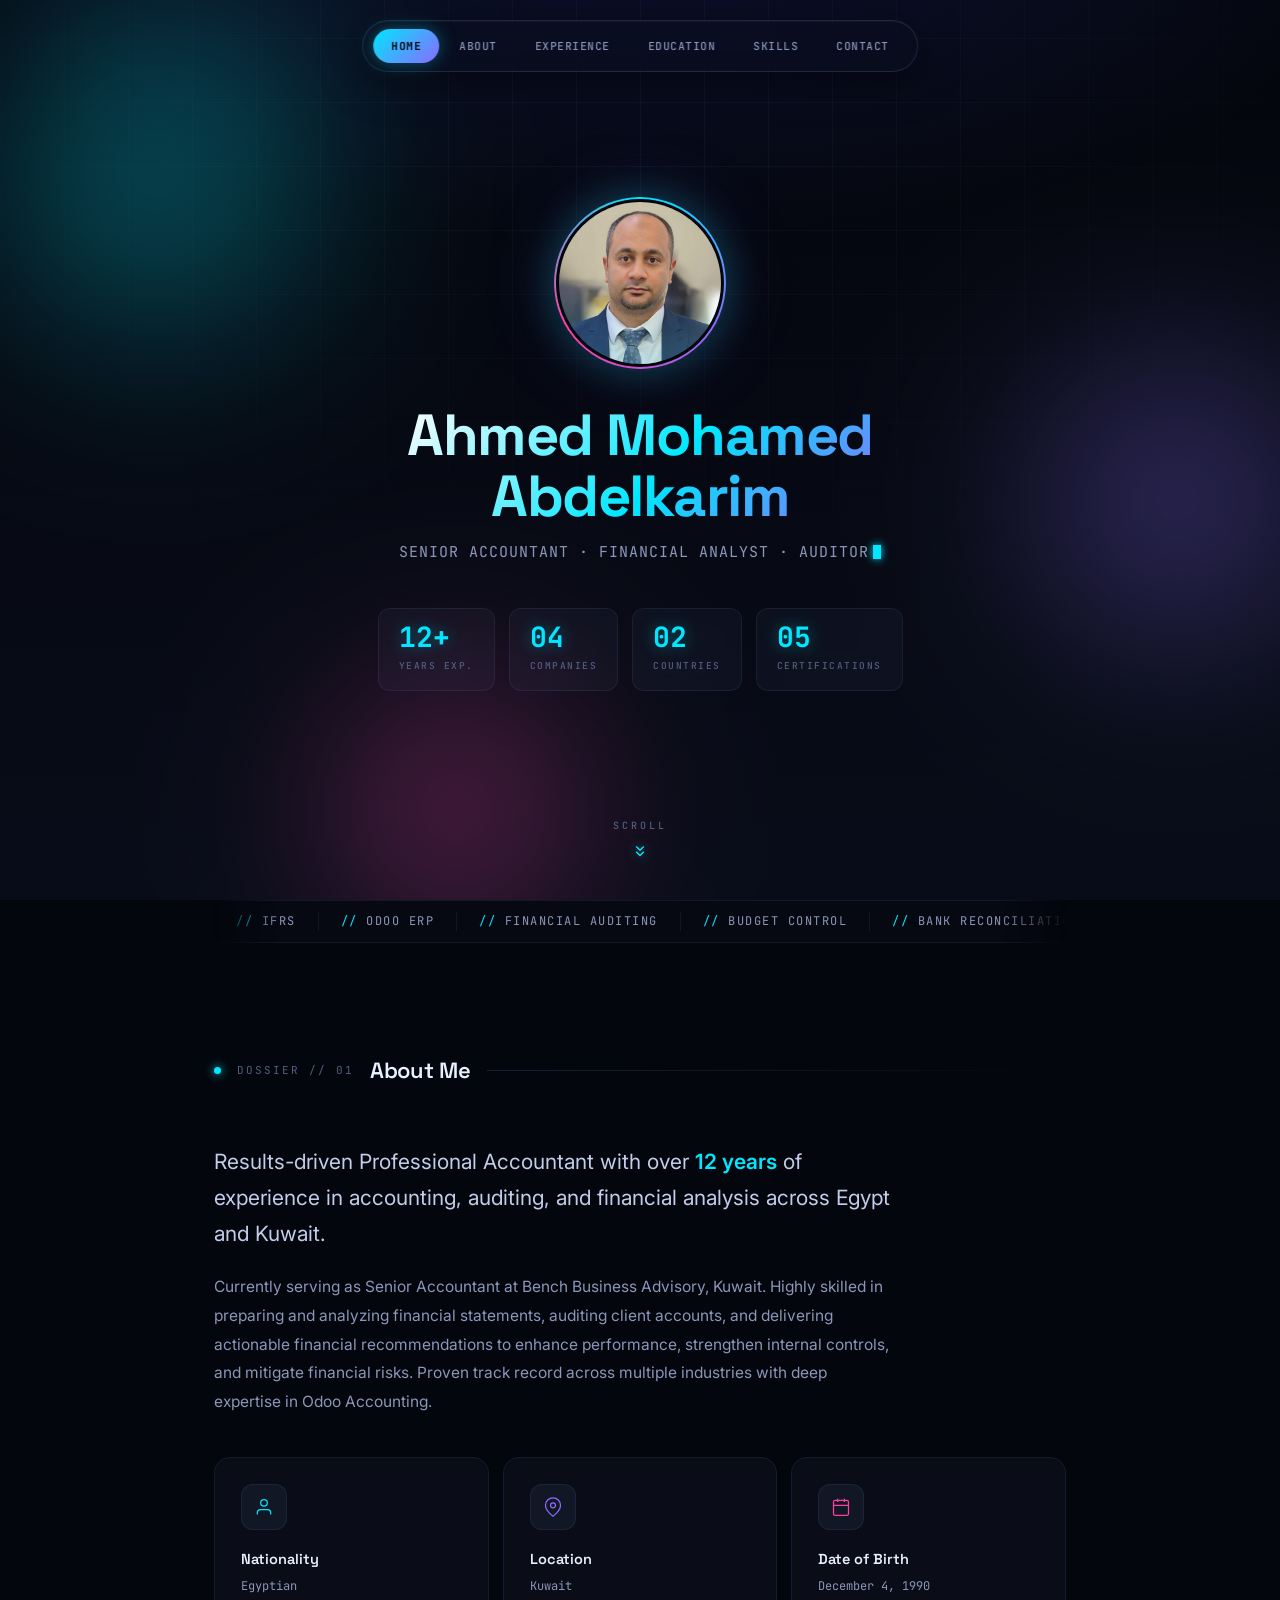
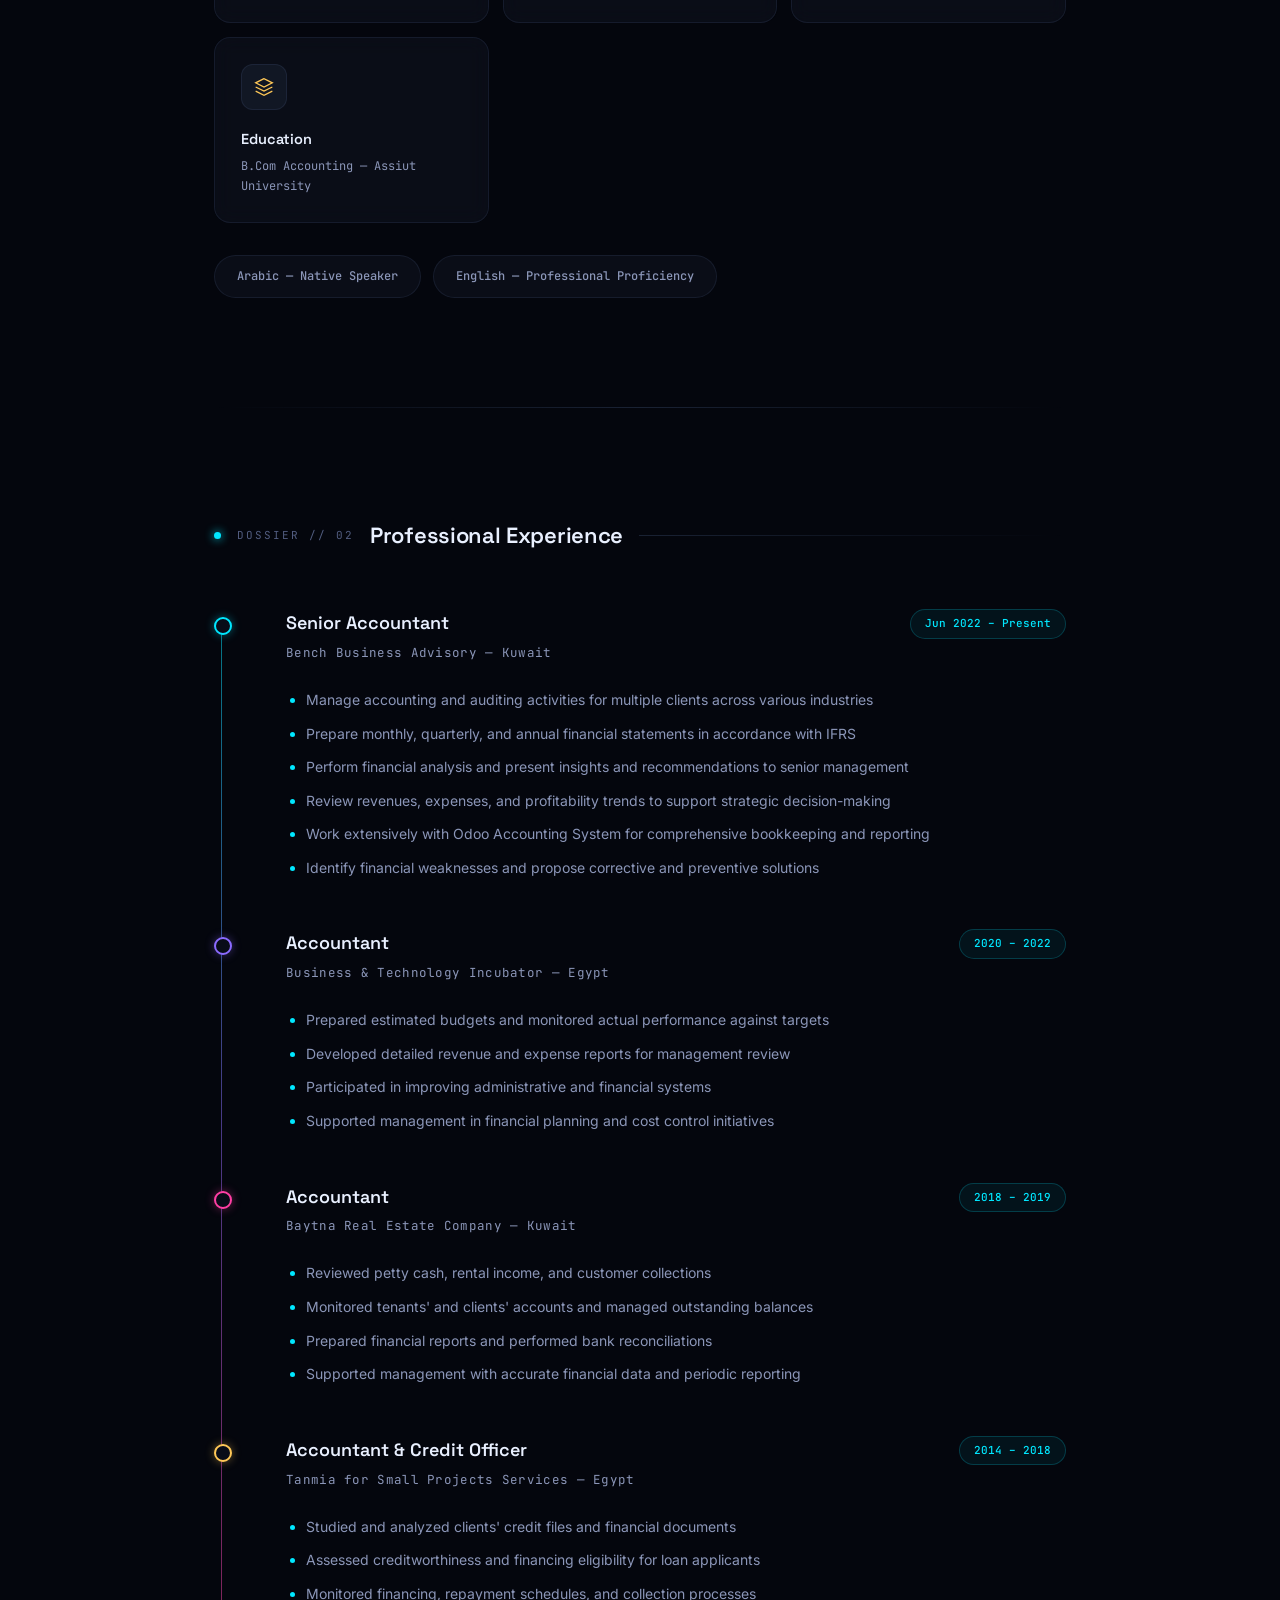
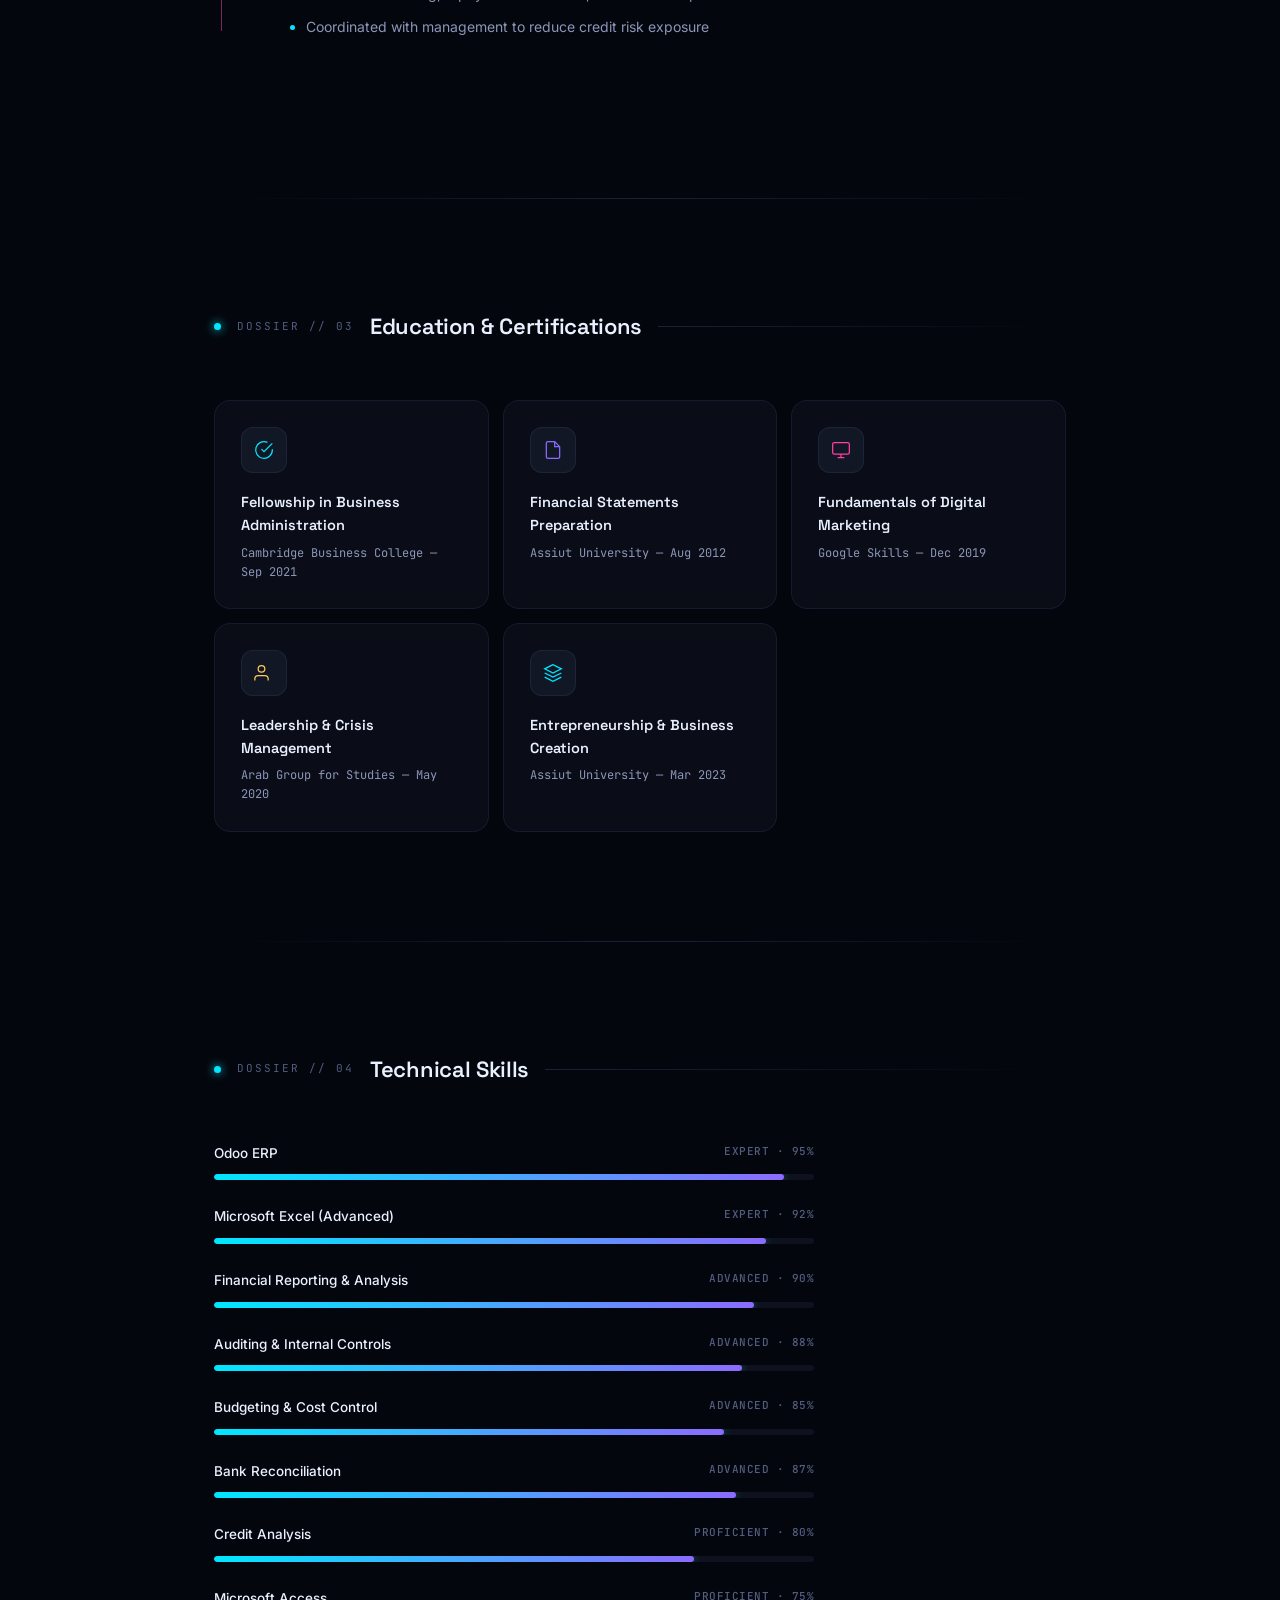
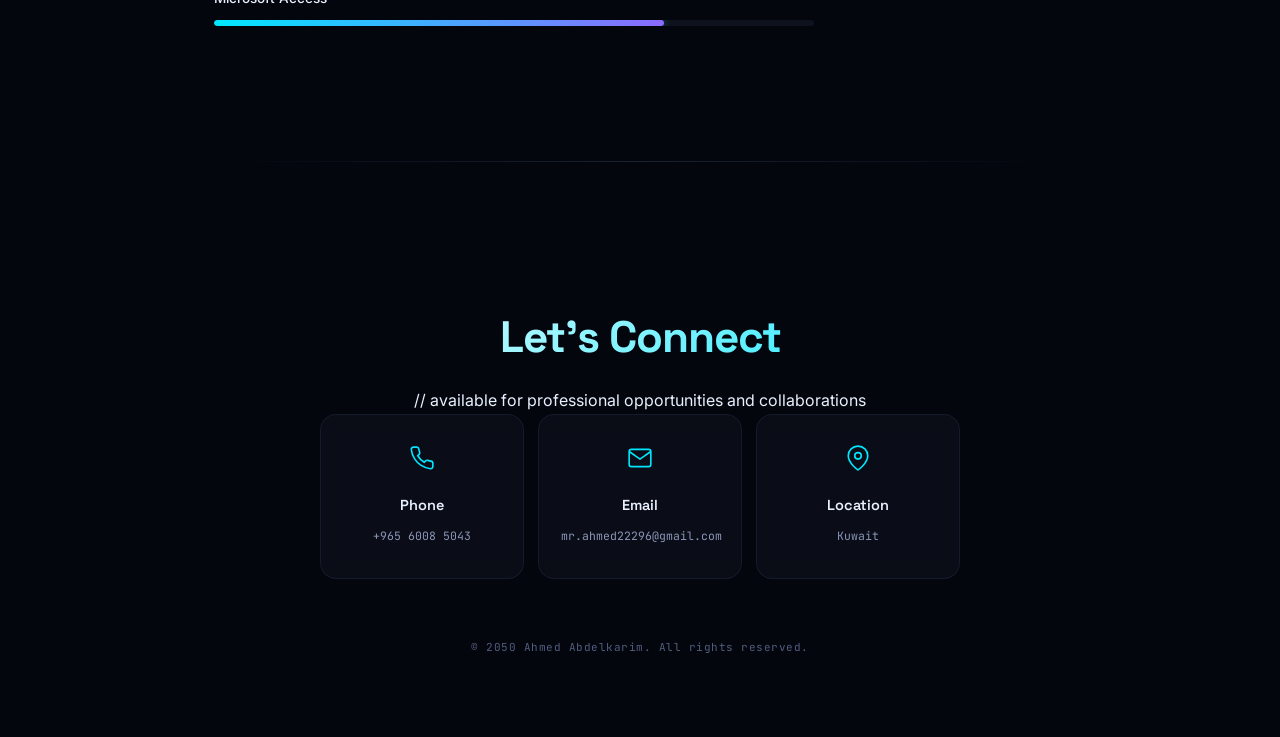
==== index.html @ 22a16c5e "Update index.html" ====
<!DOCTYPE html>
<html lang="en">
<head>
<meta charset="UTF-8">
<meta name="viewport" content="width=device-width, initial-scale=1.0">
<title>Ahmed Abdelkarim — Senior Accountant</title>
<link rel="preconnect" href="https://fonts.googleapis.com">
<link rel="preconnect" href="https://fonts.gstatic.com" crossorigin>
<link href="https://fonts.googleapis.com/css2?family=Space+Grotesk:wght@500;600;700&family=Inter:wght@300;400;500;600;700&family=JetBrains+Mono:wght@400;500;600;700&display=swap" rel="stylesheet">
<style>
  :root{
    --void:#04060d;
    --void2:#080c18;
    --panel:rgba(150,180,255,0.045);
    --panel-hover:rgba(150,180,255,0.08);
    --border:rgba(140,180,255,0.16);
    --border-soft:rgba(140,180,255,0.09);
    --cyan:#00e7ff;
    --violet:#8b6bff;
    --magenta:#ff3fa4;
    --gold:#ffc857;
    --text:#e9f0ff;
    --text-dim:#8b96b8;
    --text-dimmer:#525d80;
    --font-display:'Space Grotesk', sans-serif;
    --font-body:'Inter', -apple-system, BlinkMacSystemFont, sans-serif;
    --font-mono:'JetBrains Mono', monospace;
  }
  *{margin:0;padding:0;box-sizing:border-box;}
  html{scroll-behavior:smooth;}
  body{
    font-family:var(--font-body);
    background:var(--void);
    color:var(--text);
    line-height:1.6;
    -webkit-font-smoothing:antialiased;
    overflow-x:hidden;
  }
  ::selection{background:var(--violet);color:#fff;}

  /* ===== Reduced motion ===== */
  @media (prefers-reduced-motion: reduce){
    *, *::before, *::after{
      animation-duration:0.01ms !important;
      animation-iteration-count:1 !important;
      transition-duration:0.01ms !important;
      scroll-behavior:auto !important;
    }
  }

  /* ===== Animated backdrop ===== */
  .bg-fixed{position:fixed;inset:0;z-index:0;pointer-events:none;overflow:hidden;background:
      radial-gradient(ellipse 100% 60% at 50% -10%, #0d1230 0%, transparent 60%),
      linear-gradient(180deg,var(--void) 0%, var(--void2) 100%);}
  .bg-grid{position:absolute;inset:-10% -10%;
    background-image:linear-gradient(rgba(140,180,255,0.06) 1px, transparent 1px),
      linear-gradient(90deg, rgba(140,180,255,0.06) 1px, transparent 1px);
    background-size:64px 64px;
    mask-image:radial-gradient(ellipse 70% 60% at 50% 20%, #000 0%, transparent 75%);
    -webkit-mask-image:radial-gradient(ellipse 70% 60% at 50% 20%, #000 0%, transparent 75%);
    animation:grid-drift 60s linear infinite;}
  @keyframes grid-drift{from{background-position:0 0,0 0;}to{background-position:64px 128px,64px 128px;}}
  .blob{position:absolute;border-radius:50%;filter:blur(70px);opacity:0.35;mix-blend-mode:screen;}
  .blob-1{width:520px;height:520px;top:-10%;left:-8%;background:radial-gradient(circle,var(--cyan),transparent 70%);animation:drift1 22s ease-in-out infinite;}
  .blob-2{width:460px;height:460px;top:30%;right:-10%;background:radial-gradient(circle,var(--violet),transparent 70%);animation:drift2 26s ease-in-out infinite;}
  .blob-3{width:400px;height:400px;bottom:-12%;left:20%;background:radial-gradient(circle,var(--magenta),transparent 70%);animation:drift3 30s ease-in-out infinite;}
  @keyframes drift1{0%,100%{transform:translate(0,0) scale(1);}50%{transform:translate(80px,60px) scale(1.2);}}
  @keyframes drift2{0%,100%{transform:translate(0,0) scale(1);}50%{transform:translate(-70px,50px) scale(1.15);}}
  @keyframes drift3{0%,100%{transform:translate(0,0) scale(1);}50%{transform:translate(50px,-70px) scale(1.25);}}

  /* ===== Nav ===== */
  .cv-nav{
    position:fixed;top:20px;left:50%;transform:translateX(-50%);z-index:1000;
    background:rgba(10,14,28,0.6);backdrop-filter:blur(20px) saturate(1.4);
    border:1px solid var(--border);border-radius:50px;
    padding:8px 10px;display:flex;gap:2px;
    box-shadow:0 8px 40px rgba(0,0,0,0.5), inset 0 1px 0 rgba(255,255,255,0.04);
    transition:all 0.3s ease;
  }
  .cv-nav.scrolled{top:12px;padding:6px 8px;}
  .cv-nav button{
    padding:10px 18px;border-radius:40px;border:none;background:transparent;
    font-family:var(--font-mono);font-size:11px;font-weight:500;letter-spacing:0.5px;
    color:var(--text-dim);cursor:pointer;text-transform:uppercase;
    transition:all 0.25s ease;white-space:nowrap;
  }
  .cv-nav button:hover{color:var(--cyan);}
  .cv-nav button.active{background:linear-gradient(135deg,var(--cyan),var(--violet));color:#05070f;font-weight:700;box-shadow:0 0 18px rgba(0,231,255,0.35);}

  /* ===== Ticker ===== */
  .ticker{position:relative;z-index:1;width:100%;overflow:hidden;border-top:1px solid var(--border-soft);border-bottom:1px solid var(--border-soft);
    background:rgba(10,14,28,0.4);padding:11px 0;
    mask-image:linear-gradient(90deg, transparent, #000 8%, #000 92%, transparent);
    -webkit-mask-image:linear-gradient(90deg, transparent, #000 8%, #000 92%, transparent);}
  .ticker-track{display:flex;width:max-content;animation:ticker-scroll 34s linear infinite;}
  @keyframes ticker-scroll{from{transform:translateX(0);}to{transform:translateX(-50%);}}
  .ticker-item{font-family:var(--font-mono);font-size:12px;letter-spacing:1.5px;color:var(--text-dim);
    text-transform:uppercase;padding:0 22px;white-space:nowrap;border-right:1px solid var(--border-soft);}
  .ticker-item span{color:var(--cyan);}

  /* ===== Content Wrapper ===== */
  .cv-content{position:relative;z-index:1;max-width:900px;margin:0 auto;padding:0 24px;}

  /* ===== Hero ===== */
  .hero-pro{min-height:100vh;display:flex;flex-direction:column;justify-content:center;align-items:center;text-align:center;position:relative;padding:120px 24px 80px;}
  .holo-ring{width:172px;height:172px;position:relative;margin-bottom:36px;}
  .holo-ring .ring-spin{position:absolute;inset:0;border-radius:50%;
    background:conic-gradient(from 0deg, var(--cyan), var(--violet), var(--magenta), var(--cyan));
    padding:2px;animation:spin-slow 18s linear infinite;
    box-shadow:0 0 40px rgba(0,231,255,0.25), 0 0 80px rgba(139,107,255,0.15);}
  @keyframes spin-slow{from{transform:rotate(0deg);}to{transform:rotate(360deg);}}
  .holo-ring .ring-inner{width:100%;height:100%;border-radius:50%;background:var(--void2);
    display:flex;align-items:center;justify-content:center;overflow:hidden;
    border:3px solid var(--void);position:relative;}
  .holo-ring .ring-inner img{width:100%;height:100%;object-fit:cover;filter:saturate(1.05) contrast(1.03);}
  .holo-ring .ring-inner::after{content:'';position:absolute;inset:0;border-radius:50%;
    background:linear-gradient(180deg, transparent 55%, rgba(0,231,255,0.14) 100%);pointer-events:none;}
  .orbit{position:absolute;inset:-30px;animation:orbit-spin 40s linear infinite;}
  @keyframes orbit-spin{from{transform:rotate(0deg);}to{transform:rotate(360deg);}}
  .orbit-tag{position:absolute;top:50%;left:50%;transform-origin:0 0;font-family:var(--font-mono);
    font-size:9px;letter-spacing:1px;color:var(--cyan);background:rgba(6,10,20,0.85);
    border:1px solid var(--border);padding:4px 8px;border-radius:20px;white-space:nowrap;
    animation:counter-spin 40s linear infinite;box-shadow:0 0 12px rgba(0,231,255,0.2);}
  @keyframes counter-spin{from{transform:rotate(0deg) translate(0,0) rotate(0deg);}to{transform:rotate(-360deg) translate(0,0) rotate(0deg);}}
  .ot-1{transform:rotate(30deg) translate(112px) rotate(-30deg);}
  .ot-2{transform:rotate(150deg) translate(112px) rotate(-150deg);color:var(--violet);}
  .ot-3{transform:rotate(270deg) translate(112px) rotate(-270deg);color:var(--magenta);}

  .hero-pro h1{font-family:var(--font-display);font-size:58px;font-weight:700;margin:0 0 12px;
    letter-spacing:-1.5px;line-height:1.06;
    background:linear-gradient(135deg,#ffffff 0%, var(--cyan) 55%, var(--violet) 100%);
    -webkit-background-clip:text;-webkit-text-fill-color:transparent;background-clip:text;}
  .hero-pro .tagline{font-family:var(--font-mono);font-size:15px;color:var(--text-dim);
    margin-bottom:44px;letter-spacing:1px;text-transform:uppercase;}
  .hero-pro .tagline .cursor{display:inline-block;width:8px;height:14px;background:var(--cyan);
    margin-left:4px;vertical-align:-2px;animation:blink 1.1s steps(1) infinite;box-shadow:0 0 8px var(--cyan);}
  @keyframes blink{0%,49%{opacity:1;}50%,100%{opacity:0;}}

  .hero-stats{display:flex;gap:14px;margin-bottom:52px;flex-wrap:wrap;justify-content:center;}
  .hero-stat{text-align:left;background:var(--panel);border:1px solid var(--border-soft);
    border-radius:12px;padding:14px 20px;backdrop-filter:blur(10px);min-width:104px;}
  .hero-stat .num{font-family:var(--font-mono);font-size:28px;font-weight:700;display:block;line-height:1;color:var(--cyan);text-shadow:0 0 16px rgba(0,231,255,0.4);}
  .hero-stat .label{font-family:var(--font-mono);font-size:9.5px;color:var(--text-dimmer);margin-top:8px;
    text-transform:uppercase;letter-spacing:1.5px;font-weight:500;}

  .scroll-hint{position:absolute;bottom:40px;left:50%;transform:translateX(-50%);
    display:flex;flex-direction:column;align-items:center;gap:8px;color:var(--text-dimmer);
    font-family:var(--font-mono);font-size:10px;letter-spacing:3px;font-weight:500;
    animation:bounce 2.5s infinite ease-in-out;}
  @keyframes bounce{0%,20%,50%,80%,100%{transform:translateX(-50%) translateY(0);}40%{transform:translateX(-50%) translateY(-10px);}60%{transform:translateX(-50%) translateY(-5px);}}
  .scroll-hint svg{stroke:var(--cyan);filter:drop-shadow(0 0 6px rgba(0,231,255,0.5));}

  /* ===== Section Styling ===== */
  .section-pro{padding:110px 0;position:relative;}
  .section-pro:not(:last-child)::after{content:'';position:absolute;bottom:0;left:0;right:0;height:1px;
    background:linear-gradient(90deg, transparent, var(--border), transparent);}
  .section-header{display:flex;align-items:center;gap:16px;margin-bottom:56px;}
  .section-header .dot{width:7px;height:7px;border-radius:50%;background:var(--cyan);flex-shrink:0;
    box-shadow:0 0 10px var(--cyan);animation:pulse-dot 2.2s ease-in-out infinite;}
  @keyframes pulse-dot{0%,100%{opacity:1;transform:scale(1);}50%{opacity:0.4;transform:scale(0.7);}}
  .section-header .eyebrow{font-family:var(--font-mono);font-size:11px;color:var(--text-dimmer);letter-spacing:2px;text-transform:uppercase;white-space:nowrap;}
  .section-header h2{font-family:var(--font-display);font-size:22px;font-weight:600;color:var(--text);margin:0;white-space:nowrap;letter-spacing:-0.3px;}
  .section-header .line{flex:1;height:1px;background:linear-gradient(90deg, var(--border), transparent);}

  /* ===== About ===== */
  .about-text{max-width:680px;}
  .about-text .lead{font-size:21px;line-height:1.7;color:#c3cdea;margin-bottom:22px;font-weight:400;}
  .about-text .lead strong{color:var(--cyan);font-weight:600;}
  .about-text .sub{font-size:15.5px;line-height:1.85;color:var(--text-dim);margin-bottom:40px;}

  .cards-grid{display:grid;grid-template-columns:repeat(auto-fill, minmax(230px, 1fr));gap:14px;}
  .info-card{background:var(--panel);border:1px solid var(--border-soft);border-radius:16px;
    padding:26px;transition:all 0.35s cubic-bezier(0.25,0.46,0.45,0.94);position:relative;
    overflow:hidden;backdrop-filter:blur(10px);}
  .info-card::before{content:'';position:absolute;top:0;left:0;right:0;height:2px;
    background:linear-gradient(90deg,var(--cyan),var(--violet));transform:scaleX(0);transform-origin:left;
    transition:transform 0.35s cubic-bezier(0.25,0.46,0.45,0.94);}
  .info-card:hover{transform:translateY(-5px);background:var(--panel-hover);border-color:var(--border);
    box-shadow:0 16px 48px rgba(0,231,255,0.08);}
  .info-card:hover::before{transform:scaleX(1);}
  .info-card .icon-wrap{width:46px;height:46px;border-radius:12px;background:rgba(140,180,255,0.06);
    border:1px solid var(--border-soft);display:flex;align-items:center;justify-content:center;
    margin-bottom:18px;transition:all 0.3s;}
  .info-card .icon-wrap svg{width:20px;height:20px;stroke:var(--cyan);transition:stroke 0.3s;}
  .info-card:nth-child(4n+2) .icon-wrap svg{stroke:var(--violet);}
  .info-card:nth-child(4n+3) .icon-wrap svg{stroke:var(--magenta);}
  .info-card:nth-child(4n+4) .icon-wrap svg{stroke:var(--gold);}
  .info-card:hover .icon-wrap{box-shadow:0 0 16px currentColor;border-color:currentColor;}
  .info-card h4{font-family:var(--font-display);font-size:14.5px;font-weight:600;margin:0 0 6px;color:var(--text);}
  .info-card p{font-family:var(--font-mono);font-size:12px;color:var(--text-dim);margin:0;line-height:1.6;}

  .lang-pills{display:flex;gap:12px;flex-wrap:wrap;margin-top:32px;}
  .lang-pill{padding:11px 22px;border:1px solid var(--border-soft);border-radius:40px;
    font-family:var(--font-mono);font-size:12px;background:var(--panel);color:var(--text-dim);
    font-weight:500;transition:all 0.25s;}
  .lang-pill:hover{border-color:var(--cyan);color:var(--cyan);box-shadow:0 0 14px rgba(0,231,255,0.2);}

  /* ===== Timeline ===== */
  .timeline{position:relative;padding-left:36px;}
  .timeline::before{content:'';position:absolute;left:7px;top:10px;bottom:10px;width:1px;
    background:linear-gradient(180deg,var(--cyan),var(--violet),var(--magenta));opacity:0.5;}
  .timeline-item{position:relative;margin-bottom:48px;padding-left:36px;}
  .timeline-item::before{content:'';position:absolute;left:-36px;top:8px;width:14px;height:14px;
    border-radius:50%;background:var(--void2);border:2.5px solid var(--cyan);z-index:2;
    transition:all 0.3s ease;box-shadow:0 0 10px rgba(0,231,255,0.4);}
  .timeline-item:nth-child(2)::before{border-color:var(--violet);box-shadow:0 0 10px rgba(139,107,255,0.4);}
  .timeline-item:nth-child(3)::before{border-color:var(--magenta);box-shadow:0 0 10px rgba(255,63,164,0.4);}
  .timeline-item:nth-child(4)::before{border-color:var(--gold);box-shadow:0 0 10px rgba(255,200,87,0.4);}
  .timeline-item:hover::before{transform:scale(1.3);}
  .timeline-header{display:flex;justify-content:space-between;align-items:flex-start;margin-bottom:10px;flex-wrap:wrap;gap:10px;}
  .timeline-title{font-family:var(--font-display);font-size:18px;font-weight:600;margin:0;color:var(--text);}
  .timeline-company{font-family:var(--font-mono);font-size:12.5px;color:var(--text-dim);margin:5px 0 14px;letter-spacing:0.3px;}
  .timeline-date{font-family:var(--font-mono);font-size:11px;color:var(--cyan);background:rgba(0,231,255,0.06);
    border:1px solid rgba(0,231,255,0.2);padding:5px 14px;border-radius:20px;font-weight:500;white-space:nowrap;}
  .timeline-desc{color:var(--text-dim);font-size:14px;line-height:1.9;}
  .timeline-desc ul{margin:0;padding-left:20px;}
  .timeline-desc li{margin-bottom:7px;}
  .timeline-desc li::marker{color:var(--cyan);}

  /* ===== Skills ===== */
  .skill-bar{margin-bottom:26px;}
  .skill-bar-header{display:flex;justify-content:space-between;margin-bottom:10px;font-size:13.5px;}
  .skill-bar-header span:first-child{font-weight:500;color:var(--text);}
  .skill-bar-header span:last-child{font-family:var(--font-mono);color:var(--text-dimmer);font-weight:500;font-size:11px;letter-spacing:0.5px;}
  .skill-bar-track{height:6px;background:rgba(140,180,255,0.07);border-radius:3px;overflow:hidden;}
  .skill-bar-fill{height:100%;background:linear-gradient(90deg,var(--cyan),var(--violet));border-radius:3px;
    width:0;transition:width 1.3s cubic-bezier(0.25,0.46,0.45,0.94);box-shadow:0 0 10px rgba(0,231,255,0.4);}

  /* ===== Contact ===== */
  .contact-section{text-align:center;padding:140px 24px 80px;}
  .contact-section h2{font-family:var(--font-display);font-size:44px;font-weight:700;margin:0 0 16px;
    letter-spacing:-1px;background:linear-gradient(135deg,#ffffff, var(--cyan));-webkit-background-clip:text;-webkit-text-fill-color:transparent;}
  .contact-section>p{font-family:var(--font-mono);font-size:14px;color:var(--text-dim);margin-bottom:48px;letter-spacing:0.3px;}
  .contact-grid{display:grid;grid-template-columns:repeat(auto-fill, minmax(200px, 1fr));gap:14px;max-width:640px;margin:0 auto 48px;}
  .contact-card{padding:30px 22px;border:1px solid var(--border-soft);border-radius:16px;background:var(--panel);
    cursor:pointer;transition:all 0.35s ease;text-decoration:none;color:inherit;display:block;backdrop-filter:blur(10px);}
  .contact-card:hover{background:var(--panel-hover);border-color:var(--cyan);transform:translateY(-4px);
    box-shadow:0 16px 40px rgba(0,231,255,0.15);}
  .contact-card svg{width:26px;height:26px;margin-bottom:16px;stroke:var(--cyan);transition:all 0.35s;
    filter:drop-shadow(0 0 0 transparent);}
  .contact-card:hover svg{filter:drop-shadow(0 0 8px rgba(0,231,255,0.6));}
  .contact-card h4{font-family:var(--font-display);font-size:14.5px;font-weight:600;margin:0 0 5px;color:var(--text);}
  .contact-card span{font-family:var(--font-mono);font-size:11.5px;color:var(--text-dim);}
  .footer-note{font-family:var(--font-mono);font-size:11px;color:var(--text-dimmer);margin-top:60px;letter-spacing:0.5px;}

  /* ===== Scroll Reveal ===== */
  .reveal{opacity:0;transform:translateY(40px);transition:all 0.7s cubic-bezier(0.25,0.46,0.45,0.94);}
  .reveal.visible{opacity:1;transform:translateY(0);}

  :focus-visible{outline:2px solid var(--cyan);outline-offset:3px;border-radius:4px;}

  /* ===== Responsive ===== */
  @media (max-width:768px){
    .hero-pro h1{font-size:36px;letter-spacing:-0.8px;}
    .hero-stats{gap:10px;}
    .hero-stat{padding:11px 14px;min-width:80px;}
    .hero-stat .num{font-size:22px;}
    .section-pro{padding:64px 0;}
    .contact-section h2{font-size:32px;}
    .cv-nav{padding:6px 8px;gap:1px;max-width:92vw;overflow-x:auto;}
    .cv-nav button{padding:8px 12px;font-size:10px;}
    .timeline-header{flex-direction:column;}
    .cards-grid{grid-template-columns:1fr;}
    .holo-ring{width:140px;height:140px;}
    .orbit-tag{font-size:8px;}
  }
  @media (max-width:480px){
    .hero-pro h1{font-size:28px;}
    .hero-pro .tagline{font-size:12px;}
  }
</style>
</head>
<body>

<div class="bg-fixed">
  <div class="bg-grid"></div>
  <div class="blob blob-1"></div>
  <div class="blob blob-2"></div>
  <div class="blob blob-3"></div>
</div>

<!-- Sticky Navigation -->
<nav class="cv-nav" id="mainNav">
  <button onclick="scrollToSec('hero')" class="active" id="nav-hero">Home</button>
  <button onclick="scrollToSec('about')" id="nav-about">About</button>
  <button onclick="scrollToSec('exp')" id="nav-exp">Experience</button>
  <button onclick="scrollToSec('certs')" id="nav-certs">Education</button>
  <button onclick="scrollToSec('skills')" id="nav-skills">Skills</button>
  <button onclick="scrollToSec('contact')" id="nav-contact">Contact</button>
</nav>

<div class="cv-content">

  <!-- ========== HERO ========== -->
  <section class="hero-pro" id="hero">
    <div class="holo-ring">
      <div class="ring-spin"><div class="ring-inner"><img src="[data-uri]" alt="Ahmed Mohamed Abdelkarim"></div></div>
      <div class="orbit">
      </div>
    </div>
    <h1>Ahmed Mohamed<br>Abdelkarim</h1>
    <p class="tagline">Senior Accountant · Financial Analyst · Auditor<span class="cursor"></span></p>
    <div class="hero-stats">
      <div class="hero-stat"><span class="num">12+</span><span class="label">Years Exp.</span></div>
      <div class="hero-stat"><span class="num">04</span><span class="label">Companies</span></div>
      <div class="hero-stat"><span class="num">02</span><span class="label">Countries</span></div>
      <div class="hero-stat"><span class="num">05</span><span class="label">Certifications</span></div>
    </div>
    <div class="scroll-hint">
      <span>SCROLL</span>
      <svg width="18" height="18" viewBox="0 0 24 24" fill="none" stroke="currentColor" stroke-width="2">
        <path d="M7 13l5 5 5-5M7 6l5 5 5-5"/>
      </svg>
    </div>
  </section>

  <!-- ========== TICKER ========== -->
  <div class="ticker">
    <div class="ticker-track" id="tickerTrack"></div>
  </div>

  <!-- ========== ABOUT ========== -->
  <section class="section-pro" id="about">
    <div class="section-header reveal"><span class="dot"></span><span class="eyebrow">DOSSIER // 01</span><h2>About Me</h2><div class="line"></div></div>

    <div class="about-text reveal">
      <p class="lead">
        Results-driven Professional Accountant with over <strong>12 years</strong> of experience in accounting, auditing, and financial analysis across Egypt and Kuwait.
      </p>
      <p class="sub">
        Currently serving as Senior Accountant at Bench Business Advisory, Kuwait. Highly skilled in preparing and analyzing financial statements, auditing client accounts, and delivering actionable financial recommendations to enhance performance, strengthen internal controls, and mitigate financial risks. Proven track record across multiple industries with deep expertise in Odoo Accounting.
      </p>
    </div>

    <div class="cards-grid reveal">
      <div class="info-card">
        <div class="icon-wrap"><svg viewBox="0 0 24 24" fill="none" stroke="currentColor" stroke-width="1.5"><path d="M20 21v-2a4 4 0 0 0-4-4H8a4 4 0 0 0-4 4v2"/><circle cx="12" cy="7" r="4"/></svg></div>
        <h4>Nationality</h4><p>Egyptian</p>
      </div>
      <div class="info-card">
        <div class="icon-wrap"><svg viewBox="0 0 24 24" fill="none" stroke="currentColor" stroke-width="1.5"><path d="M21 10c0 7-9 13-9 13s-9-6-9-13a9 9 0 0 1 18 0z"/><circle cx="12" cy="10" r="3"/></svg></div>
        <h4>Location</h4><p>Kuwait</p>
      </div>
      <div class="info-card">
        <div class="icon-wrap"><svg viewBox="0 0 24 24" fill="none" stroke="currentColor" stroke-width="1.5"><rect x="3" y="4" width="18" height="18" rx="2"/><line x1="16" y1="2" x2="16" y2="6"/><line x1="8" y1="2" x2="8" y2="6"/><line x1="3" y1="10" x2="21" y2="10"/></svg></div>
        <h4>Date of Birth</h4><p>December 4, 1990</p>
      </div>
      <div class="info-card">
        <div class="icon-wrap"><svg viewBox="0 0 24 24" fill="none" stroke="currentColor" stroke-width="1.5"><path d="M12 2L2 7l10 5 10-5-10-5z"/><path d="M2 17l10 5 10-5"/><path d="M2 12l10 5 10-5"/></svg></div>
        <h4>Education</h4><p>B.Com Accounting — Assiut University</p>
      </div>
    </div>

    <div class="lang-pills reveal">
      <span class="lang-pill">Arabic — Native Speaker</span>
      <span class="lang-pill">English — Professional Proficiency</span>
    </div>
  </section>

  <!-- ========== EXPERIENCE ========== -->
  <section class="section-pro" id="exp">
    <div class="section-header reveal"><span class="dot"></span><span class="eyebrow">DOSSIER // 02</span><h2>Professional Experience</h2><div class="line"></div></div>

    <div class="timeline">
      <div class="timeline-item reveal">
        <div class="timeline-header">
          <div><h3 class="timeline-title">Senior Accountant</h3><div class="timeline-company">Bench Business Advisory — Kuwait</div></div>
          <span class="timeline-date">Jun 2022 – Present</span>
        </div>
        <div class="timeline-desc"><ul>
          <li>Manage accounting and auditing activities for multiple clients across various industries</li>
          <li>Prepare monthly, quarterly, and annual financial statements in accordance with IFRS</li>
          <li>Perform financial analysis and present insights and recommendations to senior management</li>
          <li>Review revenues, expenses, and profitability trends to support strategic decision-making</li>
          <li>Work extensively with Odoo Accounting System for comprehensive bookkeeping and reporting</li>
          <li>Identify financial weaknesses and propose corrective and preventive solutions</li>
        </ul></div>
      </div>

      <div class="timeline-item reveal">
        <div class="timeline-header">
          <div><h3 class="timeline-title">Accountant</h3><div class="timeline-company">Business & Technology Incubator — Egypt</div></div>
          <span class="timeline-date">2020 – 2022</span>
        </div>
        <div class="timeline-desc"><ul>
          <li>Prepared estimated budgets and monitored actual performance against targets</li>
          <li>Developed detailed revenue and expense reports for management review</li>
          <li>Participated in improving administrative and financial systems</li>
          <li>Supported management in financial planning and cost control initiatives</li>
        </ul></div>
      </div>

      <div class="timeline-item reveal">
        <div class="timeline-header">
          <div><h3 class="timeline-title">Accountant</h3><div class="timeline-company">Baytna Real Estate Company — Kuwait</div></div>
          <span class="timeline-date">2018 – 2019</span>
        </div>
        <div class="timeline-desc"><ul>
          <li>Reviewed petty cash, rental income, and customer collections</li>
          <li>Monitored tenants' and clients' accounts and managed outstanding balances</li>
          <li>Prepared financial reports and performed bank reconciliations</li>
          <li>Supported management with accurate financial data and periodic reporting</li>
        </ul></div>
      </div>

      <div class="timeline-item reveal">
        <div class="timeline-header">
          <div><h3 class="timeline-title">Accountant & Credit Officer</h3><div class="timeline-company">Tanmia for Small Projects Services — Egypt</div></div>
          <span class="timeline-date">2014 – 2018</span>
        </div>
        <div class="timeline-desc"><ul>
          <li>Studied and analyzed clients' credit files and financial documents</li>
          <li>Assessed creditworthiness and financing eligibility for loan applicants</li>
          <li>Monitored financing, repayment schedules, and collection processes</li>
          <li>Coordinated with management to reduce credit risk exposure</li>
        </ul></div>
      </div>
    </div>
  </section>

  <!-- ========== EDUCATION & CERTS ========== -->
  <section class="section-pro" id="certs">
    <div class="section-header reveal"><span class="dot"></span><span class="eyebrow">DOSSIER // 03</span><h2>Education & Certifications</h2><div class="line"></div></div>

    <div class="cards-grid reveal">
      <div class="info-card">
        <div class="icon-wrap"><svg viewBox="0 0 24 24" fill="none" stroke="currentColor" stroke-width="1.5"><path d="M22 11.08V12a10 10 0 1 1-5.93-9.14"/><polyline points="22 4 12 14.01 9 11.01"/></svg></div>
        <h4>Fellowship in Business Administration</h4><p>Cambridge Business College — Sep 2021</p>
      </div>
      <div class="info-card">
        <div class="icon-wrap"><svg viewBox="0 0 24 24" fill="none" stroke="currentColor" stroke-width="1.5"><path d="M14 2H6a2 2 0 0 0-2 2v16a2 2 0 0 0 2 2h12a2 2 0 0 0 2-2V8z"/><polyline points="14 2 14 8 20 8"/></svg></div>
        <h4>Financial Statements Preparation</h4><p>Assiut University — Aug 2012</p>
      </div>
      <div class="info-card">
        <div class="icon-wrap"><svg viewBox="0 0 24 24" fill="none" stroke="currentColor" stroke-width="1.5"><rect x="2" y="3" width="20" height="14" rx="2"/><line x1="8" y1="21" x2="16" y2="21"/><line x1="12" y1="17" x2="12" y2="21"/></svg></div>
        <h4>Fundamentals of Digital Marketing</h4><p>Google Skills — Dec 2019</p>
      </div>
      <div class="info-card">
        <div class="icon-wrap"><svg viewBox="0 0 24 24" fill="none" stroke="currentColor" stroke-width="1.5"><path d="M17 21v-2a4 4 0 0 0-4-4H5a4 4 0 0 0-4 4v2"/><circle cx="9" cy="7" r="4"/></svg></div>
        <h4>Leadership & Crisis Management</h4><p>Arab Group for Studies — May 2020</p>
      </div>
      <div class="info-card">
        <div class="icon-wrap"><svg viewBox="0 0 24 24" fill="none" stroke="currentColor" stroke-width="1.5"><path d="M12 2L2 7l10 5 10-5-10-5z"/><path d="M2 17l10 5 10-5"/><path d="M2 12l10 5 10-5"/></svg></div>
        <h4>Entrepreneurship & Business Creation</h4><p>Assiut University — Mar 2023</p>
      </div>
    </div>
  </section>

  <!-- ========== SKILLS ========== -->
  <section class="section-pro" id="skills">
    <div class="section-header reveal"><span class="dot"></span><span class="eyebrow">DOSSIER // 04</span><h2>Technical Skills</h2><div class="line"></div></div>

    <div style="max-width:600px;" class="reveal">
      <div class="skill-bar"><div class="skill-bar-header"><span>Odoo ERP</span><span>EXPERT · 95%</span></div><div class="skill-bar-track"><div class="skill-bar-fill" data-width="95%"></div></div></div>
      <div class="skill-bar"><div class="skill-bar-header"><span>Microsoft Excel (Advanced)</span><span>EXPERT · 92%</span></div><div class="skill-bar-track"><div class="skill-bar-fill" data-width="92%"></div></div></div>
      <div class="skill-bar"><div class="skill-bar-header"><span>Financial Reporting & Analysis</span><span>ADVANCED · 90%</span></div><div class="skill-bar-track"><div class="skill-bar-fill" data-width="90%"></div></div></div>
      <div class="skill-bar"><div class="skill-bar-header"><span>Auditing & Internal Controls</span><span>ADVANCED · 88%</span></div><div class="skill-bar-track"><div class="skill-bar-fill" data-width="88%"></div></div></div>
      <div class="skill-bar"><div class="skill-bar-header"><span>Budgeting & Cost Control</span><span>ADVANCED · 85%</span></div><div class="skill-bar-track"><div class="skill-bar-fill" data-width="85%"></div></div></div>
      <div class="skill-bar"><div class="skill-bar-header"><span>Bank Reconciliation</span><span>ADVANCED · 87%</span></div><div class="skill-bar-track"><div class="skill-bar-fill" data-width="87%"></div></div></div>
      <div class="skill-bar"><div class="skill-bar-header"><span>Credit Analysis</span><span>PROFICIENT · 80%</span></div><div class="skill-bar-track"><div class="skill-bar-fill" data-width="80%"></div></div></div>
      <div class="skill-bar"><div class="skill-bar-header"><span>Microsoft Access</span><span>PROFICIENT · 75%</span></div><div class="skill-bar-track"><div class="skill-bar-fill" data-width="75%"></div></div></div>
    </div>
  </section>

  <!-- ========== CONTACT ========== -->
  <section class="contact-section" id="contact">
    <div class="reveal">
      <h2>Let's Connect</h2>
      <p>// available for professional opportunities and collaborations</p>

      <div class="contact-grid">
        <a href="tel:+96560085043" class="contact-card">
          <svg viewBox="0 0 24 24" fill="none" stroke="currentColor" stroke-width="1.5"><path d="M22 16.92v3a2 2 0 0 1-2.18 2 19.79 19.79 0 0 1-8.63-3.07 19.5 19.5 0 0 1-6-6 19.79 19.79 0 0 1-3.07-8.67A2 2 0 0 1 4.11 2h3a2 2 0 0 1 2 1.72c.127.96.361 1.903.7 2.81a2 2 0 0 1-.45 2.11L8.09 9.91a16 16 0 0 0 6 6l1.27-1.27a2 2 0 0 1 2.11-.45c.907.339 1.85.573 2.81.7A2 2 0 0 1 22 16.92z"/></svg>
          <h4>Phone</h4><span>+965 6008 5043</span>
        </a>
        <a href="mailto:mr.ahmed22296@gmail.com" class="contact-card">
          <svg viewBox="0 0 24 24" fill="none" stroke="currentColor" stroke-width="1.5"><path d="M4 4h16c1.1 0 2 .9 2 2v12c0 1.1-.9 2-2 2H4c-1.1 0-2-.9-2-2V6c0-1.1.9-2 2-2z"/><polyline points="22,6 12,13 2,6"/></svg>
          <h4>Email</h4><span>mr.ahmed22296@gmail.com</span>
        </a>
        <a href="#" class="contact-card" onclick="alert('Location: Kuwait'); return false;">
          <svg viewBox="0 0 24 24" fill="none" stroke="currentColor" stroke-width="1.5"><path d="M21 10c0 7-9 13-9 13s-9-6-9-13a9 9 0 0 1 18 0z"/><circle cx="12" cy="10" r="3"/></svg>
          <h4>Location</h4><span>Kuwait</span>
        </a>
      </div>

      <p class="footer-note">© 2050 Ahmed Abdelkarim. All rights reserved.</p>
    </div>
  </section>

</div>

<script>
  // ===== Ticker content =====
  const tickerTerms = ['IFRS','ODOO ERP','FINANCIAL AUDITING','BUDGET CONTROL','BANK RECONCILIATION','CREDIT ANALYSIS','COST CONTROL','MS EXCEL ADVANCED','INTERNAL CONTROLS','FINANCIAL REPORTING'];
  const tickerTrack = document.getElementById('tickerTrack');
  const buildTicker = () => tickerTerms.map(t => `<span class="ticker-item"><span>//</span> ${t}</span>`).join('');
  tickerTrack.innerHTML = buildTicker() + buildTicker();

  // ===== Scroll Reveal Animation =====
  const reveals = document.querySelectorAll('.reveal');
  const revealObserver = new IntersectionObserver((entries) => {
    entries.forEach(entry => {
      if (entry.isIntersecting) {
        entry.target.classList.add('visible');
        entry.target.querySelectorAll('.skill-bar-fill').forEach(bar => {
          bar.style.width = bar.dataset.width;
        });
      }
    });
  }, { threshold: 0.12, rootMargin: '0px 0px -40px 0px' });
  reveals.forEach(el => revealObserver.observe(el));

  // ===== Nav Active State on Scroll =====
  const sections = ['hero','about','exp','certs','skills','contact'];
  const navObserver = new IntersectionObserver((entries) => {
    entries.forEach(entry => {
      if (entry.isIntersecting) {
        document.querySelectorAll('.cv-nav button').forEach(b => b.classList.remove('active'));
        const btn = document.getElementById('nav-' + entry.target.id);
        if (btn) btn.classList.add('active');
      }
    });
  }, { threshold: 0.25 });
  sections.forEach(id => {
    const el = document.getElementById(id);
    if (el) navObserver.observe(el);
  });

  // ===== Smooth Scroll =====
  function scrollToSec(id) {
    document.getElementById(id).scrollIntoView({ behavior: 'smooth' });
  }

  // ===== Nav shrink on scroll =====
  const nav = document.getElementById('mainNav');
  window.addEventListener('scroll', () => {
    if (window.scrollY > 100) nav.classList.add('scrolled');
    else nav.classList.remove('scrolled');
  });
</script>

</body>
</html>
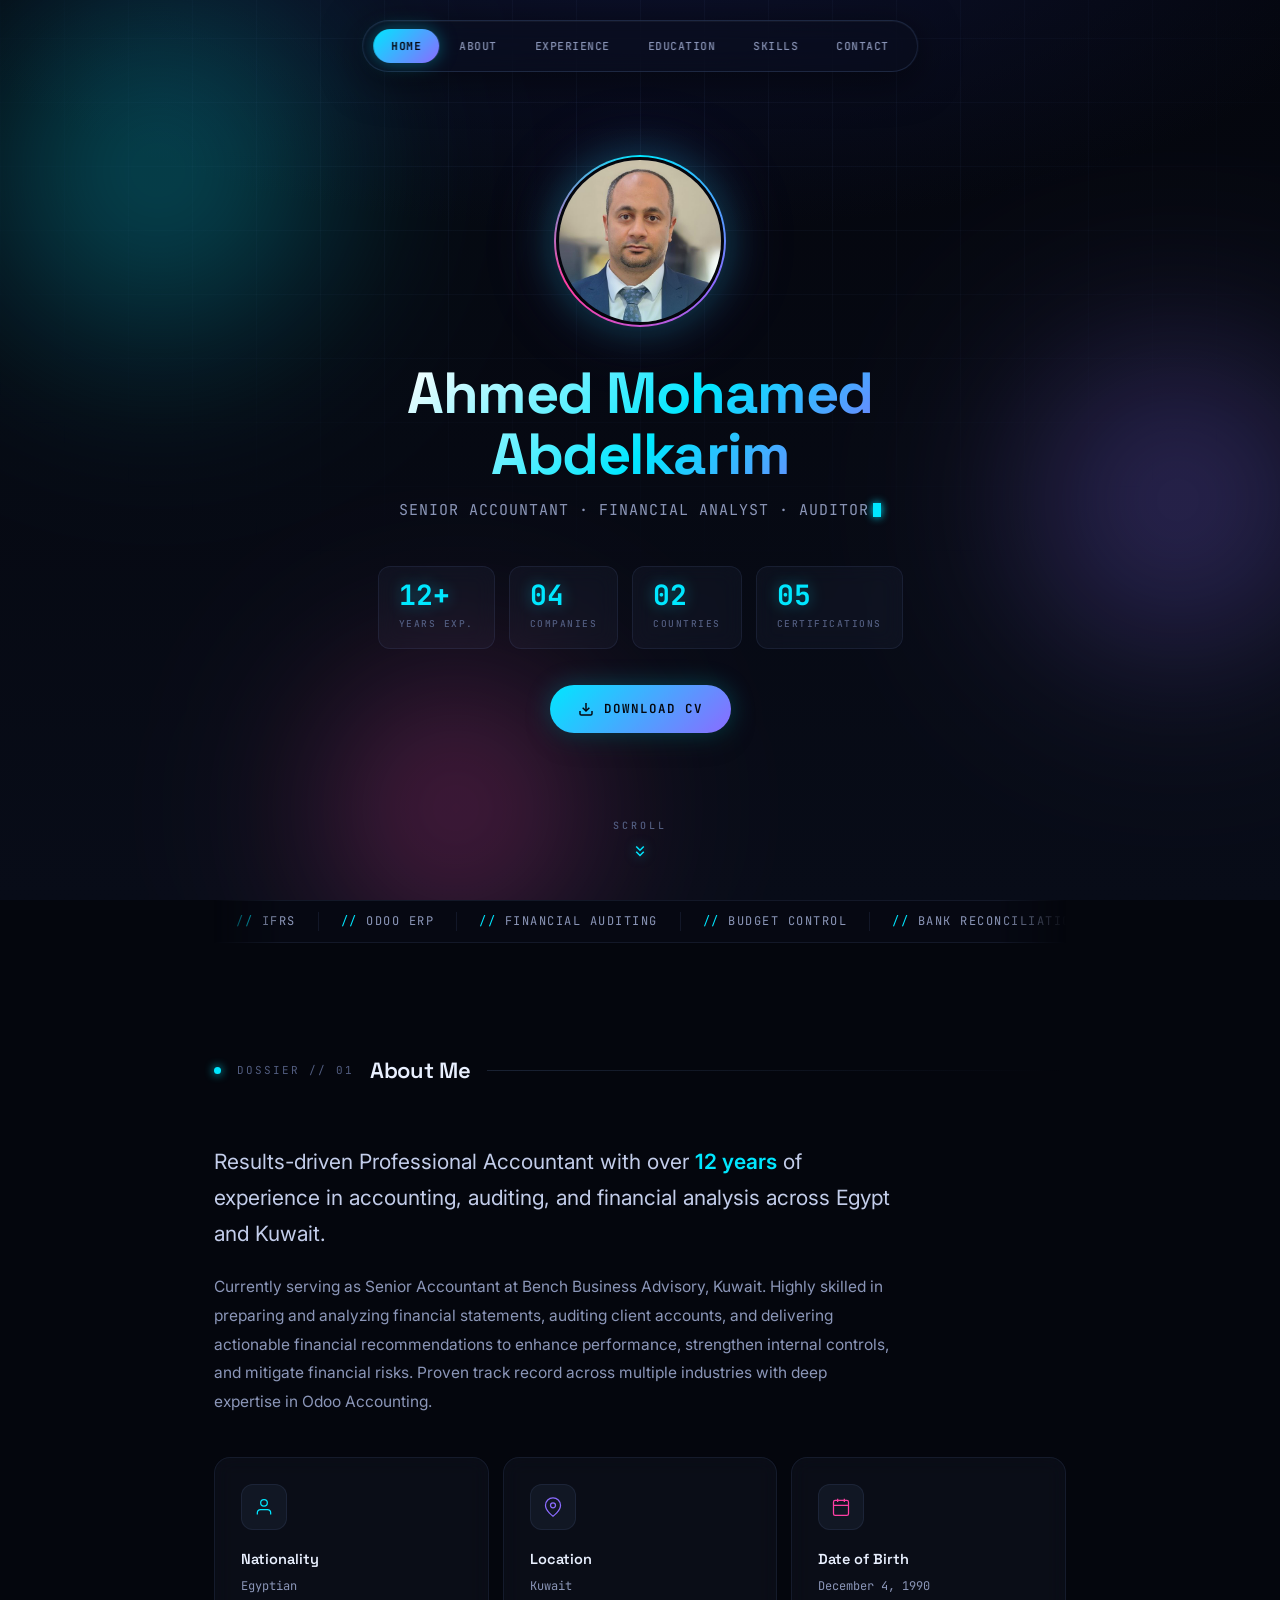
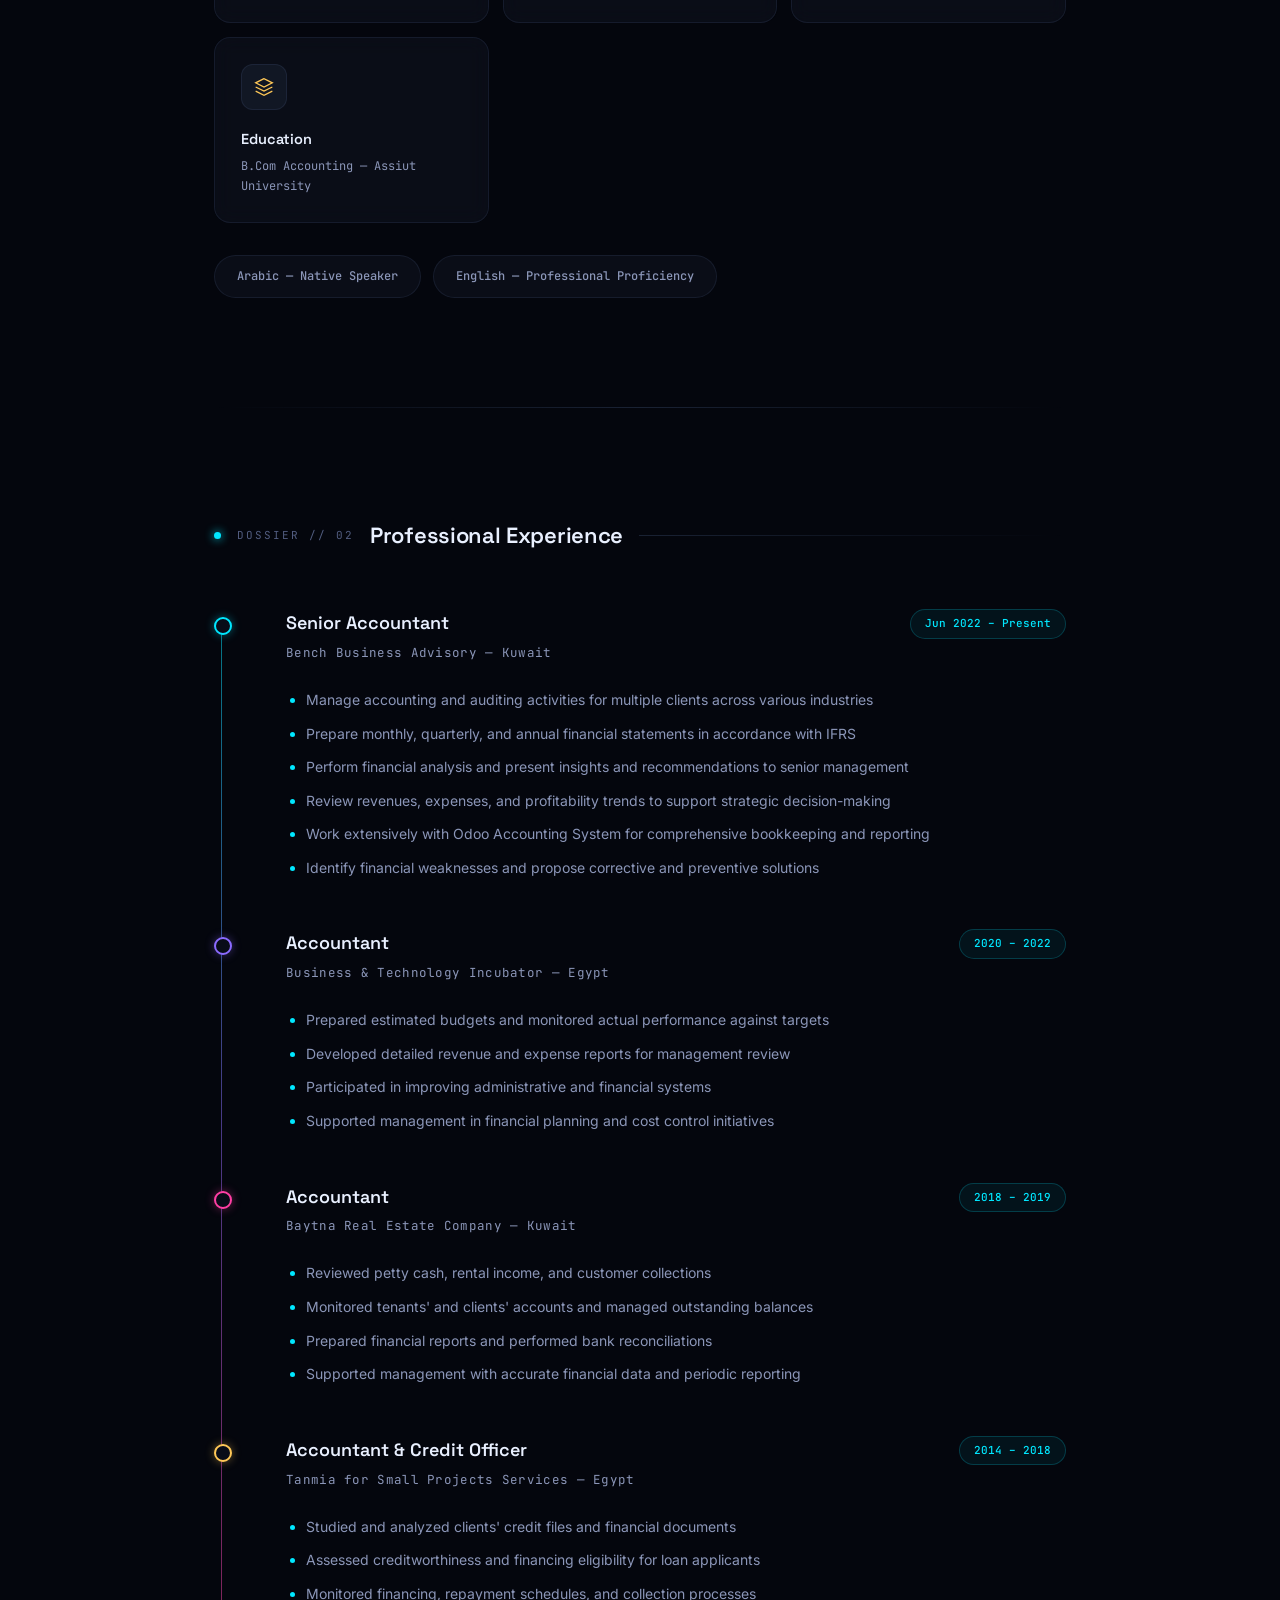
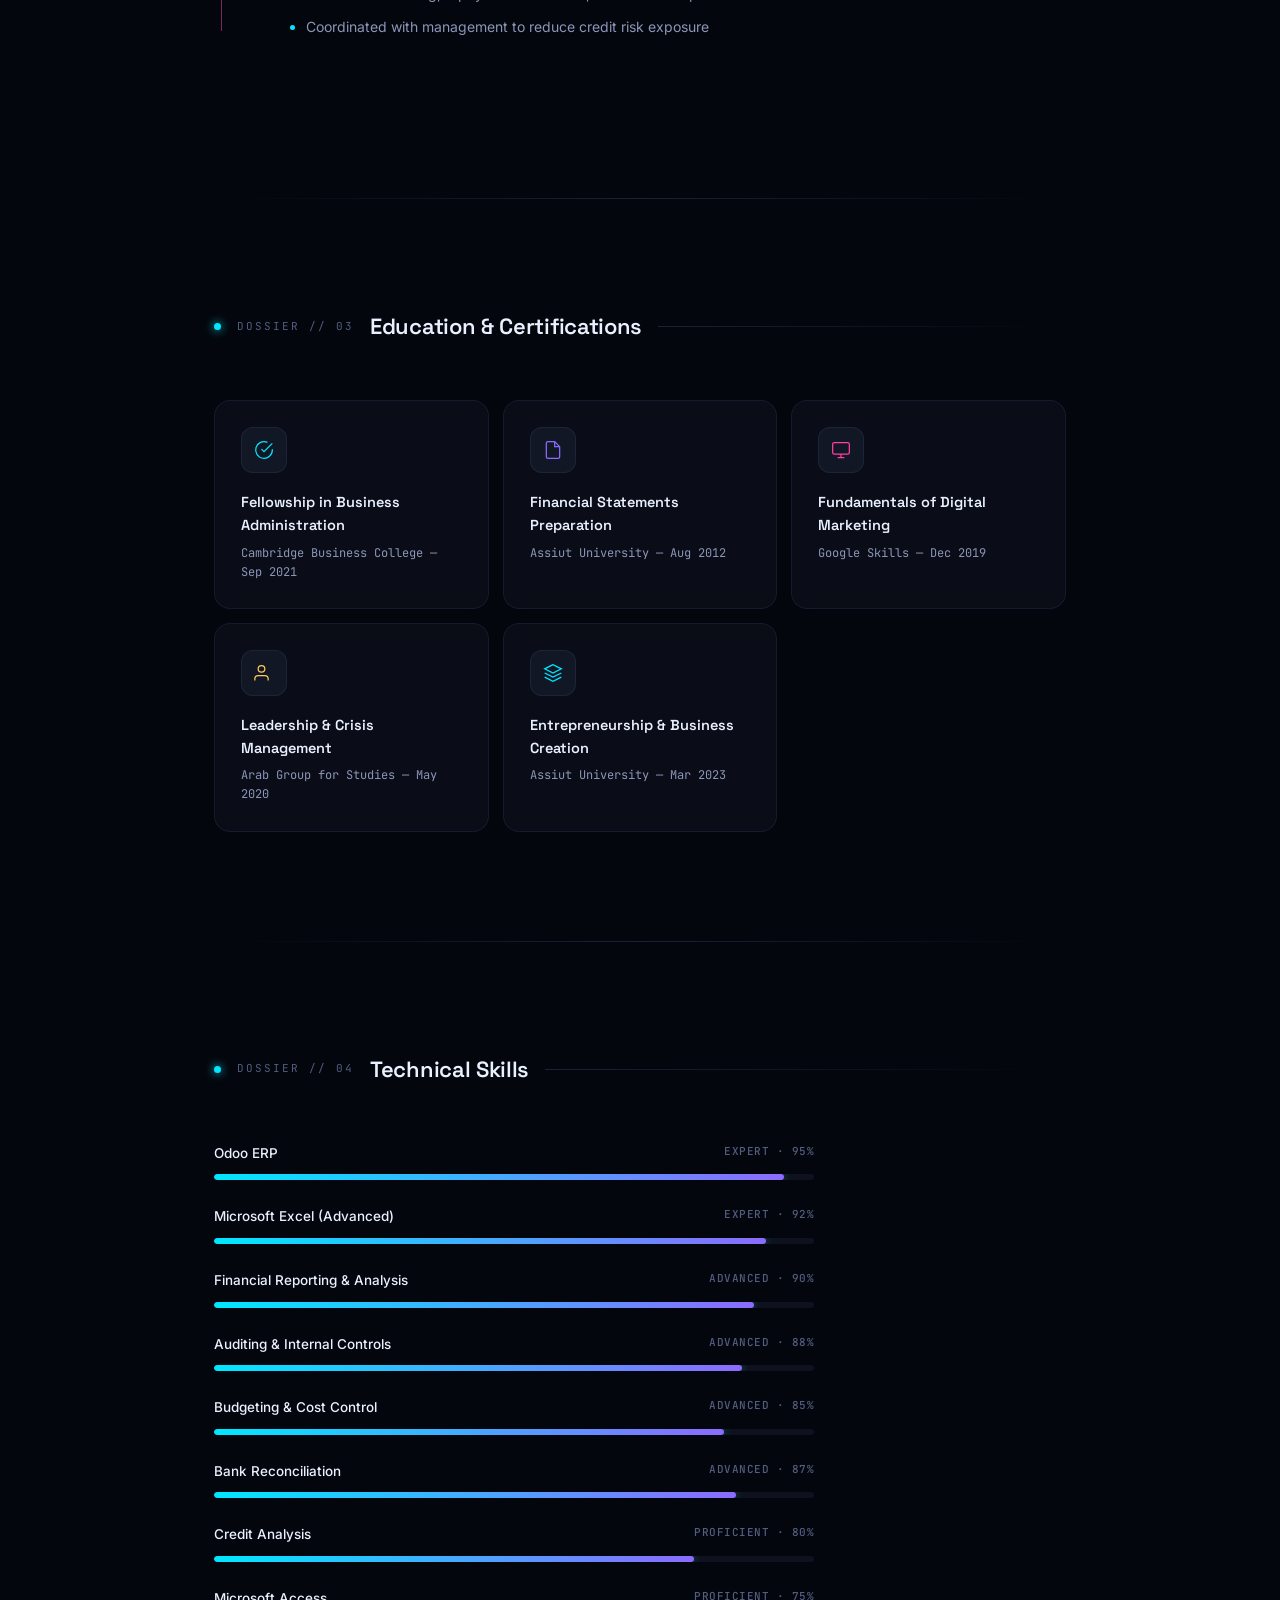
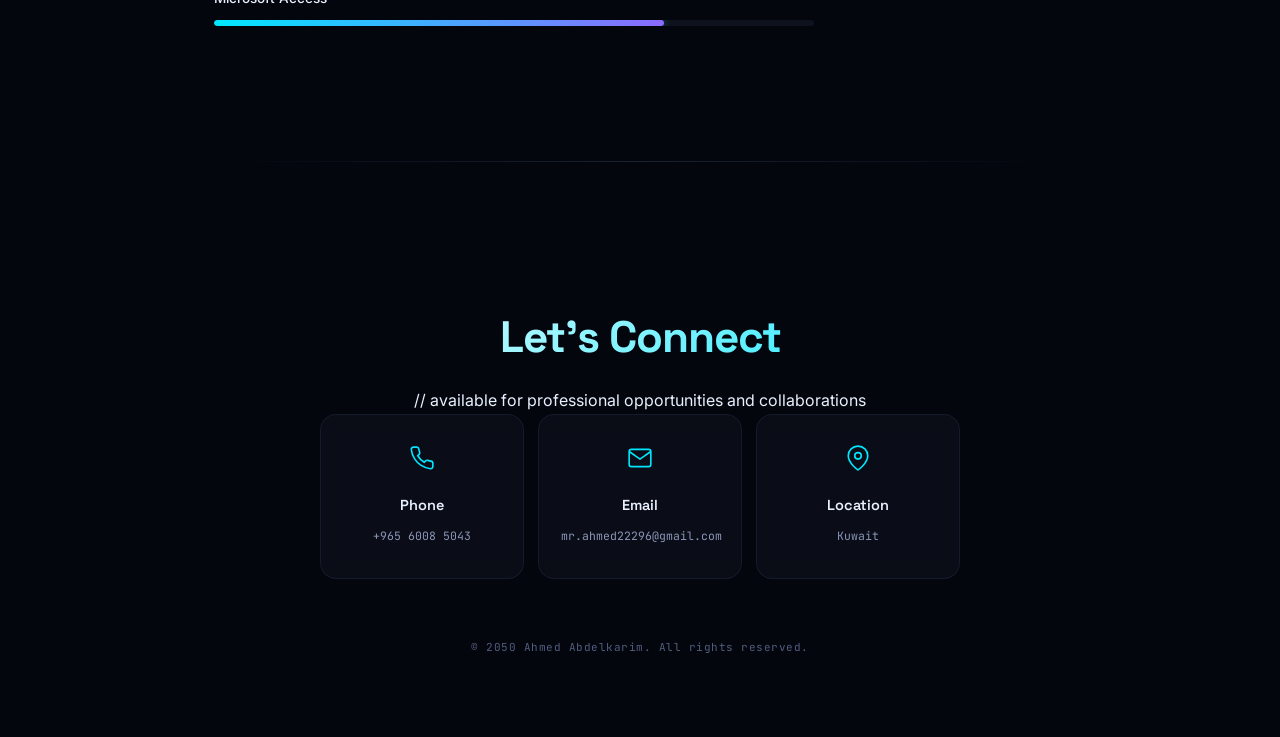
==== commit 4c06457d: "Rename index .html to index.html" ====
--- a/index.html
+++ b/index.html
@@ -136,12 +136,21 @@
     margin-left:4px;vertical-align:-2px;animation:blink 1.1s steps(1) infinite;box-shadow:0 0 8px var(--cyan);}
   @keyframes blink{0%,49%{opacity:1;}50%,100%{opacity:0;}}
 
-  .hero-stats{display:flex;gap:14px;margin-bottom:52px;flex-wrap:wrap;justify-content:center;}
+  .hero-stats{display:flex;gap:14px;margin-bottom:36px;flex-wrap:wrap;justify-content:center;}
   .hero-stat{text-align:left;background:var(--panel);border:1px solid var(--border-soft);
     border-radius:12px;padding:14px 20px;backdrop-filter:blur(10px);min-width:104px;}
   .hero-stat .num{font-family:var(--font-mono);font-size:28px;font-weight:700;display:block;line-height:1;color:var(--cyan);text-shadow:0 0 16px rgba(0,231,255,0.4);}
   .hero-stat .label{font-family:var(--font-mono);font-size:9.5px;color:var(--text-dimmer);margin-top:8px;
     text-transform:uppercase;letter-spacing:1.5px;font-weight:500;}
+
+  .btn-download{display:inline-flex;align-items:center;gap:10px;font-family:var(--font-mono);
+    font-size:12.5px;font-weight:600;letter-spacing:1px;text-transform:uppercase;color:var(--void);
+    background:linear-gradient(135deg,var(--cyan),var(--violet));border:none;border-radius:40px;
+    padding:14px 28px;cursor:pointer;text-decoration:none;margin-bottom:52px;
+    box-shadow:0 0 24px rgba(0,231,255,0.25), 0 8px 24px rgba(0,0,0,0.4);
+    transition:all 0.3s ease;}
+  .btn-download:hover{transform:translateY(-3px);box-shadow:0 0 34px rgba(0,231,255,0.4), 0 12px 30px rgba(0,0,0,0.5);}
+  .btn-download svg{width:16px;height:16px;stroke:var(--void);stroke-width:2.2;}
 
   .scroll-hint{position:absolute;bottom:40px;left:50%;transform:translateX(-50%);
     display:flex;flex-direction:column;align-items:center;gap:8px;color:var(--text-dimmer);
@@ -306,6 +315,10 @@
       <div class="hero-stat"><span class="num">02</span><span class="label">Countries</span></div>
       <div class="hero-stat"><span class="num">05</span><span class="label">Certifications</span></div>
     </div>
+    <a href="[data-uri]" download="Ahmed_Abdelkarim_CV.pdf" class="btn-download">
+      <svg viewBox="0 0 24 24" fill="none" stroke="currentColor"><path d="M21 15v4a2 2 0 0 1-2 2H5a2 2 0 0 1-2-2v-4"/><polyline points="7 10 12 15 17 10"/><line x1="12" y1="15" x2="12" y2="3"/></svg>
+      Download CV
+    </a>
     <div class="scroll-hint">
       <span>SCROLL</span>
       <svg width="18" height="18" viewBox="0 0 24 24" fill="none" stroke="currentColor" stroke-width="2">
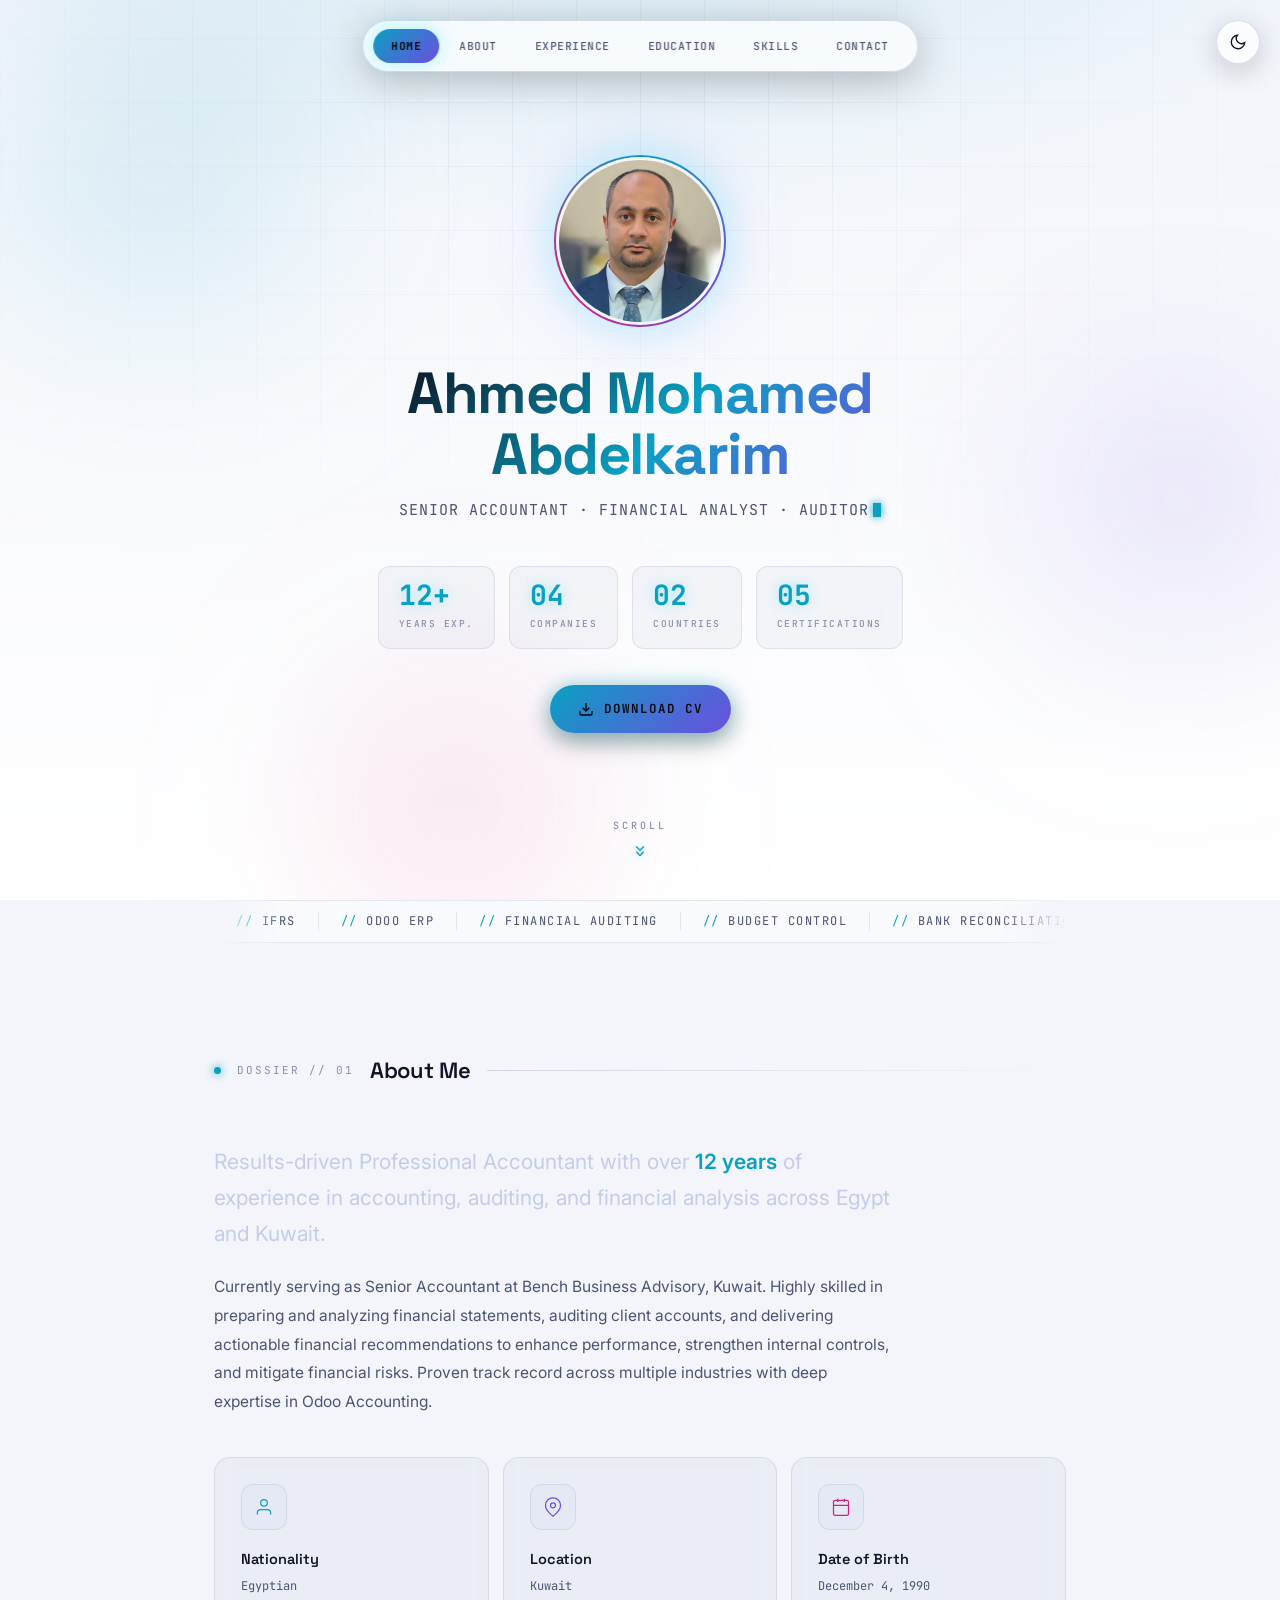
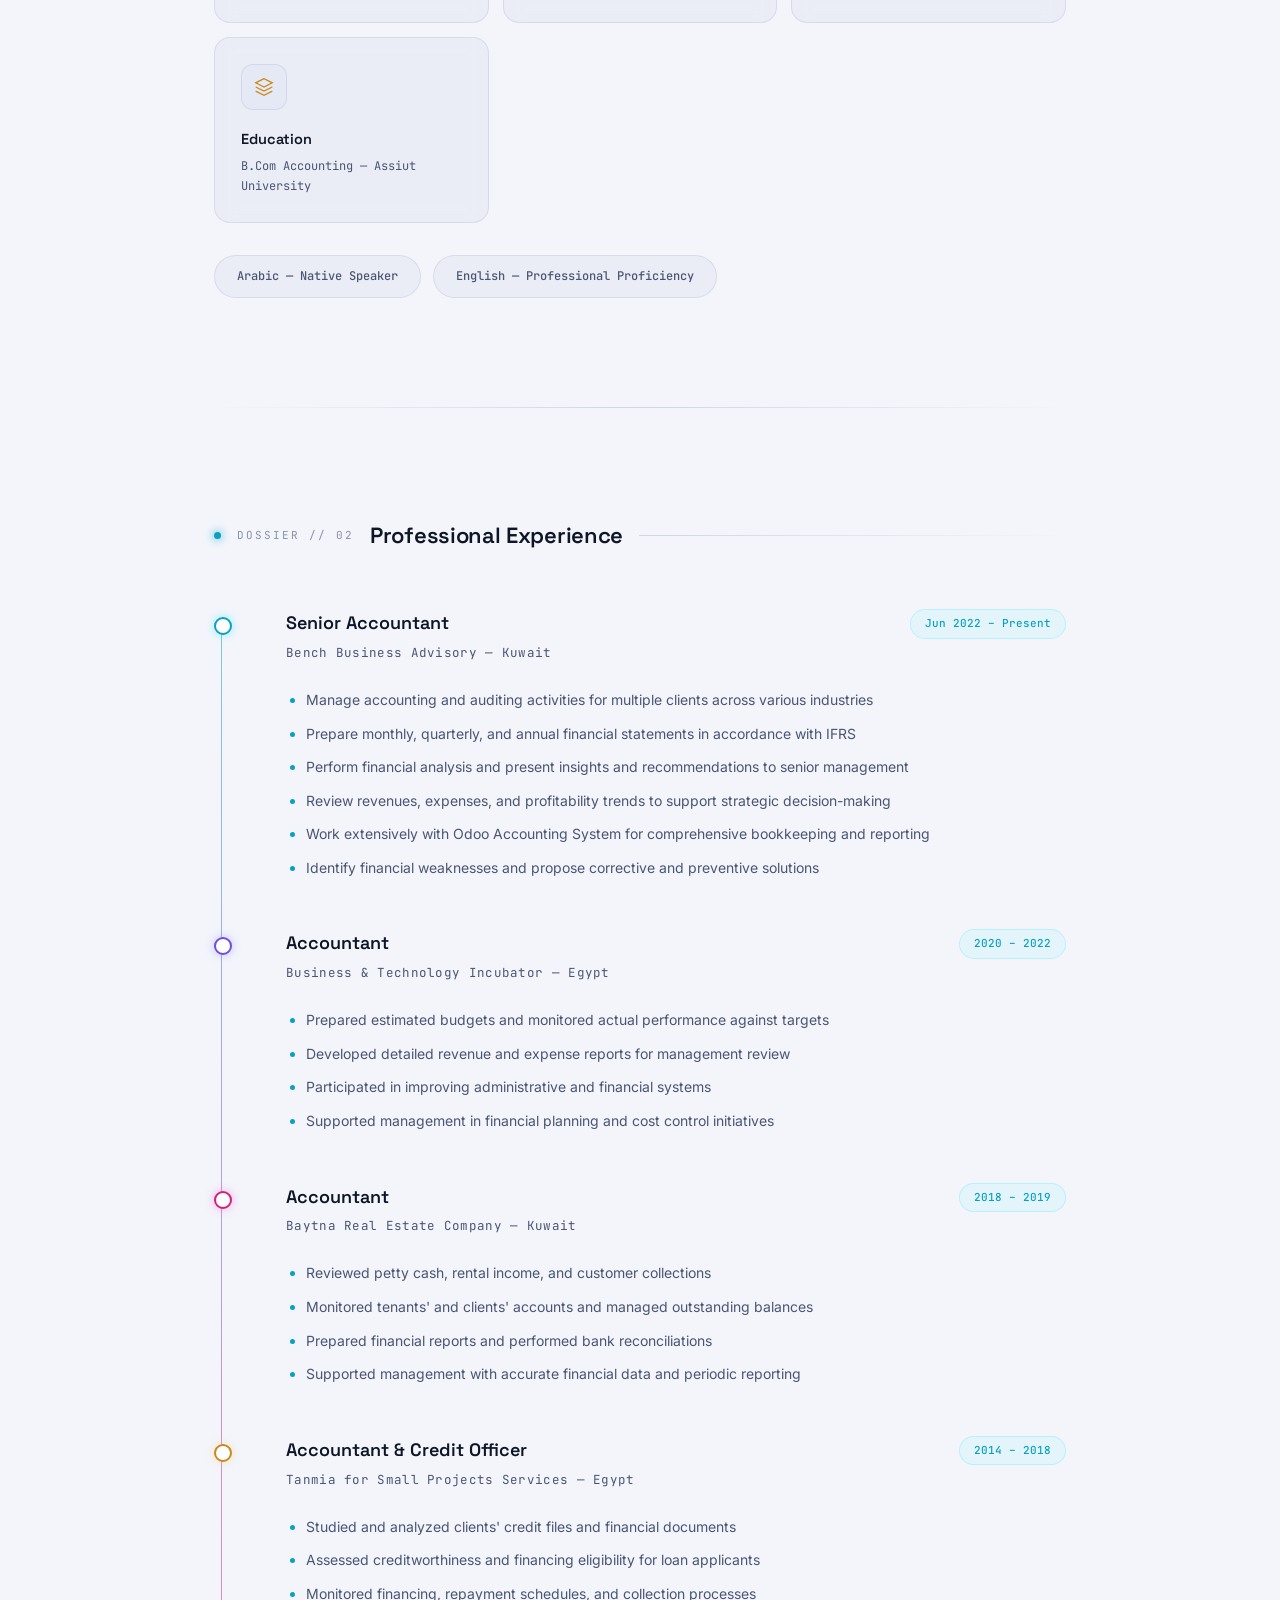
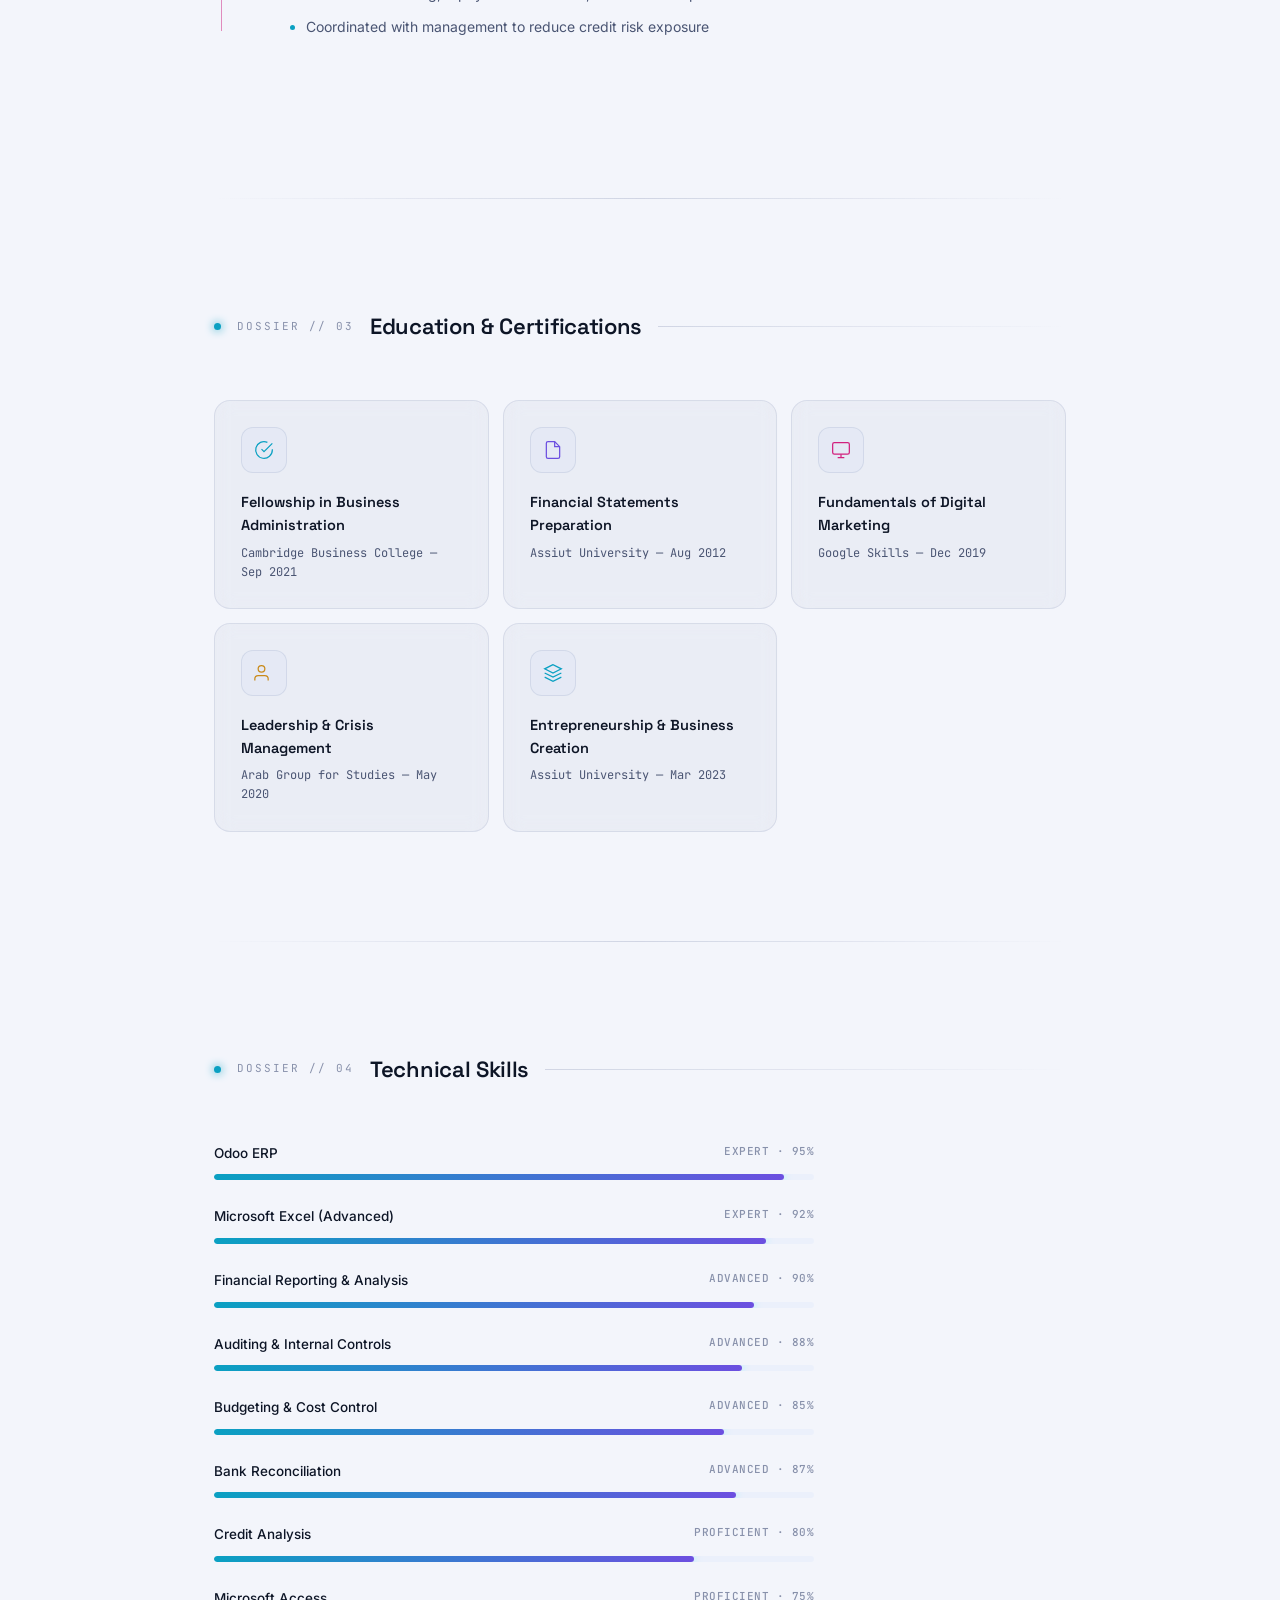
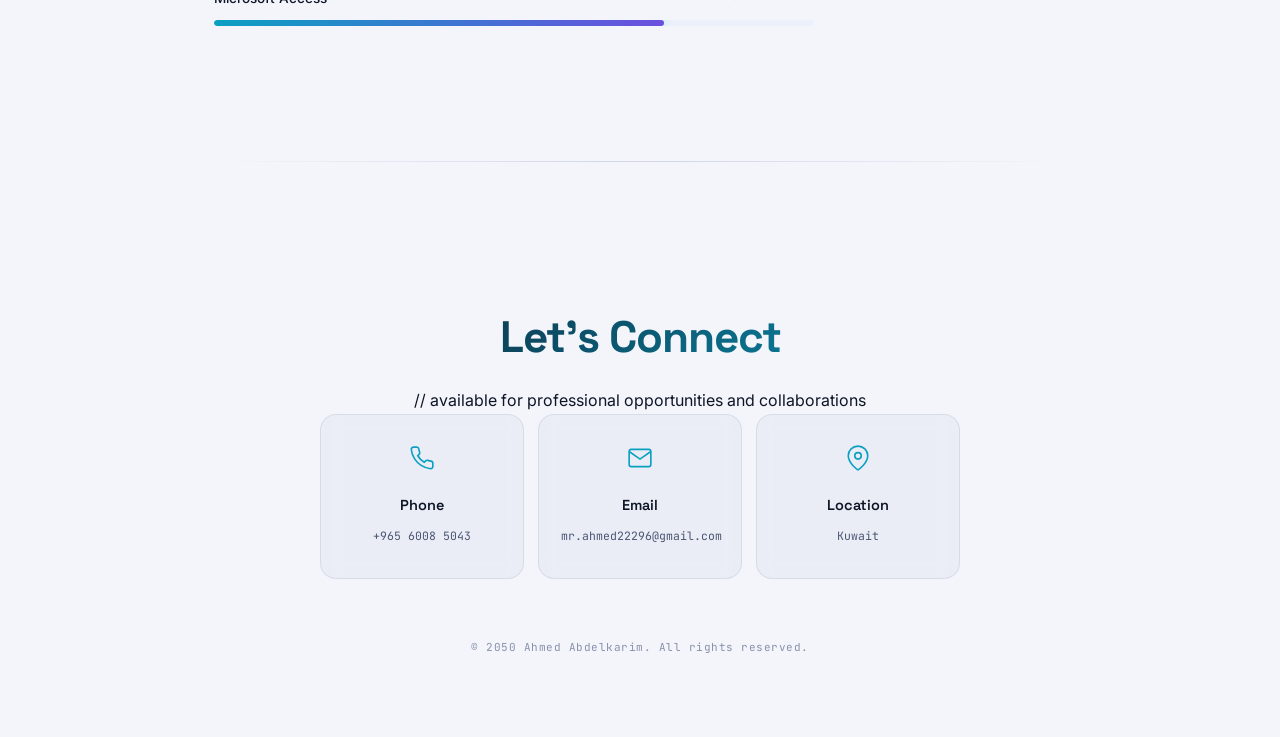
==== commit 93e44a2b: "Update and rename index (5).html to index.html" ====
--- a/index.html
+++ b/index.html
@@ -7,8 +7,35 @@
 <link rel="preconnect" href="https://fonts.googleapis.com">
 <link rel="preconnect" href="https://fonts.gstatic.com" crossorigin>
 <link href="https://fonts.googleapis.com/css2?family=Space+Grotesk:wght@500;600;700&family=Inter:wght@300;400;500;600;700&family=JetBrains+Mono:wght@400;500;600;700&display=swap" rel="stylesheet">
+<script>try{if(localStorage.getItem('site-theme')==='dark'){document.documentElement.setAttribute('data-theme','dark');}}catch(e){}</script>
 <style>
   :root{
+    /* ===== Light theme (default) ===== */
+    --void:#f3f5fb;
+    --void2:#ffffff;
+    --panel:rgba(20,30,80,0.035);
+    --panel-hover:rgba(20,30,80,0.065);
+    --border:rgba(30,50,110,0.16);
+    --border-soft:rgba(30,50,110,0.09);
+    --cyan:#0aa0c2;
+    --violet:#6c4fe0;
+    --magenta:#d1217e;
+    --gold:#c98a1a;
+    --text:#0d1526;
+    --text-dim:#4a5573;
+    --text-dimmer:#8891ab;
+    --nav-bg:rgba(255,255,255,0.72);
+    --ticker-bg:rgba(255,255,255,0.5);
+    --top-glow:rgba(10,160,194,0.12);
+    --grid-line:rgba(30,60,140,0.05);
+    --heading-a:#0d1526;
+    --blob-blend:multiply;
+    --blob-opacity:0.14;
+    --font-display:'Space Grotesk', sans-serif;
+    --font-body:'Inter', -apple-system, BlinkMacSystemFont, sans-serif;
+    --font-mono:'JetBrains Mono', monospace;
+  }
+  html[data-theme="dark"]{
     --void:#04060d;
     --void2:#080c18;
     --panel:rgba(150,180,255,0.045);
@@ -22,9 +49,13 @@
     --text:#e9f0ff;
     --text-dim:#8b96b8;
     --text-dimmer:#525d80;
-    --font-display:'Space Grotesk', sans-serif;
-    --font-body:'Inter', -apple-system, BlinkMacSystemFont, sans-serif;
-    --font-mono:'JetBrains Mono', monospace;
+    --nav-bg:rgba(10,14,28,0.6);
+    --ticker-bg:rgba(10,14,28,0.4);
+    --top-glow:#0d1230;
+    --grid-line:rgba(140,180,255,0.06);
+    --heading-a:#ffffff;
+    --blob-blend:screen;
+    --blob-opacity:0.35;
   }
   *{margin:0;padding:0;box-sizing:border-box;}
   html{scroll-behavior:smooth;}
@@ -35,8 +66,18 @@
     line-height:1.6;
     -webkit-font-smoothing:antialiased;
     overflow-x:hidden;
+    transition:background 0.4s ease, color 0.4s ease;
   }
   ::selection{background:var(--violet);color:#fff;}
+
+  /* ===== Theme toggle ===== */
+  .theme-toggle{position:fixed;top:20px;right:20px;z-index:1001;width:44px;height:44px;
+    border-radius:50%;background:var(--nav-bg);border:1px solid var(--border);
+    backdrop-filter:blur(20px) saturate(1.4);display:flex;align-items:center;justify-content:center;
+    cursor:pointer;color:var(--text);box-shadow:0 8px 30px rgba(0,0,0,0.18);transition:all 0.3s ease;}
+  .theme-toggle:hover{border-color:var(--cyan);box-shadow:0 0 20px rgba(10,160,194,0.25), 0 8px 30px rgba(0,0,0,0.18);}
+  .theme-toggle svg{width:18px;height:18px;stroke:currentColor;stroke-width:1.8;}
+  @media (max-width:480px){.theme-toggle{top:14px;right:14px;width:38px;height:38px;}.theme-toggle svg{width:16px;height:16px;}}
 
   /* ===== Reduced motion ===== */
   @media (prefers-reduced-motion: reduce){
@@ -50,17 +91,17 @@
 
   /* ===== Animated backdrop ===== */
   .bg-fixed{position:fixed;inset:0;z-index:0;pointer-events:none;overflow:hidden;background:
-      radial-gradient(ellipse 100% 60% at 50% -10%, #0d1230 0%, transparent 60%),
+      radial-gradient(ellipse 100% 60% at 50% -10%, var(--top-glow) 0%, transparent 60%),
       linear-gradient(180deg,var(--void) 0%, var(--void2) 100%);}
   .bg-grid{position:absolute;inset:-10% -10%;
-    background-image:linear-gradient(rgba(140,180,255,0.06) 1px, transparent 1px),
-      linear-gradient(90deg, rgba(140,180,255,0.06) 1px, transparent 1px);
+    background-image:linear-gradient(var(--grid-line) 1px, transparent 1px),
+      linear-gradient(90deg, var(--grid-line) 1px, transparent 1px);
     background-size:64px 64px;
     mask-image:radial-gradient(ellipse 70% 60% at 50% 20%, #000 0%, transparent 75%);
     -webkit-mask-image:radial-gradient(ellipse 70% 60% at 50% 20%, #000 0%, transparent 75%);
     animation:grid-drift 60s linear infinite;}
   @keyframes grid-drift{from{background-position:0 0,0 0;}to{background-position:64px 128px,64px 128px;}}
-  .blob{position:absolute;border-radius:50%;filter:blur(70px);opacity:0.35;mix-blend-mode:screen;}
+  .blob{position:absolute;border-radius:50%;filter:blur(70px);opacity:var(--blob-opacity);mix-blend-mode:var(--blob-blend);}
   .blob-1{width:520px;height:520px;top:-10%;left:-8%;background:radial-gradient(circle,var(--cyan),transparent 70%);animation:drift1 22s ease-in-out infinite;}
   .blob-2{width:460px;height:460px;top:30%;right:-10%;background:radial-gradient(circle,var(--violet),transparent 70%);animation:drift2 26s ease-in-out infinite;}
   .blob-3{width:400px;height:400px;bottom:-12%;left:20%;background:radial-gradient(circle,var(--magenta),transparent 70%);animation:drift3 30s ease-in-out infinite;}
@@ -71,10 +112,10 @@
   /* ===== Nav ===== */
   .cv-nav{
     position:fixed;top:20px;left:50%;transform:translateX(-50%);z-index:1000;
-    background:rgba(10,14,28,0.6);backdrop-filter:blur(20px) saturate(1.4);
+    background:var(--nav-bg);backdrop-filter:blur(20px) saturate(1.4);
     border:1px solid var(--border);border-radius:50px;
     padding:8px 10px;display:flex;gap:2px;
-    box-shadow:0 8px 40px rgba(0,0,0,0.5), inset 0 1px 0 rgba(255,255,255,0.04);
+    box-shadow:0 8px 40px rgba(0,0,0,0.25), inset 0 1px 0 rgba(255,255,255,0.04);
     transition:all 0.3s ease;
   }
   .cv-nav.scrolled{top:12px;padding:6px 8px;}
@@ -89,7 +130,7 @@
 
   /* ===== Ticker ===== */
   .ticker{position:relative;z-index:1;width:100%;overflow:hidden;border-top:1px solid var(--border-soft);border-bottom:1px solid var(--border-soft);
-    background:rgba(10,14,28,0.4);padding:11px 0;
+    background:var(--ticker-bg);padding:11px 0;
     mask-image:linear-gradient(90deg, transparent, #000 8%, #000 92%, transparent);
     -webkit-mask-image:linear-gradient(90deg, transparent, #000 8%, #000 92%, transparent);}
   .ticker-track{display:flex;width:max-content;animation:ticker-scroll 34s linear infinite;}
@@ -128,7 +169,7 @@
 
   .hero-pro h1{font-family:var(--font-display);font-size:58px;font-weight:700;margin:0 0 12px;
     letter-spacing:-1.5px;line-height:1.06;
-    background:linear-gradient(135deg,#ffffff 0%, var(--cyan) 55%, var(--violet) 100%);
+    background:linear-gradient(135deg,var(--heading-a) 0%, var(--cyan) 55%, var(--violet) 100%);
     -webkit-background-clip:text;-webkit-text-fill-color:transparent;background-clip:text;}
   .hero-pro .tagline{font-family:var(--font-mono);font-size:15px;color:var(--text-dim);
     margin-bottom:44px;letter-spacing:1px;text-transform:uppercase;}
@@ -144,13 +185,13 @@
     text-transform:uppercase;letter-spacing:1.5px;font-weight:500;}
 
   .btn-download{display:inline-flex;align-items:center;gap:10px;font-family:var(--font-mono);
-    font-size:12.5px;font-weight:600;letter-spacing:1px;text-transform:uppercase;color:var(--void);
+    font-size:12.5px;font-weight:600;letter-spacing:1px;text-transform:uppercase;color:#05070f;
     background:linear-gradient(135deg,var(--cyan),var(--violet));border:none;border-radius:40px;
     padding:14px 28px;cursor:pointer;text-decoration:none;margin-bottom:52px;
     box-shadow:0 0 24px rgba(0,231,255,0.25), 0 8px 24px rgba(0,0,0,0.4);
     transition:all 0.3s ease;}
   .btn-download:hover{transform:translateY(-3px);box-shadow:0 0 34px rgba(0,231,255,0.4), 0 12px 30px rgba(0,0,0,0.5);}
-  .btn-download svg{width:16px;height:16px;stroke:var(--void);stroke-width:2.2;}
+  .btn-download svg{width:16px;height:16px;stroke:#05070f;stroke-width:2.2;}
 
   .scroll-hint{position:absolute;bottom:40px;left:50%;transform:translateX(-50%);
     display:flex;flex-direction:column;align-items:center;gap:8px;color:var(--text-dimmer);
@@ -238,7 +279,7 @@
   /* ===== Contact ===== */
   .contact-section{text-align:center;padding:140px 24px 80px;}
   .contact-section h2{font-family:var(--font-display);font-size:44px;font-weight:700;margin:0 0 16px;
-    letter-spacing:-1px;background:linear-gradient(135deg,#ffffff, var(--cyan));-webkit-background-clip:text;-webkit-text-fill-color:transparent;}
+    letter-spacing:-1px;background:linear-gradient(135deg,var(--heading-a), var(--cyan));-webkit-background-clip:text;-webkit-text-fill-color:transparent;}
   .contact-section>p{font-family:var(--font-mono);font-size:14px;color:var(--text-dim);margin-bottom:48px;letter-spacing:0.3px;}
   .contact-grid{display:grid;grid-template-columns:repeat(auto-fill, minmax(200px, 1fr));gap:14px;max-width:640px;margin:0 auto 48px;}
   .contact-card{padding:30px 22px;border:1px solid var(--border-soft);border-radius:16px;background:var(--panel);
@@ -287,6 +328,8 @@
   <div class="blob blob-2"></div>
   <div class="blob blob-3"></div>
 </div>
+
+<button class="theme-toggle" id="themeToggle" aria-label="Toggle theme"></button>
 
 <!-- Sticky Navigation -->
 <nav class="cv-nav" id="mainNav">
@@ -550,6 +593,29 @@
     if (window.scrollY > 100) nav.classList.add('scrolled');
     else nav.classList.remove('scrolled');
   });
+
+  // ===== Theme toggle =====
+  const root = document.documentElement;
+  const themeBtn = document.getElementById('themeToggle');
+  const sunSVG = '<svg viewBox="0 0 24 24" fill="none" stroke="currentColor" stroke-width="1.8"><circle cx="12" cy="12" r="4"/><path d="M12 2v2M12 20v2M4.93 4.93l1.41 1.41M17.66 17.66l1.41 1.41M2 12h2M20 12h2M4.93 19.07l1.41-1.41M17.66 6.34l1.41-1.41"/></svg>';
+  const moonSVG = '<svg viewBox="0 0 24 24" fill="none" stroke="currentColor" stroke-width="1.8"><path d="M21 12.79A9 9 0 1 1 11.21 3 7 7 0 0 0 21 12.79z"/></svg>';
+  function syncThemeIcon(){
+    const isDark = root.getAttribute('data-theme') === 'dark';
+    themeBtn.innerHTML = isDark ? sunSVG : moonSVG;
+    themeBtn.setAttribute('aria-label', isDark ? 'Switch to light mode' : 'Switch to dark mode');
+  }
+  syncThemeIcon();
+  themeBtn.addEventListener('click', () => {
+    const isDark = root.getAttribute('data-theme') === 'dark';
+    if (isDark) {
+      root.removeAttribute('data-theme');
+      try { localStorage.setItem('site-theme', 'light'); } catch(e) {}
+    } else {
+      root.setAttribute('data-theme', 'dark');
+      try { localStorage.setItem('site-theme', 'dark'); } catch(e) {}
+    }
+    syncThemeIcon();
+  });
 </script>
 
 </body>
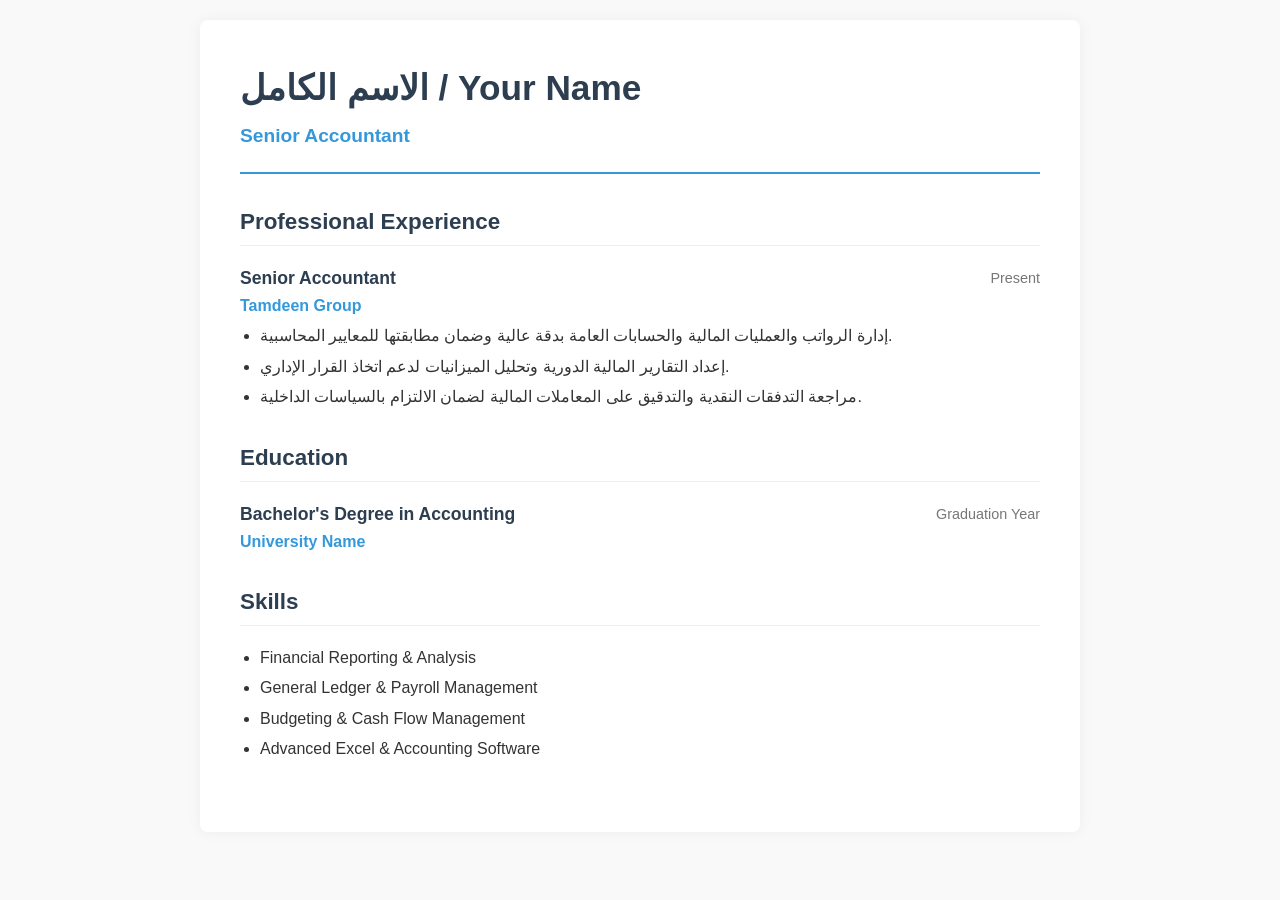
==== commit e7f681d9: "Update index.html" ====
--- a/index.html
+++ b/index.html
@@ -1,622 +1,144 @@
 <!DOCTYPE html>
 <html lang="en">
 <head>
-<meta charset="UTF-8">
-<meta name="viewport" content="width=device-width, initial-scale=1.0">
-<title>Ahmed Abdelkarim — Senior Accountant</title>
-<link rel="preconnect" href="https://fonts.googleapis.com">
-<link rel="preconnect" href="https://fonts.gstatic.com" crossorigin>
-<link href="https://fonts.googleapis.com/css2?family=Space+Grotesk:wght@500;600;700&family=Inter:wght@300;400;500;600;700&family=JetBrains+Mono:wght@400;500;600;700&display=swap" rel="stylesheet">
-<script>try{if(localStorage.getItem('site-theme')==='dark'){document.documentElement.setAttribute('data-theme','dark');}}catch(e){}</script>
-<style>
-  :root{
-    /* ===== Light theme (default) ===== */
-    --void:#f3f5fb;
-    --void2:#ffffff;
-    --panel:rgba(20,30,80,0.035);
-    --panel-hover:rgba(20,30,80,0.065);
-    --border:rgba(30,50,110,0.16);
-    --border-soft:rgba(30,50,110,0.09);
-    --cyan:#0aa0c2;
-    --violet:#6c4fe0;
-    --magenta:#d1217e;
-    --gold:#c98a1a;
-    --text:#0d1526;
-    --text-dim:#4a5573;
-    --text-dimmer:#8891ab;
-    --nav-bg:rgba(255,255,255,0.72);
-    --ticker-bg:rgba(255,255,255,0.5);
-    --top-glow:rgba(10,160,194,0.12);
-    --grid-line:rgba(30,60,140,0.05);
-    --heading-a:#0d1526;
-    --blob-blend:multiply;
-    --blob-opacity:0.14;
-    --font-display:'Space Grotesk', sans-serif;
-    --font-body:'Inter', -apple-system, BlinkMacSystemFont, sans-serif;
-    --font-mono:'JetBrains Mono', monospace;
-  }
-  html[data-theme="dark"]{
-    --void:#04060d;
-    --void2:#080c18;
-    --panel:rgba(150,180,255,0.045);
-    --panel-hover:rgba(150,180,255,0.08);
-    --border:rgba(140,180,255,0.16);
-    --border-soft:rgba(140,180,255,0.09);
-    --cyan:#00e7ff;
-    --violet:#8b6bff;
-    --magenta:#ff3fa4;
-    --gold:#ffc857;
-    --text:#e9f0ff;
-    --text-dim:#8b96b8;
-    --text-dimmer:#525d80;
-    --nav-bg:rgba(10,14,28,0.6);
-    --ticker-bg:rgba(10,14,28,0.4);
-    --top-glow:#0d1230;
-    --grid-line:rgba(140,180,255,0.06);
-    --heading-a:#ffffff;
-    --blob-blend:screen;
-    --blob-opacity:0.35;
-  }
-  *{margin:0;padding:0;box-sizing:border-box;}
-  html{scroll-behavior:smooth;}
-  body{
-    font-family:var(--font-body);
-    background:var(--void);
-    color:var(--text);
-    line-height:1.6;
-    -webkit-font-smoothing:antialiased;
-    overflow-x:hidden;
-    transition:background 0.4s ease, color 0.4s ease;
-  }
-  ::selection{background:var(--violet);color:#fff;}
-
-  /* ===== Theme toggle ===== */
-  .theme-toggle{position:fixed;top:20px;right:20px;z-index:1001;width:44px;height:44px;
-    border-radius:50%;background:var(--nav-bg);border:1px solid var(--border);
-    backdrop-filter:blur(20px) saturate(1.4);display:flex;align-items:center;justify-content:center;
-    cursor:pointer;color:var(--text);box-shadow:0 8px 30px rgba(0,0,0,0.18);transition:all 0.3s ease;}
-  .theme-toggle:hover{border-color:var(--cyan);box-shadow:0 0 20px rgba(10,160,194,0.25), 0 8px 30px rgba(0,0,0,0.18);}
-  .theme-toggle svg{width:18px;height:18px;stroke:currentColor;stroke-width:1.8;}
-  @media (max-width:480px){.theme-toggle{top:14px;right:14px;width:38px;height:38px;}.theme-toggle svg{width:16px;height:16px;}}
-
-  /* ===== Reduced motion ===== */
-  @media (prefers-reduced-motion: reduce){
-    *, *::before, *::after{
-      animation-duration:0.01ms !important;
-      animation-iteration-count:1 !important;
-      transition-duration:0.01ms !important;
-      scroll-behavior:auto !important;
-    }
-  }
-
-  /* ===== Animated backdrop ===== */
-  .bg-fixed{position:fixed;inset:0;z-index:0;pointer-events:none;overflow:hidden;background:
-      radial-gradient(ellipse 100% 60% at 50% -10%, var(--top-glow) 0%, transparent 60%),
-      linear-gradient(180deg,var(--void) 0%, var(--void2) 100%);}
-  .bg-grid{position:absolute;inset:-10% -10%;
-    background-image:linear-gradient(var(--grid-line) 1px, transparent 1px),
-      linear-gradient(90deg, var(--grid-line) 1px, transparent 1px);
-    background-size:64px 64px;
-    mask-image:radial-gradient(ellipse 70% 60% at 50% 20%, #000 0%, transparent 75%);
-    -webkit-mask-image:radial-gradient(ellipse 70% 60% at 50% 20%, #000 0%, transparent 75%);
-    animation:grid-drift 60s linear infinite;}
-  @keyframes grid-drift{from{background-position:0 0,0 0;}to{background-position:64px 128px,64px 128px;}}
-  .blob{position:absolute;border-radius:50%;filter:blur(70px);opacity:var(--blob-opacity);mix-blend-mode:var(--blob-blend);}
-  .blob-1{width:520px;height:520px;top:-10%;left:-8%;background:radial-gradient(circle,var(--cyan),transparent 70%);animation:drift1 22s ease-in-out infinite;}
-  .blob-2{width:460px;height:460px;top:30%;right:-10%;background:radial-gradient(circle,var(--violet),transparent 70%);animation:drift2 26s ease-in-out infinite;}
-  .blob-3{width:400px;height:400px;bottom:-12%;left:20%;background:radial-gradient(circle,var(--magenta),transparent 70%);animation:drift3 30s ease-in-out infinite;}
-  @keyframes drift1{0%,100%{transform:translate(0,0) scale(1);}50%{transform:translate(80px,60px) scale(1.2);}}
-  @keyframes drift2{0%,100%{transform:translate(0,0) scale(1);}50%{transform:translate(-70px,50px) scale(1.15);}}
-  @keyframes drift3{0%,100%{transform:translate(0,0) scale(1);}50%{transform:translate(50px,-70px) scale(1.25);}}
-
-  /* ===== Nav ===== */
-  .cv-nav{
-    position:fixed;top:20px;left:50%;transform:translateX(-50%);z-index:1000;
-    background:var(--nav-bg);backdrop-filter:blur(20px) saturate(1.4);
-    border:1px solid var(--border);border-radius:50px;
-    padding:8px 10px;display:flex;gap:2px;
-    box-shadow:0 8px 40px rgba(0,0,0,0.25), inset 0 1px 0 rgba(255,255,255,0.04);
-    transition:all 0.3s ease;
-  }
-  .cv-nav.scrolled{top:12px;padding:6px 8px;}
-  .cv-nav button{
-    padding:10px 18px;border-radius:40px;border:none;background:transparent;
-    font-family:var(--font-mono);font-size:11px;font-weight:500;letter-spacing:0.5px;
-    color:var(--text-dim);cursor:pointer;text-transform:uppercase;
-    transition:all 0.25s ease;white-space:nowrap;
-  }
-  .cv-nav button:hover{color:var(--cyan);}
-  .cv-nav button.active{background:linear-gradient(135deg,var(--cyan),var(--violet));color:#05070f;font-weight:700;box-shadow:0 0 18px rgba(0,231,255,0.35);}
-
-  /* ===== Ticker ===== */
-  .ticker{position:relative;z-index:1;width:100%;overflow:hidden;border-top:1px solid var(--border-soft);border-bottom:1px solid var(--border-soft);
-    background:var(--ticker-bg);padding:11px 0;
-    mask-image:linear-gradient(90deg, transparent, #000 8%, #000 92%, transparent);
-    -webkit-mask-image:linear-gradient(90deg, transparent, #000 8%, #000 92%, transparent);}
-  .ticker-track{display:flex;width:max-content;animation:ticker-scroll 34s linear infinite;}
-  @keyframes ticker-scroll{from{transform:translateX(0);}to{transform:translateX(-50%);}}
-  .ticker-item{font-family:var(--font-mono);font-size:12px;letter-spacing:1.5px;color:var(--text-dim);
-    text-transform:uppercase;padding:0 22px;white-space:nowrap;border-right:1px solid var(--border-soft);}
-  .ticker-item span{color:var(--cyan);}
-
-  /* ===== Content Wrapper ===== */
-  .cv-content{position:relative;z-index:1;max-width:900px;margin:0 auto;padding:0 24px;}
-
-  /* ===== Hero ===== */
-  .hero-pro{min-height:100vh;display:flex;flex-direction:column;justify-content:center;align-items:center;text-align:center;position:relative;padding:120px 24px 80px;}
-  .holo-ring{width:172px;height:172px;position:relative;margin-bottom:36px;}
-  .holo-ring .ring-spin{position:absolute;inset:0;border-radius:50%;
-    background:conic-gradient(from 0deg, var(--cyan), var(--violet), var(--magenta), var(--cyan));
-    padding:2px;animation:spin-slow 18s linear infinite;
-    box-shadow:0 0 40px rgba(0,231,255,0.25), 0 0 80px rgba(139,107,255,0.15);}
-  @keyframes spin-slow{from{transform:rotate(0deg);}to{transform:rotate(360deg);}}
-  .holo-ring .ring-inner{width:100%;height:100%;border-radius:50%;background:var(--void2);
-    display:flex;align-items:center;justify-content:center;overflow:hidden;
-    border:3px solid var(--void);position:relative;}
-  .holo-ring .ring-inner img{width:100%;height:100%;object-fit:cover;filter:saturate(1.05) contrast(1.03);}
-  .holo-ring .ring-inner::after{content:'';position:absolute;inset:0;border-radius:50%;
-    background:linear-gradient(180deg, transparent 55%, rgba(0,231,255,0.14) 100%);pointer-events:none;}
-  .orbit{position:absolute;inset:-30px;animation:orbit-spin 40s linear infinite;}
-  @keyframes orbit-spin{from{transform:rotate(0deg);}to{transform:rotate(360deg);}}
-  .orbit-tag{position:absolute;top:50%;left:50%;transform-origin:0 0;font-family:var(--font-mono);
-    font-size:9px;letter-spacing:1px;color:var(--cyan);background:rgba(6,10,20,0.85);
-    border:1px solid var(--border);padding:4px 8px;border-radius:20px;white-space:nowrap;
-    animation:counter-spin 40s linear infinite;box-shadow:0 0 12px rgba(0,231,255,0.2);}
-  @keyframes counter-spin{from{transform:rotate(0deg) translate(0,0) rotate(0deg);}to{transform:rotate(-360deg) translate(0,0) rotate(0deg);}}
-  .ot-1{transform:rotate(30deg) translate(112px) rotate(-30deg);}
-  .ot-2{transform:rotate(150deg) translate(112px) rotate(-150deg);color:var(--violet);}
-  .ot-3{transform:rotate(270deg) translate(112px) rotate(-270deg);color:var(--magenta);}
-
-  .hero-pro h1{font-family:var(--font-display);font-size:58px;font-weight:700;margin:0 0 12px;
-    letter-spacing:-1.5px;line-height:1.06;
-    background:linear-gradient(135deg,var(--heading-a) 0%, var(--cyan) 55%, var(--violet) 100%);
-    -webkit-background-clip:text;-webkit-text-fill-color:transparent;background-clip:text;}
-  .hero-pro .tagline{font-family:var(--font-mono);font-size:15px;color:var(--text-dim);
-    margin-bottom:44px;letter-spacing:1px;text-transform:uppercase;}
-  .hero-pro .tagline .cursor{display:inline-block;width:8px;height:14px;background:var(--cyan);
-    margin-left:4px;vertical-align:-2px;animation:blink 1.1s steps(1) infinite;box-shadow:0 0 8px var(--cyan);}
-  @keyframes blink{0%,49%{opacity:1;}50%,100%{opacity:0;}}
-
-  .hero-stats{display:flex;gap:14px;margin-bottom:36px;flex-wrap:wrap;justify-content:center;}
-  .hero-stat{text-align:left;background:var(--panel);border:1px solid var(--border-soft);
-    border-radius:12px;padding:14px 20px;backdrop-filter:blur(10px);min-width:104px;}
-  .hero-stat .num{font-family:var(--font-mono);font-size:28px;font-weight:700;display:block;line-height:1;color:var(--cyan);text-shadow:0 0 16px rgba(0,231,255,0.4);}
-  .hero-stat .label{font-family:var(--font-mono);font-size:9.5px;color:var(--text-dimmer);margin-top:8px;
-    text-transform:uppercase;letter-spacing:1.5px;font-weight:500;}
-
-  .btn-download{display:inline-flex;align-items:center;gap:10px;font-family:var(--font-mono);
-    font-size:12.5px;font-weight:600;letter-spacing:1px;text-transform:uppercase;color:#05070f;
-    background:linear-gradient(135deg,var(--cyan),var(--violet));border:none;border-radius:40px;
-    padding:14px 28px;cursor:pointer;text-decoration:none;margin-bottom:52px;
-    box-shadow:0 0 24px rgba(0,231,255,0.25), 0 8px 24px rgba(0,0,0,0.4);
-    transition:all 0.3s ease;}
-  .btn-download:hover{transform:translateY(-3px);box-shadow:0 0 34px rgba(0,231,255,0.4), 0 12px 30px rgba(0,0,0,0.5);}
-  .btn-download svg{width:16px;height:16px;stroke:#05070f;stroke-width:2.2;}
-
-  .scroll-hint{position:absolute;bottom:40px;left:50%;transform:translateX(-50%);
-    display:flex;flex-direction:column;align-items:center;gap:8px;color:var(--text-dimmer);
-    font-family:var(--font-mono);font-size:10px;letter-spacing:3px;font-weight:500;
-    animation:bounce 2.5s infinite ease-in-out;}
-  @keyframes bounce{0%,20%,50%,80%,100%{transform:translateX(-50%) translateY(0);}40%{transform:translateX(-50%) translateY(-10px);}60%{transform:translateX(-50%) translateY(-5px);}}
-  .scroll-hint svg{stroke:var(--cyan);filter:drop-shadow(0 0 6px rgba(0,231,255,0.5));}
-
-  /* ===== Section Styling ===== */
-  .section-pro{padding:110px 0;position:relative;}
-  .section-pro:not(:last-child)::after{content:'';position:absolute;bottom:0;left:0;right:0;height:1px;
-    background:linear-gradient(90deg, transparent, var(--border), transparent);}
-  .section-header{display:flex;align-items:center;gap:16px;margin-bottom:56px;}
-  .section-header .dot{width:7px;height:7px;border-radius:50%;background:var(--cyan);flex-shrink:0;
-    box-shadow:0 0 10px var(--cyan);animation:pulse-dot 2.2s ease-in-out infinite;}
-  @keyframes pulse-dot{0%,100%{opacity:1;transform:scale(1);}50%{opacity:0.4;transform:scale(0.7);}}
-  .section-header .eyebrow{font-family:var(--font-mono);font-size:11px;color:var(--text-dimmer);letter-spacing:2px;text-transform:uppercase;white-space:nowrap;}
-  .section-header h2{font-family:var(--font-display);font-size:22px;font-weight:600;color:var(--text);margin:0;white-space:nowrap;letter-spacing:-0.3px;}
-  .section-header .line{flex:1;height:1px;background:linear-gradient(90deg, var(--border), transparent);}
-
-  /* ===== About ===== */
-  .about-text{max-width:680px;}
-  .about-text .lead{font-size:21px;line-height:1.7;color:#c3cdea;margin-bottom:22px;font-weight:400;}
-  .about-text .lead strong{color:var(--cyan);font-weight:600;}
-  .about-text .sub{font-size:15.5px;line-height:1.85;color:var(--text-dim);margin-bottom:40px;}
-
-  .cards-grid{display:grid;grid-template-columns:repeat(auto-fill, minmax(230px, 1fr));gap:14px;}
-  .info-card{background:var(--panel);border:1px solid var(--border-soft);border-radius:16px;
-    padding:26px;transition:all 0.35s cubic-bezier(0.25,0.46,0.45,0.94);position:relative;
-    overflow:hidden;backdrop-filter:blur(10px);}
-  .info-card::before{content:'';position:absolute;top:0;left:0;right:0;height:2px;
-    background:linear-gradient(90deg,var(--cyan),var(--violet));transform:scaleX(0);transform-origin:left;
-    transition:transform 0.35s cubic-bezier(0.25,0.46,0.45,0.94);}
-  .info-card:hover{transform:translateY(-5px);background:var(--panel-hover);border-color:var(--border);
-    box-shadow:0 16px 48px rgba(0,231,255,0.08);}
-  .info-card:hover::before{transform:scaleX(1);}
-  .info-card .icon-wrap{width:46px;height:46px;border-radius:12px;background:rgba(140,180,255,0.06);
-    border:1px solid var(--border-soft);display:flex;align-items:center;justify-content:center;
-    margin-bottom:18px;transition:all 0.3s;}
-  .info-card .icon-wrap svg{width:20px;height:20px;stroke:var(--cyan);transition:stroke 0.3s;}
-  .info-card:nth-child(4n+2) .icon-wrap svg{stroke:var(--violet);}
-  .info-card:nth-child(4n+3) .icon-wrap svg{stroke:var(--magenta);}
-  .info-card:nth-child(4n+4) .icon-wrap svg{stroke:var(--gold);}
-  .info-card:hover .icon-wrap{box-shadow:0 0 16px currentColor;border-color:currentColor;}
-  .info-card h4{font-family:var(--font-display);font-size:14.5px;font-weight:600;margin:0 0 6px;color:var(--text);}
-  .info-card p{font-family:var(--font-mono);font-size:12px;color:var(--text-dim);margin:0;line-height:1.6;}
-
-  .lang-pills{display:flex;gap:12px;flex-wrap:wrap;margin-top:32px;}
-  .lang-pill{padding:11px 22px;border:1px solid var(--border-soft);border-radius:40px;
-    font-family:var(--font-mono);font-size:12px;background:var(--panel);color:var(--text-dim);
-    font-weight:500;transition:all 0.25s;}
-  .lang-pill:hover{border-color:var(--cyan);color:var(--cyan);box-shadow:0 0 14px rgba(0,231,255,0.2);}
-
-  /* ===== Timeline ===== */
-  .timeline{position:relative;padding-left:36px;}
-  .timeline::before{content:'';position:absolute;left:7px;top:10px;bottom:10px;width:1px;
-    background:linear-gradient(180deg,var(--cyan),var(--violet),var(--magenta));opacity:0.5;}
-  .timeline-item{position:relative;margin-bottom:48px;padding-left:36px;}
-  .timeline-item::before{content:'';position:absolute;left:-36px;top:8px;width:14px;height:14px;
-    border-radius:50%;background:var(--void2);border:2.5px solid var(--cyan);z-index:2;
-    transition:all 0.3s ease;box-shadow:0 0 10px rgba(0,231,255,0.4);}
-  .timeline-item:nth-child(2)::before{border-color:var(--violet);box-shadow:0 0 10px rgba(139,107,255,0.4);}
-  .timeline-item:nth-child(3)::before{border-color:var(--magenta);box-shadow:0 0 10px rgba(255,63,164,0.4);}
-  .timeline-item:nth-child(4)::before{border-color:var(--gold);box-shadow:0 0 10px rgba(255,200,87,0.4);}
-  .timeline-item:hover::before{transform:scale(1.3);}
-  .timeline-header{display:flex;justify-content:space-between;align-items:flex-start;margin-bottom:10px;flex-wrap:wrap;gap:10px;}
-  .timeline-title{font-family:var(--font-display);font-size:18px;font-weight:600;margin:0;color:var(--text);}
-  .timeline-company{font-family:var(--font-mono);font-size:12.5px;color:var(--text-dim);margin:5px 0 14px;letter-spacing:0.3px;}
-  .timeline-date{font-family:var(--font-mono);font-size:11px;color:var(--cyan);background:rgba(0,231,255,0.06);
-    border:1px solid rgba(0,231,255,0.2);padding:5px 14px;border-radius:20px;font-weight:500;white-space:nowrap;}
-  .timeline-desc{color:var(--text-dim);font-size:14px;line-height:1.9;}
-  .timeline-desc ul{margin:0;padding-left:20px;}
-  .timeline-desc li{margin-bottom:7px;}
-  .timeline-desc li::marker{color:var(--cyan);}
-
-  /* ===== Skills ===== */
-  .skill-bar{margin-bottom:26px;}
-  .skill-bar-header{display:flex;justify-content:space-between;margin-bottom:10px;font-size:13.5px;}
-  .skill-bar-header span:first-child{font-weight:500;color:var(--text);}
-  .skill-bar-header span:last-child{font-family:var(--font-mono);color:var(--text-dimmer);font-weight:500;font-size:11px;letter-spacing:0.5px;}
-  .skill-bar-track{height:6px;background:rgba(140,180,255,0.07);border-radius:3px;overflow:hidden;}
-  .skill-bar-fill{height:100%;background:linear-gradient(90deg,var(--cyan),var(--violet));border-radius:3px;
-    width:0;transition:width 1.3s cubic-bezier(0.25,0.46,0.45,0.94);box-shadow:0 0 10px rgba(0,231,255,0.4);}
-
-  /* ===== Contact ===== */
-  .contact-section{text-align:center;padding:140px 24px 80px;}
-  .contact-section h2{font-family:var(--font-display);font-size:44px;font-weight:700;margin:0 0 16px;
-    letter-spacing:-1px;background:linear-gradient(135deg,var(--heading-a), var(--cyan));-webkit-background-clip:text;-webkit-text-fill-color:transparent;}
-  .contact-section>p{font-family:var(--font-mono);font-size:14px;color:var(--text-dim);margin-bottom:48px;letter-spacing:0.3px;}
-  .contact-grid{display:grid;grid-template-columns:repeat(auto-fill, minmax(200px, 1fr));gap:14px;max-width:640px;margin:0 auto 48px;}
-  .contact-card{padding:30px 22px;border:1px solid var(--border-soft);border-radius:16px;background:var(--panel);
-    cursor:pointer;transition:all 0.35s ease;text-decoration:none;color:inherit;display:block;backdrop-filter:blur(10px);}
-  .contact-card:hover{background:var(--panel-hover);border-color:var(--cyan);transform:translateY(-4px);
-    box-shadow:0 16px 40px rgba(0,231,255,0.15);}
-  .contact-card svg{width:26px;height:26px;margin-bottom:16px;stroke:var(--cyan);transition:all 0.35s;
-    filter:drop-shadow(0 0 0 transparent);}
-  .contact-card:hover svg{filter:drop-shadow(0 0 8px rgba(0,231,255,0.6));}
-  .contact-card h4{font-family:var(--font-display);font-size:14.5px;font-weight:600;margin:0 0 5px;color:var(--text);}
-  .contact-card span{font-family:var(--font-mono);font-size:11.5px;color:var(--text-dim);}
-  .footer-note{font-family:var(--font-mono);font-size:11px;color:var(--text-dimmer);margin-top:60px;letter-spacing:0.5px;}
-
-  /* ===== Scroll Reveal ===== */
-  .reveal{opacity:0;transform:translateY(40px);transition:all 0.7s cubic-bezier(0.25,0.46,0.45,0.94);}
-  .reveal.visible{opacity:1;transform:translateY(0);}
-
-  :focus-visible{outline:2px solid var(--cyan);outline-offset:3px;border-radius:4px;}
-
-  /* ===== Responsive ===== */
-  @media (max-width:768px){
-    .hero-pro h1{font-size:36px;letter-spacing:-0.8px;}
-    .hero-stats{gap:10px;}
-    .hero-stat{padding:11px 14px;min-width:80px;}
-    .hero-stat .num{font-size:22px;}
-    .section-pro{padding:64px 0;}
-    .contact-section h2{font-size:32px;}
-    .cv-nav{padding:6px 8px;gap:1px;max-width:92vw;overflow-x:auto;}
-    .cv-nav button{padding:8px 12px;font-size:10px;}
-    .timeline-header{flex-direction:column;}
-    .cards-grid{grid-template-columns:1fr;}
-    .holo-ring{width:140px;height:140px;}
-    .orbit-tag{font-size:8px;}
-  }
-  @media (max-width:480px){
-    .hero-pro h1{font-size:28px;}
-    .hero-pro .tagline{font-size:12px;}
-  }
-</style>
+    <meta charset="UTF-8">
+    <meta name="viewport" content="width=device-width, initial-scale=1.0">
+    <title>Resume - Senior Accountant</title>
+    <style>
+        :root {
+            --primary-color: #2c3e50;
+            --accent-color: #3498db;
+            --text-color: #333;
+            --bg-light: #f9f9f9;
+        }
+        body {
+            font-family: 'Segoe UI', Tahoma, Geneva, Verdana, sans-serif;
+            line-height: 1.6;
+            color: var(--text-color);
+            background-color: var(--bg-light);
+            margin: 0;
+            padding: 20px;
+        }
+        .container {
+            max-width: 800px;
+            margin: 0 auto;
+            background: #fff;
+            padding: 40px;
+            box-shadow: 0 0 15px rgba(0,0,0,0.05);
+            border-radius: 8px;
+        }
+        header {
+            border-bottom: 2px solid var(--accent-color);
+            padding-bottom: 20px;
+            margin-bottom: 30px;
+        }
+        h1 {
+            margin: 0;
+            color: var(--primary-color);
+            font-size: 2.2em;
+        }
+        .title {
+            font-size: 1.2em;
+            color: var(--accent-color);
+            margin-top: 5px;
+            font-weight: 600;
+        }
+        section {
+            margin-bottom: 30px;
+        }
+        h2 {
+            color: var(--primary-color);
+            border-bottom: 1px solid #eee;
+            padding-bottom: 5px;
+            font-size: 1.4em;
+        }
+        .timeline-item {
+            margin-bottom: 20px;
+        }
+        .timeline-header {
+            display: flex;
+            justify-content: space-between;
+            align-items: center;
+        }
+        .timeline-title {
+            font-weight: bold;
+            color: var(--primary-color);
+            font-size: 1.1em;
+            margin: 0;
+        }
+        .timeline-date {
+            color: #777;
+            font-size: 0.9em;
+        }
+        .timeline-company {
+            font-weight: 600;
+            color: var(--accent-color);
+            margin-bottom: 5px;
+        }
+        ul {
+            margin: 5px 0;
+            padding-left: 20px;
+        }
+        li {
+            margin-bottom: 5px;
+        }
+    </style>
 </head>
 <body>
 
-<div class="bg-fixed">
-  <div class="bg-grid"></div>
-  <div class="blob blob-1"></div>
-  <div class="blob blob-2"></div>
-  <div class="blob blob-3"></div>
+<div class="container">
+    <!-- Header Section -->
+    <header>
+        <h1>الاسم الكامل / Your Name</h1>
+        <div class="title">Senior Accountant</div>
+    </header>
+
+    <!-- Experience Section -->
+    <section>
+        <h2>Professional Experience</h2>
+        
+        <!-- Tamdeen Group Experience -->
+        <div class="timeline-item">
+            <div class="timeline-header">
+                <h3 class="timeline-title">Senior Accountant</h3>
+                <span class="timeline-date">Present</span>
+            </div>
+            <div class="timeline-company">Tamdeen Group</div>
+            <div class="timeline-desc">
+                <ul>
+                    <li>إدارة الرواتب والعمليات المالية والحسابات العامة بدقة عالية وضمان مطابقتها للمعايير المحاسبية.</li>
+                    <li>إعداد التقارير المالية الدورية وتحليل الميزانيات لدعم اتخاذ القرار الإداري.</li>
+                    <li>مراجعة التدفقات النقدية والتدقيق على المعاملات المالية لضمان الالتزام بالسياسات الداخلية.</li>
+                </ul>
+            </div>
+        </div>
+
+        <!-- Add previous experiences here if needed -->
+    </section>
+
+    <!-- Education Section -->
+    <section>
+        <h2>Education</h2>
+        <div class="timeline-item">
+            <div class="timeline-header">
+                <h3 class="timeline-title">Bachelor's Degree in Accounting</h3>
+                <span class="timeline-date">Graduation Year</span>
+            </div>
+            <div class="timeline-company">University Name</div>
+        </div>
+    </section>
+
+    <!-- Skills Section -->
+    <section>
+        <h2>Skills</h2>
+        <ul>
+            <li>Financial Reporting & Analysis</li>
+            <li>General Ledger & Payroll Management</li>
+            <li>Budgeting & Cash Flow Management</li>
+            <li>Advanced Excel & Accounting Software</li>
+        </ul>
+    </section>
 </div>
-
-<button class="theme-toggle" id="themeToggle" aria-label="Toggle theme"></button>
-
-<!-- Sticky Navigation -->
-<nav class="cv-nav" id="mainNav">
-  <button onclick="scrollToSec('hero')" class="active" id="nav-hero">Home</button>
-  <button onclick="scrollToSec('about')" id="nav-about">About</button>
-  <button onclick="scrollToSec('exp')" id="nav-exp">Experience</button>
-  <button onclick="scrollToSec('certs')" id="nav-certs">Education</button>
-  <button onclick="scrollToSec('skills')" id="nav-skills">Skills</button>
-  <button onclick="scrollToSec('contact')" id="nav-contact">Contact</button>
-</nav>
-
-<div class="cv-content">
-
-  <!-- ========== HERO ========== -->
-  <section class="hero-pro" id="hero">
-    <div class="holo-ring">
-      <div class="ring-spin"><div class="ring-inner"><img src="[data-uri]" alt="Ahmed Mohamed Abdelkarim"></div></div>
-      <div class="orbit">
-      </div>
-    </div>
-    <h1>Ahmed Mohamed<br>Abdelkarim</h1>
-    <p class="tagline">Senior Accountant · Financial Analyst · Auditor<span class="cursor"></span></p>
-    <div class="hero-stats">
-      <div class="hero-stat"><span class="num">12+</span><span class="label">Years Exp.</span></div>
-      <div class="hero-stat"><span class="num">04</span><span class="label">Companies</span></div>
-      <div class="hero-stat"><span class="num">02</span><span class="label">Countries</span></div>
-      <div class="hero-stat"><span class="num">05</span><span class="label">Certifications</span></div>
-    </div>
-    <a href="[data-uri]" download="Ahmed_Abdelkarim_CV.pdf" class="btn-download">
-      <svg viewBox="0 0 24 24" fill="none" stroke="currentColor"><path d="M21 15v4a2 2 0 0 1-2 2H5a2 2 0 0 1-2-2v-4"/><polyline points="7 10 12 15 17 10"/><line x1="12" y1="15" x2="12" y2="3"/></svg>
-      Download CV
-    </a>
-    <div class="scroll-hint">
-      <span>SCROLL</span>
-      <svg width="18" height="18" viewBox="0 0 24 24" fill="none" stroke="currentColor" stroke-width="2">
-        <path d="M7 13l5 5 5-5M7 6l5 5 5-5"/>
-      </svg>
-    </div>
-  </section>
-
-  <!-- ========== TICKER ========== -->
-  <div class="ticker">
-    <div class="ticker-track" id="tickerTrack"></div>
-  </div>
-
-  <!-- ========== ABOUT ========== -->
-  <section class="section-pro" id="about">
-    <div class="section-header reveal"><span class="dot"></span><span class="eyebrow">DOSSIER // 01</span><h2>About Me</h2><div class="line"></div></div>
-
-    <div class="about-text reveal">
-      <p class="lead">
-        Results-driven Professional Accountant with over <strong>12 years</strong> of experience in accounting, auditing, and financial analysis across Egypt and Kuwait.
-      </p>
-      <p class="sub">
-        Currently serving as Senior Accountant at Bench Business Advisory, Kuwait. Highly skilled in preparing and analyzing financial statements, auditing client accounts, and delivering actionable financial recommendations to enhance performance, strengthen internal controls, and mitigate financial risks. Proven track record across multiple industries with deep expertise in Odoo Accounting.
-      </p>
-    </div>
-
-    <div class="cards-grid reveal">
-      <div class="info-card">
-        <div class="icon-wrap"><svg viewBox="0 0 24 24" fill="none" stroke="currentColor" stroke-width="1.5"><path d="M20 21v-2a4 4 0 0 0-4-4H8a4 4 0 0 0-4 4v2"/><circle cx="12" cy="7" r="4"/></svg></div>
-        <h4>Nationality</h4><p>Egyptian</p>
-      </div>
-      <div class="info-card">
-        <div class="icon-wrap"><svg viewBox="0 0 24 24" fill="none" stroke="currentColor" stroke-width="1.5"><path d="M21 10c0 7-9 13-9 13s-9-6-9-13a9 9 0 0 1 18 0z"/><circle cx="12" cy="10" r="3"/></svg></div>
-        <h4>Location</h4><p>Kuwait</p>
-      </div>
-      <div class="info-card">
-        <div class="icon-wrap"><svg viewBox="0 0 24 24" fill="none" stroke="currentColor" stroke-width="1.5"><rect x="3" y="4" width="18" height="18" rx="2"/><line x1="16" y1="2" x2="16" y2="6"/><line x1="8" y1="2" x2="8" y2="6"/><line x1="3" y1="10" x2="21" y2="10"/></svg></div>
-        <h4>Date of Birth</h4><p>December 4, 1990</p>
-      </div>
-      <div class="info-card">
-        <div class="icon-wrap"><svg viewBox="0 0 24 24" fill="none" stroke="currentColor" stroke-width="1.5"><path d="M12 2L2 7l10 5 10-5-10-5z"/><path d="M2 17l10 5 10-5"/><path d="M2 12l10 5 10-5"/></svg></div>
-        <h4>Education</h4><p>B.Com Accounting — Assiut University</p>
-      </div>
-    </div>
-
-    <div class="lang-pills reveal">
-      <span class="lang-pill">Arabic — Native Speaker</span>
-      <span class="lang-pill">English — Professional Proficiency</span>
-    </div>
-  </section>
-
-  <!-- ========== EXPERIENCE ========== -->
-  <section class="section-pro" id="exp">
-    <div class="section-header reveal"><span class="dot"></span><span class="eyebrow">DOSSIER // 02</span><h2>Professional Experience</h2><div class="line"></div></div>
-
-    <div class="timeline">
-      <div class="timeline-item reveal">
-        <div class="timeline-header">
-          <div><h3 class="timeline-title">Senior Accountant</h3><div class="timeline-company">Bench Business Advisory — Kuwait</div></div>
-          <span class="timeline-date">Jun 2022 – Present</span>
-        </div>
-        <div class="timeline-desc"><ul>
-          <li>Manage accounting and auditing activities for multiple clients across various industries</li>
-          <li>Prepare monthly, quarterly, and annual financial statements in accordance with IFRS</li>
-          <li>Perform financial analysis and present insights and recommendations to senior management</li>
-          <li>Review revenues, expenses, and profitability trends to support strategic decision-making</li>
-          <li>Work extensively with Odoo Accounting System for comprehensive bookkeeping and reporting</li>
-          <li>Identify financial weaknesses and propose corrective and preventive solutions</li>
-        </ul></div>
-      </div>
-
-      <div class="timeline-item reveal">
-        <div class="timeline-header">
-          <div><h3 class="timeline-title">Accountant</h3><div class="timeline-company">Business & Technology Incubator — Egypt</div></div>
-          <span class="timeline-date">2020 – 2022</span>
-        </div>
-        <div class="timeline-desc"><ul>
-          <li>Prepared estimated budgets and monitored actual performance against targets</li>
-          <li>Developed detailed revenue and expense reports for management review</li>
-          <li>Participated in improving administrative and financial systems</li>
-          <li>Supported management in financial planning and cost control initiatives</li>
-        </ul></div>
-      </div>
-
-      <div class="timeline-item reveal">
-        <div class="timeline-header">
-          <div><h3 class="timeline-title">Accountant</h3><div class="timeline-company">Baytna Real Estate Company — Kuwait</div></div>
-          <span class="timeline-date">2018 – 2019</span>
-        </div>
-        <div class="timeline-desc"><ul>
-          <li>Reviewed petty cash, rental income, and customer collections</li>
-          <li>Monitored tenants' and clients' accounts and managed outstanding balances</li>
-          <li>Prepared financial reports and performed bank reconciliations</li>
-          <li>Supported management with accurate financial data and periodic reporting</li>
-        </ul></div>
-      </div>
-
-      <div class="timeline-item reveal">
-        <div class="timeline-header">
-          <div><h3 class="timeline-title">Accountant & Credit Officer</h3><div class="timeline-company">Tanmia for Small Projects Services — Egypt</div></div>
-          <span class="timeline-date">2014 – 2018</span>
-        </div>
-        <div class="timeline-desc"><ul>
-          <li>Studied and analyzed clients' credit files and financial documents</li>
-          <li>Assessed creditworthiness and financing eligibility for loan applicants</li>
-          <li>Monitored financing, repayment schedules, and collection processes</li>
-          <li>Coordinated with management to reduce credit risk exposure</li>
-        </ul></div>
-      </div>
-    </div>
-  </section>
-
-  <!-- ========== EDUCATION & CERTS ========== -->
-  <section class="section-pro" id="certs">
-    <div class="section-header reveal"><span class="dot"></span><span class="eyebrow">DOSSIER // 03</span><h2>Education & Certifications</h2><div class="line"></div></div>
-
-    <div class="cards-grid reveal">
-      <div class="info-card">
-        <div class="icon-wrap"><svg viewBox="0 0 24 24" fill="none" stroke="currentColor" stroke-width="1.5"><path d="M22 11.08V12a10 10 0 1 1-5.93-9.14"/><polyline points="22 4 12 14.01 9 11.01"/></svg></div>
-        <h4>Fellowship in Business Administration</h4><p>Cambridge Business College — Sep 2021</p>
-      </div>
-      <div class="info-card">
-        <div class="icon-wrap"><svg viewBox="0 0 24 24" fill="none" stroke="currentColor" stroke-width="1.5"><path d="M14 2H6a2 2 0 0 0-2 2v16a2 2 0 0 0 2 2h12a2 2 0 0 0 2-2V8z"/><polyline points="14 2 14 8 20 8"/></svg></div>
-        <h4>Financial Statements Preparation</h4><p>Assiut University — Aug 2012</p>
-      </div>
-      <div class="info-card">
-        <div class="icon-wrap"><svg viewBox="0 0 24 24" fill="none" stroke="currentColor" stroke-width="1.5"><rect x="2" y="3" width="20" height="14" rx="2"/><line x1="8" y1="21" x2="16" y2="21"/><line x1="12" y1="17" x2="12" y2="21"/></svg></div>
-        <h4>Fundamentals of Digital Marketing</h4><p>Google Skills — Dec 2019</p>
-      </div>
-      <div class="info-card">
-        <div class="icon-wrap"><svg viewBox="0 0 24 24" fill="none" stroke="currentColor" stroke-width="1.5"><path d="M17 21v-2a4 4 0 0 0-4-4H5a4 4 0 0 0-4 4v2"/><circle cx="9" cy="7" r="4"/></svg></div>
-        <h4>Leadership & Crisis Management</h4><p>Arab Group for Studies — May 2020</p>
-      </div>
-      <div class="info-card">
-        <div class="icon-wrap"><svg viewBox="0 0 24 24" fill="none" stroke="currentColor" stroke-width="1.5"><path d="M12 2L2 7l10 5 10-5-10-5z"/><path d="M2 17l10 5 10-5"/><path d="M2 12l10 5 10-5"/></svg></div>
-        <h4>Entrepreneurship & Business Creation</h4><p>Assiut University — Mar 2023</p>
-      </div>
-    </div>
-  </section>
-
-  <!-- ========== SKILLS ========== -->
-  <section class="section-pro" id="skills">
-    <div class="section-header reveal"><span class="dot"></span><span class="eyebrow">DOSSIER // 04</span><h2>Technical Skills</h2><div class="line"></div></div>
-
-    <div style="max-width:600px;" class="reveal">
-      <div class="skill-bar"><div class="skill-bar-header"><span>Odoo ERP</span><span>EXPERT · 95%</span></div><div class="skill-bar-track"><div class="skill-bar-fill" data-width="95%"></div></div></div>
-      <div class="skill-bar"><div class="skill-bar-header"><span>Microsoft Excel (Advanced)</span><span>EXPERT · 92%</span></div><div class="skill-bar-track"><div class="skill-bar-fill" data-width="92%"></div></div></div>
-      <div class="skill-bar"><div class="skill-bar-header"><span>Financial Reporting & Analysis</span><span>ADVANCED · 90%</span></div><div class="skill-bar-track"><div class="skill-bar-fill" data-width="90%"></div></div></div>
-      <div class="skill-bar"><div class="skill-bar-header"><span>Auditing & Internal Controls</span><span>ADVANCED · 88%</span></div><div class="skill-bar-track"><div class="skill-bar-fill" data-width="88%"></div></div></div>
-      <div class="skill-bar"><div class="skill-bar-header"><span>Budgeting & Cost Control</span><span>ADVANCED · 85%</span></div><div class="skill-bar-track"><div class="skill-bar-fill" data-width="85%"></div></div></div>
-      <div class="skill-bar"><div class="skill-bar-header"><span>Bank Reconciliation</span><span>ADVANCED · 87%</span></div><div class="skill-bar-track"><div class="skill-bar-fill" data-width="87%"></div></div></div>
-      <div class="skill-bar"><div class="skill-bar-header"><span>Credit Analysis</span><span>PROFICIENT · 80%</span></div><div class="skill-bar-track"><div class="skill-bar-fill" data-width="80%"></div></div></div>
-      <div class="skill-bar"><div class="skill-bar-header"><span>Microsoft Access</span><span>PROFICIENT · 75%</span></div><div class="skill-bar-track"><div class="skill-bar-fill" data-width="75%"></div></div></div>
-    </div>
-  </section>
-
-  <!-- ========== CONTACT ========== -->
-  <section class="contact-section" id="contact">
-    <div class="reveal">
-      <h2>Let's Connect</h2>
-      <p>// available for professional opportunities and collaborations</p>
-
-      <div class="contact-grid">
-        <a href="tel:+96560085043" class="contact-card">
-          <svg viewBox="0 0 24 24" fill="none" stroke="currentColor" stroke-width="1.5"><path d="M22 16.92v3a2 2 0 0 1-2.18 2 19.79 19.79 0 0 1-8.63-3.07 19.5 19.5 0 0 1-6-6 19.79 19.79 0 0 1-3.07-8.67A2 2 0 0 1 4.11 2h3a2 2 0 0 1 2 1.72c.127.96.361 1.903.7 2.81a2 2 0 0 1-.45 2.11L8.09 9.91a16 16 0 0 0 6 6l1.27-1.27a2 2 0 0 1 2.11-.45c.907.339 1.85.573 2.81.7A2 2 0 0 1 22 16.92z"/></svg>
-          <h4>Phone</h4><span>+965 6008 5043</span>
-        </a>
-        <a href="mailto:mr.ahmed22296@gmail.com" class="contact-card">
-          <svg viewBox="0 0 24 24" fill="none" stroke="currentColor" stroke-width="1.5"><path d="M4 4h16c1.1 0 2 .9 2 2v12c0 1.1-.9 2-2 2H4c-1.1 0-2-.9-2-2V6c0-1.1.9-2 2-2z"/><polyline points="22,6 12,13 2,6"/></svg>
-          <h4>Email</h4><span>mr.ahmed22296@gmail.com</span>
-        </a>
-        <a href="#" class="contact-card" onclick="alert('Location: Kuwait'); return false;">
-          <svg viewBox="0 0 24 24" fill="none" stroke="currentColor" stroke-width="1.5"><path d="M21 10c0 7-9 13-9 13s-9-6-9-13a9 9 0 0 1 18 0z"/><circle cx="12" cy="10" r="3"/></svg>
-          <h4>Location</h4><span>Kuwait</span>
-        </a>
-      </div>
-
-      <p class="footer-note">© 2050 Ahmed Abdelkarim. All rights reserved.</p>
-    </div>
-  </section>
-
-</div>
-
-<script>
-  // ===== Ticker content =====
-  const tickerTerms = ['IFRS','ODOO ERP','FINANCIAL AUDITING','BUDGET CONTROL','BANK RECONCILIATION','CREDIT ANALYSIS','COST CONTROL','MS EXCEL ADVANCED','INTERNAL CONTROLS','FINANCIAL REPORTING'];
-  const tickerTrack = document.getElementById('tickerTrack');
-  const buildTicker = () => tickerTerms.map(t => `<span class="ticker-item"><span>//</span> ${t}</span>`).join('');
-  tickerTrack.innerHTML = buildTicker() + buildTicker();
-
-  // ===== Scroll Reveal Animation =====
-  const reveals = document.querySelectorAll('.reveal');
-  const revealObserver = new IntersectionObserver((entries) => {
-    entries.forEach(entry => {
-      if (entry.isIntersecting) {
-        entry.target.classList.add('visible');
-        entry.target.querySelectorAll('.skill-bar-fill').forEach(bar => {
-          bar.style.width = bar.dataset.width;
-        });
-      }
-    });
-  }, { threshold: 0.12, rootMargin: '0px 0px -40px 0px' });
-  reveals.forEach(el => revealObserver.observe(el));
-
-  // ===== Nav Active State on Scroll =====
-  const sections = ['hero','about','exp','certs','skills','contact'];
-  const navObserver = new IntersectionObserver((entries) => {
-    entries.forEach(entry => {
-      if (entry.isIntersecting) {
-        document.querySelectorAll('.cv-nav button').forEach(b => b.classList.remove('active'));
-        const btn = document.getElementById('nav-' + entry.target.id);
-        if (btn) btn.classList.add('active');
-      }
-    });
-  }, { threshold: 0.25 });
-  sections.forEach(id => {
-    const el = document.getElementById(id);
-    if (el) navObserver.observe(el);
-  });
-
-  // ===== Smooth Scroll =====
-  function scrollToSec(id) {
-    document.getElementById(id).scrollIntoView({ behavior: 'smooth' });
-  }
-
-  // ===== Nav shrink on scroll =====
-  const nav = document.getElementById('mainNav');
-  window.addEventListener('scroll', () => {
-    if (window.scrollY > 100) nav.classList.add('scrolled');
-    else nav.classList.remove('scrolled');
-  });
-
-  // ===== Theme toggle =====
-  const root = document.documentElement;
-  const themeBtn = document.getElementById('themeToggle');
-  const sunSVG = '<svg viewBox="0 0 24 24" fill="none" stroke="currentColor" stroke-width="1.8"><circle cx="12" cy="12" r="4"/><path d="M12 2v2M12 20v2M4.93 4.93l1.41 1.41M17.66 17.66l1.41 1.41M2 12h2M20 12h2M4.93 19.07l1.41-1.41M17.66 6.34l1.41-1.41"/></svg>';
-  const moonSVG = '<svg viewBox="0 0 24 24" fill="none" stroke="currentColor" stroke-width="1.8"><path d="M21 12.79A9 9 0 1 1 11.21 3 7 7 0 0 0 21 12.79z"/></svg>';
-  function syncThemeIcon(){
-    const isDark = root.getAttribute('data-theme') === 'dark';
-    themeBtn.innerHTML = isDark ? sunSVG : moonSVG;
-    themeBtn.setAttribute('aria-label', isDark ? 'Switch to light mode' : 'Switch to dark mode');
-  }
-  syncThemeIcon();
-  themeBtn.addEventListener('click', () => {
-    const isDark = root.getAttribute('data-theme') === 'dark';
-    if (isDark) {
-      root.removeAttribute('data-theme');
-      try { localStorage.setItem('site-theme', 'light'); } catch(e) {}
-    } else {
-      root.setAttribute('data-theme', 'dark');
-      try { localStorage.setItem('site-theme', 'dark'); } catch(e) {}
-    }
-    syncThemeIcon();
-  });
-</script>
 
 </body>
 </html>
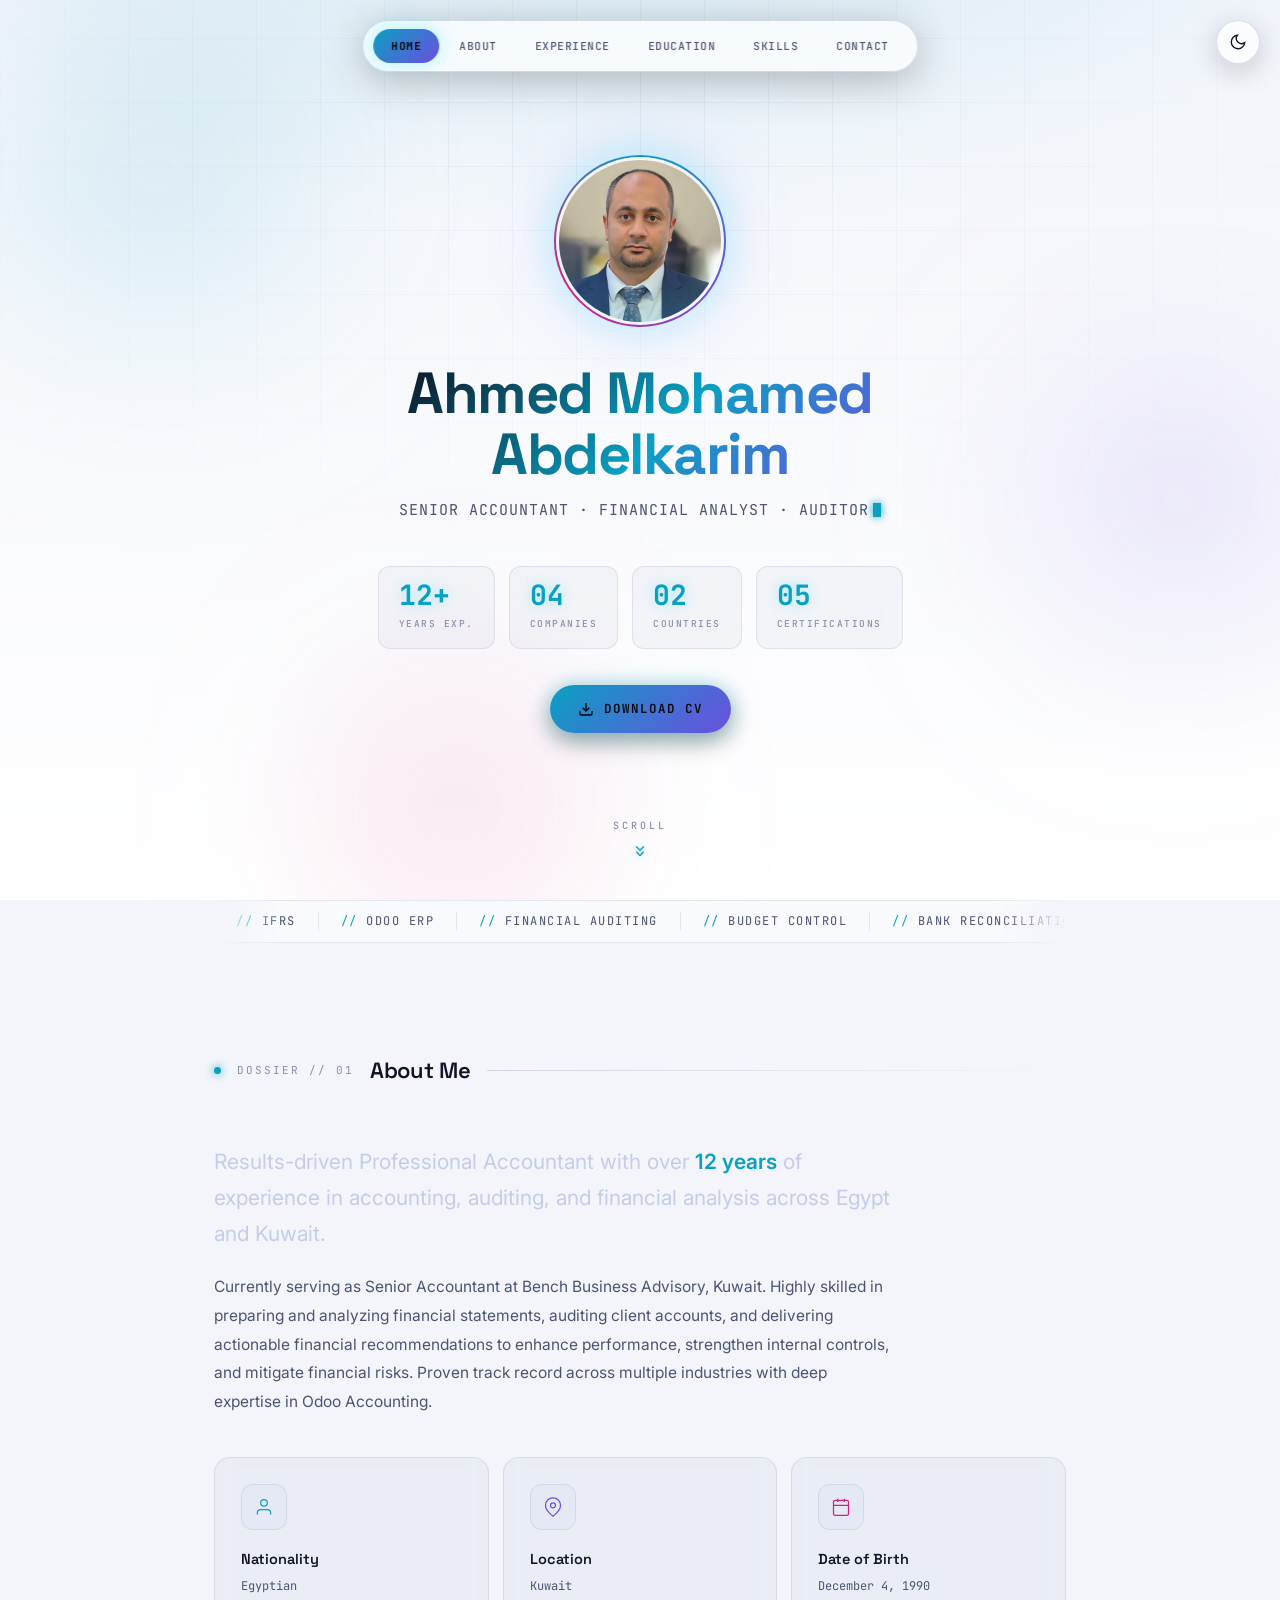
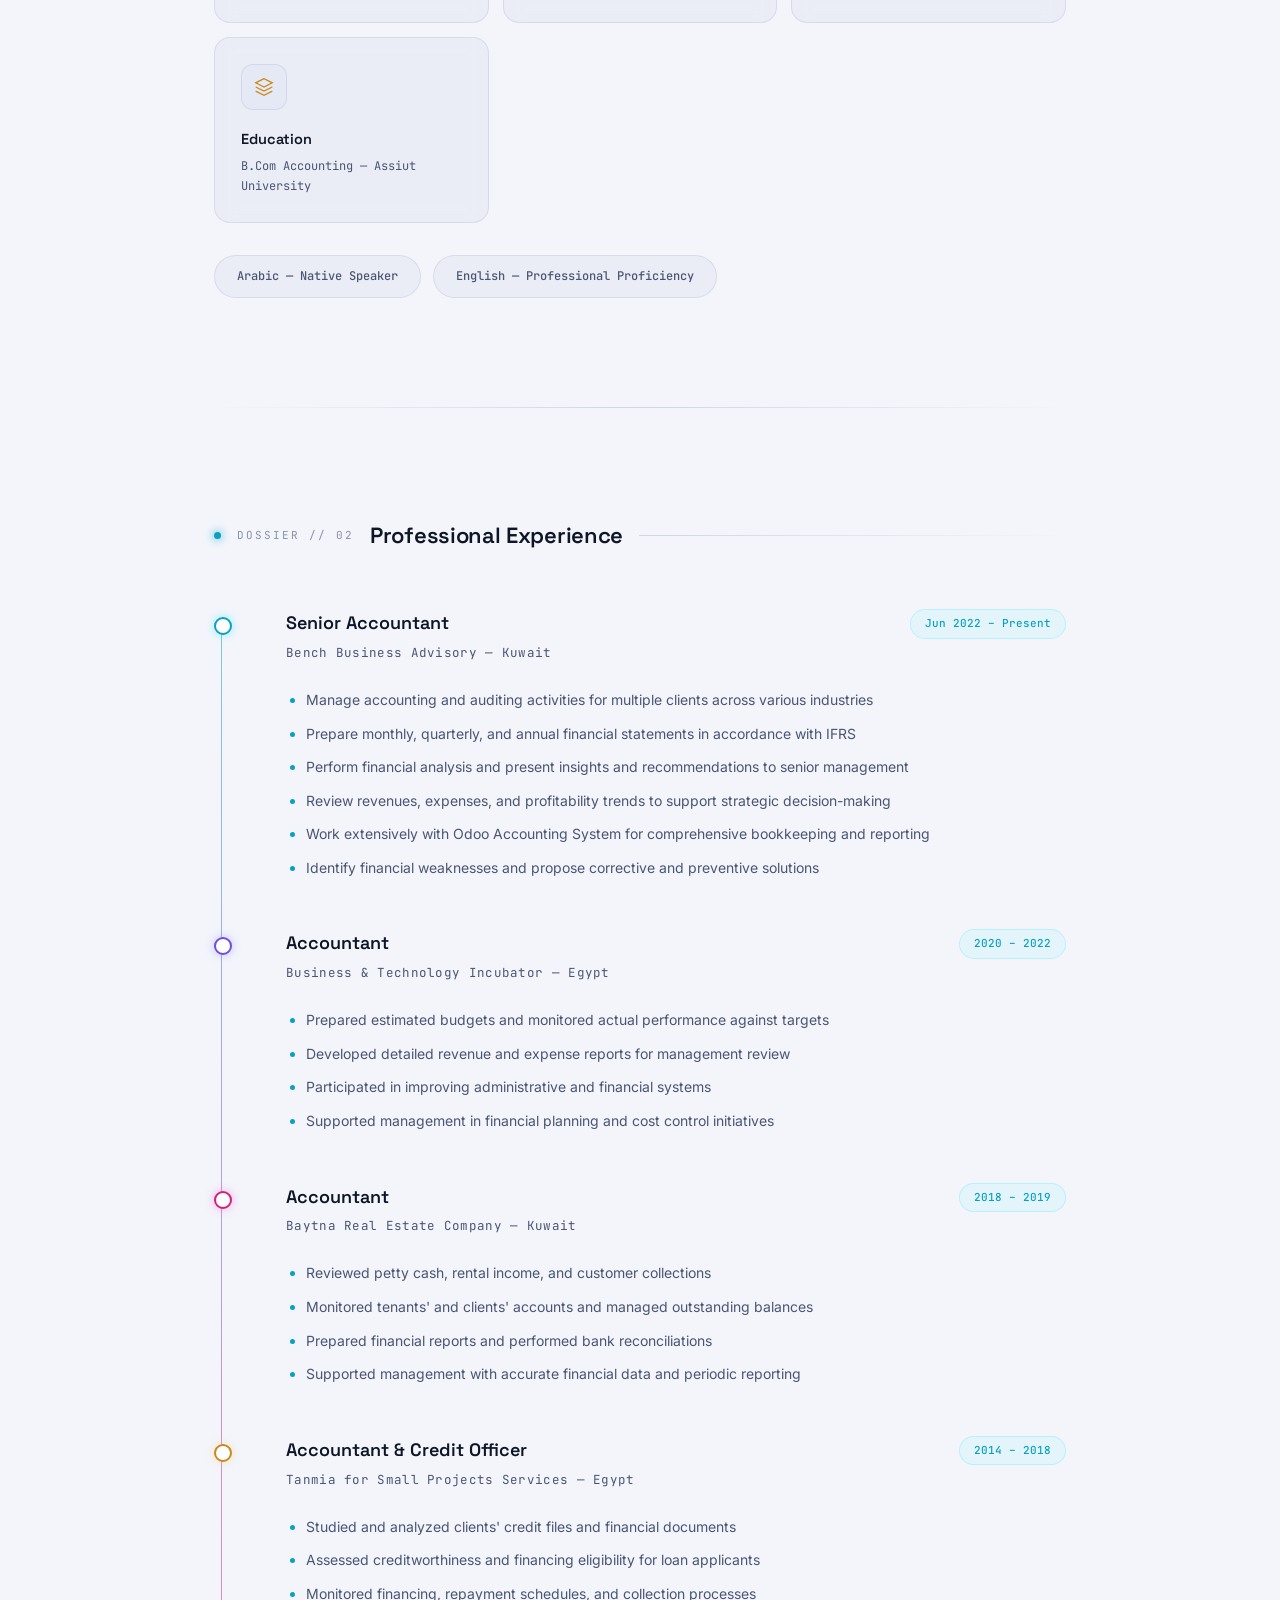
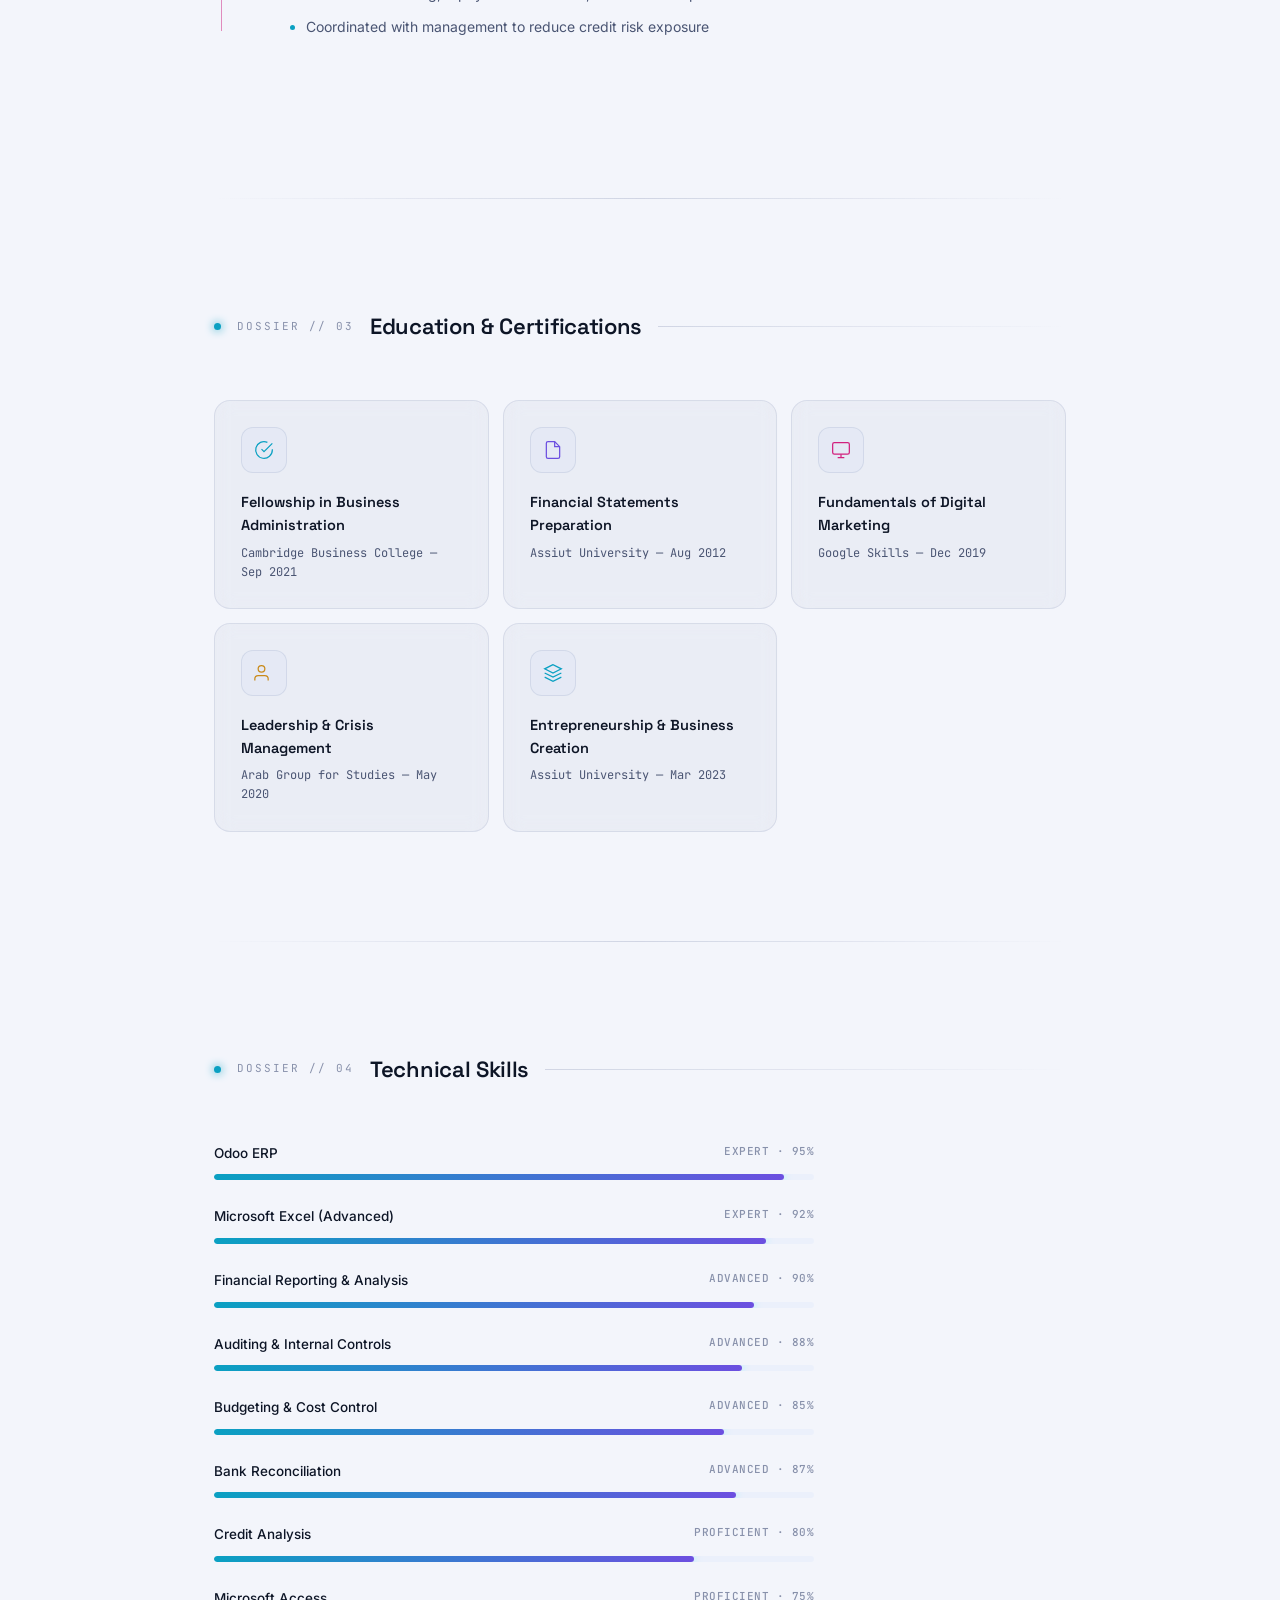
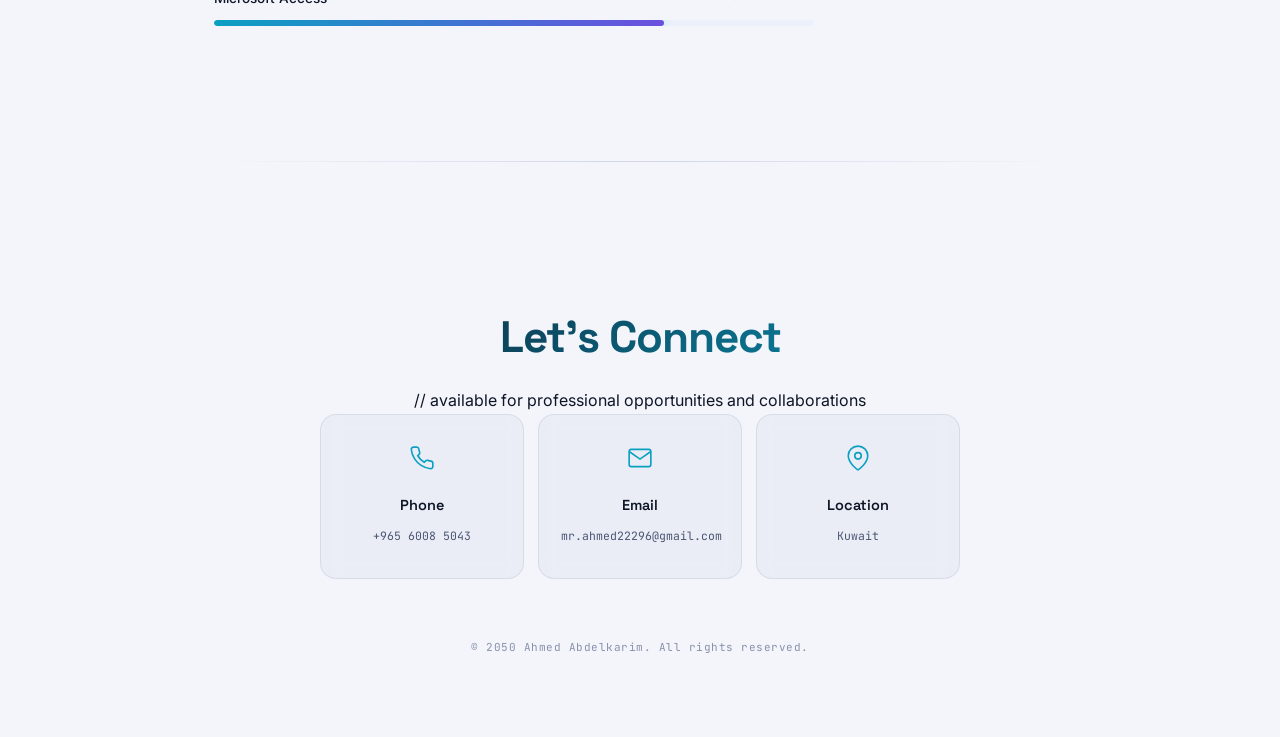
==== commit 2fc8318d: "Add files via upload" ====
--- a/index.html
+++ b/index.html
@@ -1,144 +1,622 @@
 <!DOCTYPE html>
 <html lang="en">
 <head>
-    <meta charset="UTF-8">
-    <meta name="viewport" content="width=device-width, initial-scale=1.0">
-    <title>Resume - Senior Accountant</title>
-    <style>
-        :root {
-            --primary-color: #2c3e50;
-            --accent-color: #3498db;
-            --text-color: #333;
-            --bg-light: #f9f9f9;
-        }
-        body {
-            font-family: 'Segoe UI', Tahoma, Geneva, Verdana, sans-serif;
-            line-height: 1.6;
-            color: var(--text-color);
-            background-color: var(--bg-light);
-            margin: 0;
-            padding: 20px;
-        }
-        .container {
-            max-width: 800px;
-            margin: 0 auto;
-            background: #fff;
-            padding: 40px;
-            box-shadow: 0 0 15px rgba(0,0,0,0.05);
-            border-radius: 8px;
-        }
-        header {
-            border-bottom: 2px solid var(--accent-color);
-            padding-bottom: 20px;
-            margin-bottom: 30px;
-        }
-        h1 {
-            margin: 0;
-            color: var(--primary-color);
-            font-size: 2.2em;
-        }
-        .title {
-            font-size: 1.2em;
-            color: var(--accent-color);
-            margin-top: 5px;
-            font-weight: 600;
-        }
-        section {
-            margin-bottom: 30px;
-        }
-        h2 {
-            color: var(--primary-color);
-            border-bottom: 1px solid #eee;
-            padding-bottom: 5px;
-            font-size: 1.4em;
-        }
-        .timeline-item {
-            margin-bottom: 20px;
-        }
-        .timeline-header {
-            display: flex;
-            justify-content: space-between;
-            align-items: center;
-        }
-        .timeline-title {
-            font-weight: bold;
-            color: var(--primary-color);
-            font-size: 1.1em;
-            margin: 0;
-        }
-        .timeline-date {
-            color: #777;
-            font-size: 0.9em;
-        }
-        .timeline-company {
-            font-weight: 600;
-            color: var(--accent-color);
-            margin-bottom: 5px;
-        }
-        ul {
-            margin: 5px 0;
-            padding-left: 20px;
-        }
-        li {
-            margin-bottom: 5px;
-        }
-    </style>
+<meta charset="UTF-8">
+<meta name="viewport" content="width=device-width, initial-scale=1.0">
+<title>Ahmed Abdelkarim — Senior Accountant</title>
+<link rel="preconnect" href="https://fonts.googleapis.com">
+<link rel="preconnect" href="https://fonts.gstatic.com" crossorigin>
+<link href="https://fonts.googleapis.com/css2?family=Space+Grotesk:wght@500;600;700&family=Inter:wght@300;400;500;600;700&family=JetBrains+Mono:wght@400;500;600;700&display=swap" rel="stylesheet">
+<script>try{if(localStorage.getItem('site-theme')==='dark'){document.documentElement.setAttribute('data-theme','dark');}}catch(e){}</script>
+<style>
+  :root{
+    /* ===== Light theme (default) ===== */
+    --void:#f3f5fb;
+    --void2:#ffffff;
+    --panel:rgba(20,30,80,0.035);
+    --panel-hover:rgba(20,30,80,0.065);
+    --border:rgba(30,50,110,0.16);
+    --border-soft:rgba(30,50,110,0.09);
+    --cyan:#0aa0c2;
+    --violet:#6c4fe0;
+    --magenta:#d1217e;
+    --gold:#c98a1a;
+    --text:#0d1526;
+    --text-dim:#4a5573;
+    --text-dimmer:#8891ab;
+    --nav-bg:rgba(255,255,255,0.72);
+    --ticker-bg:rgba(255,255,255,0.5);
+    --top-glow:rgba(10,160,194,0.12);
+    --grid-line:rgba(30,60,140,0.05);
+    --heading-a:#0d1526;
+    --blob-blend:multiply;
+    --blob-opacity:0.14;
+    --font-display:'Space Grotesk', sans-serif;
+    --font-body:'Inter', -apple-system, BlinkMacSystemFont, sans-serif;
+    --font-mono:'JetBrains Mono', monospace;
+  }
+  html[data-theme="dark"]{
+    --void:#04060d;
+    --void2:#080c18;
+    --panel:rgba(150,180,255,0.045);
+    --panel-hover:rgba(150,180,255,0.08);
+    --border:rgba(140,180,255,0.16);
+    --border-soft:rgba(140,180,255,0.09);
+    --cyan:#00e7ff;
+    --violet:#8b6bff;
+    --magenta:#ff3fa4;
+    --gold:#ffc857;
+    --text:#e9f0ff;
+    --text-dim:#8b96b8;
+    --text-dimmer:#525d80;
+    --nav-bg:rgba(10,14,28,0.6);
+    --ticker-bg:rgba(10,14,28,0.4);
+    --top-glow:#0d1230;
+    --grid-line:rgba(140,180,255,0.06);
+    --heading-a:#ffffff;
+    --blob-blend:screen;
+    --blob-opacity:0.35;
+  }
+  *{margin:0;padding:0;box-sizing:border-box;}
+  html{scroll-behavior:smooth;}
+  body{
+    font-family:var(--font-body);
+    background:var(--void);
+    color:var(--text);
+    line-height:1.6;
+    -webkit-font-smoothing:antialiased;
+    overflow-x:hidden;
+    transition:background 0.4s ease, color 0.4s ease;
+  }
+  ::selection{background:var(--violet);color:#fff;}
+
+  /* ===== Theme toggle ===== */
+  .theme-toggle{position:fixed;top:20px;right:20px;z-index:1001;width:44px;height:44px;
+    border-radius:50%;background:var(--nav-bg);border:1px solid var(--border);
+    backdrop-filter:blur(20px) saturate(1.4);display:flex;align-items:center;justify-content:center;
+    cursor:pointer;color:var(--text);box-shadow:0 8px 30px rgba(0,0,0,0.18);transition:all 0.3s ease;}
+  .theme-toggle:hover{border-color:var(--cyan);box-shadow:0 0 20px rgba(10,160,194,0.25), 0 8px 30px rgba(0,0,0,0.18);}
+  .theme-toggle svg{width:18px;height:18px;stroke:currentColor;stroke-width:1.8;}
+  @media (max-width:480px){.theme-toggle{top:14px;right:14px;width:38px;height:38px;}.theme-toggle svg{width:16px;height:16px;}}
+
+  /* ===== Reduced motion ===== */
+  @media (prefers-reduced-motion: reduce){
+    *, *::before, *::after{
+      animation-duration:0.01ms !important;
+      animation-iteration-count:1 !important;
+      transition-duration:0.01ms !important;
+      scroll-behavior:auto !important;
+    }
+  }
+
+  /* ===== Animated backdrop ===== */
+  .bg-fixed{position:fixed;inset:0;z-index:0;pointer-events:none;overflow:hidden;background:
+      radial-gradient(ellipse 100% 60% at 50% -10%, var(--top-glow) 0%, transparent 60%),
+      linear-gradient(180deg,var(--void) 0%, var(--void2) 100%);}
+  .bg-grid{position:absolute;inset:-10% -10%;
+    background-image:linear-gradient(var(--grid-line) 1px, transparent 1px),
+      linear-gradient(90deg, var(--grid-line) 1px, transparent 1px);
+    background-size:64px 64px;
+    mask-image:radial-gradient(ellipse 70% 60% at 50% 20%, #000 0%, transparent 75%);
+    -webkit-mask-image:radial-gradient(ellipse 70% 60% at 50% 20%, #000 0%, transparent 75%);
+    animation:grid-drift 60s linear infinite;}
+  @keyframes grid-drift{from{background-position:0 0,0 0;}to{background-position:64px 128px,64px 128px;}}
+  .blob{position:absolute;border-radius:50%;filter:blur(70px);opacity:var(--blob-opacity);mix-blend-mode:var(--blob-blend);}
+  .blob-1{width:520px;height:520px;top:-10%;left:-8%;background:radial-gradient(circle,var(--cyan),transparent 70%);animation:drift1 22s ease-in-out infinite;}
+  .blob-2{width:460px;height:460px;top:30%;right:-10%;background:radial-gradient(circle,var(--violet),transparent 70%);animation:drift2 26s ease-in-out infinite;}
+  .blob-3{width:400px;height:400px;bottom:-12%;left:20%;background:radial-gradient(circle,var(--magenta),transparent 70%);animation:drift3 30s ease-in-out infinite;}
+  @keyframes drift1{0%,100%{transform:translate(0,0) scale(1);}50%{transform:translate(80px,60px) scale(1.2);}}
+  @keyframes drift2{0%,100%{transform:translate(0,0) scale(1);}50%{transform:translate(-70px,50px) scale(1.15);}}
+  @keyframes drift3{0%,100%{transform:translate(0,0) scale(1);}50%{transform:translate(50px,-70px) scale(1.25);}}
+
+  /* ===== Nav ===== */
+  .cv-nav{
+    position:fixed;top:20px;left:50%;transform:translateX(-50%);z-index:1000;
+    background:var(--nav-bg);backdrop-filter:blur(20px) saturate(1.4);
+    border:1px solid var(--border);border-radius:50px;
+    padding:8px 10px;display:flex;gap:2px;
+    box-shadow:0 8px 40px rgba(0,0,0,0.25), inset 0 1px 0 rgba(255,255,255,0.04);
+    transition:all 0.3s ease;
+  }
+  .cv-nav.scrolled{top:12px;padding:6px 8px;}
+  .cv-nav button{
+    padding:10px 18px;border-radius:40px;border:none;background:transparent;
+    font-family:var(--font-mono);font-size:11px;font-weight:500;letter-spacing:0.5px;
+    color:var(--text-dim);cursor:pointer;text-transform:uppercase;
+    transition:all 0.25s ease;white-space:nowrap;
+  }
+  .cv-nav button:hover{color:var(--cyan);}
+  .cv-nav button.active{background:linear-gradient(135deg,var(--cyan),var(--violet));color:#05070f;font-weight:700;box-shadow:0 0 18px rgba(0,231,255,0.35);}
+
+  /* ===== Ticker ===== */
+  .ticker{position:relative;z-index:1;width:100%;overflow:hidden;border-top:1px solid var(--border-soft);border-bottom:1px solid var(--border-soft);
+    background:var(--ticker-bg);padding:11px 0;
+    mask-image:linear-gradient(90deg, transparent, #000 8%, #000 92%, transparent);
+    -webkit-mask-image:linear-gradient(90deg, transparent, #000 8%, #000 92%, transparent);}
+  .ticker-track{display:flex;width:max-content;animation:ticker-scroll 34s linear infinite;}
+  @keyframes ticker-scroll{from{transform:translateX(0);}to{transform:translateX(-50%);}}
+  .ticker-item{font-family:var(--font-mono);font-size:12px;letter-spacing:1.5px;color:var(--text-dim);
+    text-transform:uppercase;padding:0 22px;white-space:nowrap;border-right:1px solid var(--border-soft);}
+  .ticker-item span{color:var(--cyan);}
+
+  /* ===== Content Wrapper ===== */
+  .cv-content{position:relative;z-index:1;max-width:900px;margin:0 auto;padding:0 24px;}
+
+  /* ===== Hero ===== */
+  .hero-pro{min-height:100vh;display:flex;flex-direction:column;justify-content:center;align-items:center;text-align:center;position:relative;padding:120px 24px 80px;}
+  .holo-ring{width:172px;height:172px;position:relative;margin-bottom:36px;}
+  .holo-ring .ring-spin{position:absolute;inset:0;border-radius:50%;
+    background:conic-gradient(from 0deg, var(--cyan), var(--violet), var(--magenta), var(--cyan));
+    padding:2px;animation:spin-slow 18s linear infinite;
+    box-shadow:0 0 40px rgba(0,231,255,0.25), 0 0 80px rgba(139,107,255,0.15);}
+  @keyframes spin-slow{from{transform:rotate(0deg);}to{transform:rotate(360deg);}}
+  .holo-ring .ring-inner{width:100%;height:100%;border-radius:50%;background:var(--void2);
+    display:flex;align-items:center;justify-content:center;overflow:hidden;
+    border:3px solid var(--void);position:relative;}
+  .holo-ring .ring-inner img{width:100%;height:100%;object-fit:cover;filter:saturate(1.05) contrast(1.03);}
+  .holo-ring .ring-inner::after{content:'';position:absolute;inset:0;border-radius:50%;
+    background:linear-gradient(180deg, transparent 55%, rgba(0,231,255,0.14) 100%);pointer-events:none;}
+  .orbit{position:absolute;inset:-30px;animation:orbit-spin 40s linear infinite;}
+  @keyframes orbit-spin{from{transform:rotate(0deg);}to{transform:rotate(360deg);}}
+  .orbit-tag{position:absolute;top:50%;left:50%;transform-origin:0 0;font-family:var(--font-mono);
+    font-size:9px;letter-spacing:1px;color:var(--cyan);background:rgba(6,10,20,0.85);
+    border:1px solid var(--border);padding:4px 8px;border-radius:20px;white-space:nowrap;
+    animation:counter-spin 40s linear infinite;box-shadow:0 0 12px rgba(0,231,255,0.2);}
+  @keyframes counter-spin{from{transform:rotate(0deg) translate(0,0) rotate(0deg);}to{transform:rotate(-360deg) translate(0,0) rotate(0deg);}}
+  .ot-1{transform:rotate(30deg) translate(112px) rotate(-30deg);}
+  .ot-2{transform:rotate(150deg) translate(112px) rotate(-150deg);color:var(--violet);}
+  .ot-3{transform:rotate(270deg) translate(112px) rotate(-270deg);color:var(--magenta);}
+
+  .hero-pro h1{font-family:var(--font-display);font-size:58px;font-weight:700;margin:0 0 12px;
+    letter-spacing:-1.5px;line-height:1.06;
+    background:linear-gradient(135deg,var(--heading-a) 0%, var(--cyan) 55%, var(--violet) 100%);
+    -webkit-background-clip:text;-webkit-text-fill-color:transparent;background-clip:text;}
+  .hero-pro .tagline{font-family:var(--font-mono);font-size:15px;color:var(--text-dim);
+    margin-bottom:44px;letter-spacing:1px;text-transform:uppercase;}
+  .hero-pro .tagline .cursor{display:inline-block;width:8px;height:14px;background:var(--cyan);
+    margin-left:4px;vertical-align:-2px;animation:blink 1.1s steps(1) infinite;box-shadow:0 0 8px var(--cyan);}
+  @keyframes blink{0%,49%{opacity:1;}50%,100%{opacity:0;}}
+
+  .hero-stats{display:flex;gap:14px;margin-bottom:36px;flex-wrap:wrap;justify-content:center;}
+  .hero-stat{text-align:left;background:var(--panel);border:1px solid var(--border-soft);
+    border-radius:12px;padding:14px 20px;backdrop-filter:blur(10px);min-width:104px;}
+  .hero-stat .num{font-family:var(--font-mono);font-size:28px;font-weight:700;display:block;line-height:1;color:var(--cyan);text-shadow:0 0 16px rgba(0,231,255,0.4);}
+  .hero-stat .label{font-family:var(--font-mono);font-size:9.5px;color:var(--text-dimmer);margin-top:8px;
+    text-transform:uppercase;letter-spacing:1.5px;font-weight:500;}
+
+  .btn-download{display:inline-flex;align-items:center;gap:10px;font-family:var(--font-mono);
+    font-size:12.5px;font-weight:600;letter-spacing:1px;text-transform:uppercase;color:#05070f;
+    background:linear-gradient(135deg,var(--cyan),var(--violet));border:none;border-radius:40px;
+    padding:14px 28px;cursor:pointer;text-decoration:none;margin-bottom:52px;
+    box-shadow:0 0 24px rgba(0,231,255,0.25), 0 8px 24px rgba(0,0,0,0.4);
+    transition:all 0.3s ease;}
+  .btn-download:hover{transform:translateY(-3px);box-shadow:0 0 34px rgba(0,231,255,0.4), 0 12px 30px rgba(0,0,0,0.5);}
+  .btn-download svg{width:16px;height:16px;stroke:#05070f;stroke-width:2.2;}
+
+  .scroll-hint{position:absolute;bottom:40px;left:50%;transform:translateX(-50%);
+    display:flex;flex-direction:column;align-items:center;gap:8px;color:var(--text-dimmer);
+    font-family:var(--font-mono);font-size:10px;letter-spacing:3px;font-weight:500;
+    animation:bounce 2.5s infinite ease-in-out;}
+  @keyframes bounce{0%,20%,50%,80%,100%{transform:translateX(-50%) translateY(0);}40%{transform:translateX(-50%) translateY(-10px);}60%{transform:translateX(-50%) translateY(-5px);}}
+  .scroll-hint svg{stroke:var(--cyan);filter:drop-shadow(0 0 6px rgba(0,231,255,0.5));}
+
+  /* ===== Section Styling ===== */
+  .section-pro{padding:110px 0;position:relative;}
+  .section-pro:not(:last-child)::after{content:'';position:absolute;bottom:0;left:0;right:0;height:1px;
+    background:linear-gradient(90deg, transparent, var(--border), transparent);}
+  .section-header{display:flex;align-items:center;gap:16px;margin-bottom:56px;}
+  .section-header .dot{width:7px;height:7px;border-radius:50%;background:var(--cyan);flex-shrink:0;
+    box-shadow:0 0 10px var(--cyan);animation:pulse-dot 2.2s ease-in-out infinite;}
+  @keyframes pulse-dot{0%,100%{opacity:1;transform:scale(1);}50%{opacity:0.4;transform:scale(0.7);}}
+  .section-header .eyebrow{font-family:var(--font-mono);font-size:11px;color:var(--text-dimmer);letter-spacing:2px;text-transform:uppercase;white-space:nowrap;}
+  .section-header h2{font-family:var(--font-display);font-size:22px;font-weight:600;color:var(--text);margin:0;white-space:nowrap;letter-spacing:-0.3px;}
+  .section-header .line{flex:1;height:1px;background:linear-gradient(90deg, var(--border), transparent);}
+
+  /* ===== About ===== */
+  .about-text{max-width:680px;}
+  .about-text .lead{font-size:21px;line-height:1.7;color:#c3cdea;margin-bottom:22px;font-weight:400;}
+  .about-text .lead strong{color:var(--cyan);font-weight:600;}
+  .about-text .sub{font-size:15.5px;line-height:1.85;color:var(--text-dim);margin-bottom:40px;}
+
+  .cards-grid{display:grid;grid-template-columns:repeat(auto-fill, minmax(230px, 1fr));gap:14px;}
+  .info-card{background:var(--panel);border:1px solid var(--border-soft);border-radius:16px;
+    padding:26px;transition:all 0.35s cubic-bezier(0.25,0.46,0.45,0.94);position:relative;
+    overflow:hidden;backdrop-filter:blur(10px);}
+  .info-card::before{content:'';position:absolute;top:0;left:0;right:0;height:2px;
+    background:linear-gradient(90deg,var(--cyan),var(--violet));transform:scaleX(0);transform-origin:left;
+    transition:transform 0.35s cubic-bezier(0.25,0.46,0.45,0.94);}
+  .info-card:hover{transform:translateY(-5px);background:var(--panel-hover);border-color:var(--border);
+    box-shadow:0 16px 48px rgba(0,231,255,0.08);}
+  .info-card:hover::before{transform:scaleX(1);}
+  .info-card .icon-wrap{width:46px;height:46px;border-radius:12px;background:rgba(140,180,255,0.06);
+    border:1px solid var(--border-soft);display:flex;align-items:center;justify-content:center;
+    margin-bottom:18px;transition:all 0.3s;}
+  .info-card .icon-wrap svg{width:20px;height:20px;stroke:var(--cyan);transition:stroke 0.3s;}
+  .info-card:nth-child(4n+2) .icon-wrap svg{stroke:var(--violet);}
+  .info-card:nth-child(4n+3) .icon-wrap svg{stroke:var(--magenta);}
+  .info-card:nth-child(4n+4) .icon-wrap svg{stroke:var(--gold);}
+  .info-card:hover .icon-wrap{box-shadow:0 0 16px currentColor;border-color:currentColor;}
+  .info-card h4{font-family:var(--font-display);font-size:14.5px;font-weight:600;margin:0 0 6px;color:var(--text);}
+  .info-card p{font-family:var(--font-mono);font-size:12px;color:var(--text-dim);margin:0;line-height:1.6;}
+
+  .lang-pills{display:flex;gap:12px;flex-wrap:wrap;margin-top:32px;}
+  .lang-pill{padding:11px 22px;border:1px solid var(--border-soft);border-radius:40px;
+    font-family:var(--font-mono);font-size:12px;background:var(--panel);color:var(--text-dim);
+    font-weight:500;transition:all 0.25s;}
+  .lang-pill:hover{border-color:var(--cyan);color:var(--cyan);box-shadow:0 0 14px rgba(0,231,255,0.2);}
+
+  /* ===== Timeline ===== */
+  .timeline{position:relative;padding-left:36px;}
+  .timeline::before{content:'';position:absolute;left:7px;top:10px;bottom:10px;width:1px;
+    background:linear-gradient(180deg,var(--cyan),var(--violet),var(--magenta));opacity:0.5;}
+  .timeline-item{position:relative;margin-bottom:48px;padding-left:36px;}
+  .timeline-item::before{content:'';position:absolute;left:-36px;top:8px;width:14px;height:14px;
+    border-radius:50%;background:var(--void2);border:2.5px solid var(--cyan);z-index:2;
+    transition:all 0.3s ease;box-shadow:0 0 10px rgba(0,231,255,0.4);}
+  .timeline-item:nth-child(2)::before{border-color:var(--violet);box-shadow:0 0 10px rgba(139,107,255,0.4);}
+  .timeline-item:nth-child(3)::before{border-color:var(--magenta);box-shadow:0 0 10px rgba(255,63,164,0.4);}
+  .timeline-item:nth-child(4)::before{border-color:var(--gold);box-shadow:0 0 10px rgba(255,200,87,0.4);}
+  .timeline-item:hover::before{transform:scale(1.3);}
+  .timeline-header{display:flex;justify-content:space-between;align-items:flex-start;margin-bottom:10px;flex-wrap:wrap;gap:10px;}
+  .timeline-title{font-family:var(--font-display);font-size:18px;font-weight:600;margin:0;color:var(--text);}
+  .timeline-company{font-family:var(--font-mono);font-size:12.5px;color:var(--text-dim);margin:5px 0 14px;letter-spacing:0.3px;}
+  .timeline-date{font-family:var(--font-mono);font-size:11px;color:var(--cyan);background:rgba(0,231,255,0.06);
+    border:1px solid rgba(0,231,255,0.2);padding:5px 14px;border-radius:20px;font-weight:500;white-space:nowrap;}
+  .timeline-desc{color:var(--text-dim);font-size:14px;line-height:1.9;}
+  .timeline-desc ul{margin:0;padding-left:20px;}
+  .timeline-desc li{margin-bottom:7px;}
+  .timeline-desc li::marker{color:var(--cyan);}
+
+  /* ===== Skills ===== */
+  .skill-bar{margin-bottom:26px;}
+  .skill-bar-header{display:flex;justify-content:space-between;margin-bottom:10px;font-size:13.5px;}
+  .skill-bar-header span:first-child{font-weight:500;color:var(--text);}
+  .skill-bar-header span:last-child{font-family:var(--font-mono);color:var(--text-dimmer);font-weight:500;font-size:11px;letter-spacing:0.5px;}
+  .skill-bar-track{height:6px;background:rgba(140,180,255,0.07);border-radius:3px;overflow:hidden;}
+  .skill-bar-fill{height:100%;background:linear-gradient(90deg,var(--cyan),var(--violet));border-radius:3px;
+    width:0;transition:width 1.3s cubic-bezier(0.25,0.46,0.45,0.94);box-shadow:0 0 10px rgba(0,231,255,0.4);}
+
+  /* ===== Contact ===== */
+  .contact-section{text-align:center;padding:140px 24px 80px;}
+  .contact-section h2{font-family:var(--font-display);font-size:44px;font-weight:700;margin:0 0 16px;
+    letter-spacing:-1px;background:linear-gradient(135deg,var(--heading-a), var(--cyan));-webkit-background-clip:text;-webkit-text-fill-color:transparent;}
+  .contact-section>p{font-family:var(--font-mono);font-size:14px;color:var(--text-dim);margin-bottom:48px;letter-spacing:0.3px;}
+  .contact-grid{display:grid;grid-template-columns:repeat(auto-fill, minmax(200px, 1fr));gap:14px;max-width:640px;margin:0 auto 48px;}
+  .contact-card{padding:30px 22px;border:1px solid var(--border-soft);border-radius:16px;background:var(--panel);
+    cursor:pointer;transition:all 0.35s ease;text-decoration:none;color:inherit;display:block;backdrop-filter:blur(10px);}
+  .contact-card:hover{background:var(--panel-hover);border-color:var(--cyan);transform:translateY(-4px);
+    box-shadow:0 16px 40px rgba(0,231,255,0.15);}
+  .contact-card svg{width:26px;height:26px;margin-bottom:16px;stroke:var(--cyan);transition:all 0.35s;
+    filter:drop-shadow(0 0 0 transparent);}
+  .contact-card:hover svg{filter:drop-shadow(0 0 8px rgba(0,231,255,0.6));}
+  .contact-card h4{font-family:var(--font-display);font-size:14.5px;font-weight:600;margin:0 0 5px;color:var(--text);}
+  .contact-card span{font-family:var(--font-mono);font-size:11.5px;color:var(--text-dim);}
+  .footer-note{font-family:var(--font-mono);font-size:11px;color:var(--text-dimmer);margin-top:60px;letter-spacing:0.5px;}
+
+  /* ===== Scroll Reveal ===== */
+  .reveal{opacity:0;transform:translateY(40px);transition:all 0.7s cubic-bezier(0.25,0.46,0.45,0.94);}
+  .reveal.visible{opacity:1;transform:translateY(0);}
+
+  :focus-visible{outline:2px solid var(--cyan);outline-offset:3px;border-radius:4px;}
+
+  /* ===== Responsive ===== */
+  @media (max-width:768px){
+    .hero-pro h1{font-size:36px;letter-spacing:-0.8px;}
+    .hero-stats{gap:10px;}
+    .hero-stat{padding:11px 14px;min-width:80px;}
+    .hero-stat .num{font-size:22px;}
+    .section-pro{padding:64px 0;}
+    .contact-section h2{font-size:32px;}
+    .cv-nav{padding:6px 8px;gap:1px;max-width:92vw;overflow-x:auto;}
+    .cv-nav button{padding:8px 12px;font-size:10px;}
+    .timeline-header{flex-direction:column;}
+    .cards-grid{grid-template-columns:1fr;}
+    .holo-ring{width:140px;height:140px;}
+    .orbit-tag{font-size:8px;}
+  }
+  @media (max-width:480px){
+    .hero-pro h1{font-size:28px;}
+    .hero-pro .tagline{font-size:12px;}
+  }
+</style>
 </head>
 <body>
 
-<div class="container">
-    <!-- Header Section -->
-    <header>
-        <h1>الاسم الكامل / Your Name</h1>
-        <div class="title">Senior Accountant</div>
-    </header>
-
-    <!-- Experience Section -->
-    <section>
-        <h2>Professional Experience</h2>
-        
-        <!-- Tamdeen Group Experience -->
-        <div class="timeline-item">
-            <div class="timeline-header">
-                <h3 class="timeline-title">Senior Accountant</h3>
-                <span class="timeline-date">Present</span>
-            </div>
-            <div class="timeline-company">Tamdeen Group</div>
-            <div class="timeline-desc">
-                <ul>
-                    <li>إدارة الرواتب والعمليات المالية والحسابات العامة بدقة عالية وضمان مطابقتها للمعايير المحاسبية.</li>
-                    <li>إعداد التقارير المالية الدورية وتحليل الميزانيات لدعم اتخاذ القرار الإداري.</li>
-                    <li>مراجعة التدفقات النقدية والتدقيق على المعاملات المالية لضمان الالتزام بالسياسات الداخلية.</li>
-                </ul>
-            </div>
+<div class="bg-fixed">
+  <div class="bg-grid"></div>
+  <div class="blob blob-1"></div>
+  <div class="blob blob-2"></div>
+  <div class="blob blob-3"></div>
+</div>
+
+<button class="theme-toggle" id="themeToggle" aria-label="Toggle theme"></button>
+
+<!-- Sticky Navigation -->
+<nav class="cv-nav" id="mainNav">
+  <button onclick="scrollToSec('hero')" class="active" id="nav-hero">Home</button>
+  <button onclick="scrollToSec('about')" id="nav-about">About</button>
+  <button onclick="scrollToSec('exp')" id="nav-exp">Experience</button>
+  <button onclick="scrollToSec('certs')" id="nav-certs">Education</button>
+  <button onclick="scrollToSec('skills')" id="nav-skills">Skills</button>
+  <button onclick="scrollToSec('contact')" id="nav-contact">Contact</button>
+</nav>
+
+<div class="cv-content">
+
+  <!-- ========== HERO ========== -->
+  <section class="hero-pro" id="hero">
+    <div class="holo-ring">
+      <div class="ring-spin"><div class="ring-inner"><img src="[data-uri]" alt="Ahmed Mohamed Abdelkarim"></div></div>
+      <div class="orbit">
+      </div>
+    </div>
+    <h1>Ahmed Mohamed<br>Abdelkarim</h1>
+    <p class="tagline">Senior Accountant · Financial Analyst · Auditor<span class="cursor"></span></p>
+    <div class="hero-stats">
+      <div class="hero-stat"><span class="num">12+</span><span class="label">Years Exp.</span></div>
+      <div class="hero-stat"><span class="num">04</span><span class="label">Companies</span></div>
+      <div class="hero-stat"><span class="num">02</span><span class="label">Countries</span></div>
+      <div class="hero-stat"><span class="num">05</span><span class="label">Certifications</span></div>
+    </div>
+    <a href="[data-uri]" download="Ahmed_Abdelkarim_CV.pdf" class="btn-download">
+      <svg viewBox="0 0 24 24" fill="none" stroke="currentColor"><path d="M21 15v4a2 2 0 0 1-2 2H5a2 2 0 0 1-2-2v-4"/><polyline points="7 10 12 15 17 10"/><line x1="12" y1="15" x2="12" y2="3"/></svg>
+      Download CV
+    </a>
+    <div class="scroll-hint">
+      <span>SCROLL</span>
+      <svg width="18" height="18" viewBox="0 0 24 24" fill="none" stroke="currentColor" stroke-width="2">
+        <path d="M7 13l5 5 5-5M7 6l5 5 5-5"/>
+      </svg>
+    </div>
+  </section>
+
+  <!-- ========== TICKER ========== -->
+  <div class="ticker">
+    <div class="ticker-track" id="tickerTrack"></div>
+  </div>
+
+  <!-- ========== ABOUT ========== -->
+  <section class="section-pro" id="about">
+    <div class="section-header reveal"><span class="dot"></span><span class="eyebrow">DOSSIER // 01</span><h2>About Me</h2><div class="line"></div></div>
+
+    <div class="about-text reveal">
+      <p class="lead">
+        Results-driven Professional Accountant with over <strong>12 years</strong> of experience in accounting, auditing, and financial analysis across Egypt and Kuwait.
+      </p>
+      <p class="sub">
+        Currently serving as Senior Accountant at Bench Business Advisory, Kuwait. Highly skilled in preparing and analyzing financial statements, auditing client accounts, and delivering actionable financial recommendations to enhance performance, strengthen internal controls, and mitigate financial risks. Proven track record across multiple industries with deep expertise in Odoo Accounting.
+      </p>
+    </div>
+
+    <div class="cards-grid reveal">
+      <div class="info-card">
+        <div class="icon-wrap"><svg viewBox="0 0 24 24" fill="none" stroke="currentColor" stroke-width="1.5"><path d="M20 21v-2a4 4 0 0 0-4-4H8a4 4 0 0 0-4 4v2"/><circle cx="12" cy="7" r="4"/></svg></div>
+        <h4>Nationality</h4><p>Egyptian</p>
+      </div>
+      <div class="info-card">
+        <div class="icon-wrap"><svg viewBox="0 0 24 24" fill="none" stroke="currentColor" stroke-width="1.5"><path d="M21 10c0 7-9 13-9 13s-9-6-9-13a9 9 0 0 1 18 0z"/><circle cx="12" cy="10" r="3"/></svg></div>
+        <h4>Location</h4><p>Kuwait</p>
+      </div>
+      <div class="info-card">
+        <div class="icon-wrap"><svg viewBox="0 0 24 24" fill="none" stroke="currentColor" stroke-width="1.5"><rect x="3" y="4" width="18" height="18" rx="2"/><line x1="16" y1="2" x2="16" y2="6"/><line x1="8" y1="2" x2="8" y2="6"/><line x1="3" y1="10" x2="21" y2="10"/></svg></div>
+        <h4>Date of Birth</h4><p>December 4, 1990</p>
+      </div>
+      <div class="info-card">
+        <div class="icon-wrap"><svg viewBox="0 0 24 24" fill="none" stroke="currentColor" stroke-width="1.5"><path d="M12 2L2 7l10 5 10-5-10-5z"/><path d="M2 17l10 5 10-5"/><path d="M2 12l10 5 10-5"/></svg></div>
+        <h4>Education</h4><p>B.Com Accounting — Assiut University</p>
+      </div>
+    </div>
+
+    <div class="lang-pills reveal">
+      <span class="lang-pill">Arabic — Native Speaker</span>
+      <span class="lang-pill">English — Professional Proficiency</span>
+    </div>
+  </section>
+
+  <!-- ========== EXPERIENCE ========== -->
+  <section class="section-pro" id="exp">
+    <div class="section-header reveal"><span class="dot"></span><span class="eyebrow">DOSSIER // 02</span><h2>Professional Experience</h2><div class="line"></div></div>
+
+    <div class="timeline">
+      <div class="timeline-item reveal">
+        <div class="timeline-header">
+          <div><h3 class="timeline-title">Senior Accountant</h3><div class="timeline-company">Bench Business Advisory — Kuwait</div></div>
+          <span class="timeline-date">Jun 2022 – Present</span>
         </div>
-
-        <!-- Add previous experiences here if needed -->
-    </section>
-
-    <!-- Education Section -->
-    <section>
-        <h2>Education</h2>
-        <div class="timeline-item">
-            <div class="timeline-header">
-                <h3 class="timeline-title">Bachelor's Degree in Accounting</h3>
-                <span class="timeline-date">Graduation Year</span>
-            </div>
-            <div class="timeline-company">University Name</div>
+        <div class="timeline-desc"><ul>
+          <li>Manage accounting and auditing activities for multiple clients across various industries</li>
+          <li>Prepare monthly, quarterly, and annual financial statements in accordance with IFRS</li>
+          <li>Perform financial analysis and present insights and recommendations to senior management</li>
+          <li>Review revenues, expenses, and profitability trends to support strategic decision-making</li>
+          <li>Work extensively with Odoo Accounting System for comprehensive bookkeeping and reporting</li>
+          <li>Identify financial weaknesses and propose corrective and preventive solutions</li>
+        </ul></div>
+      </div>
+
+      <div class="timeline-item reveal">
+        <div class="timeline-header">
+          <div><h3 class="timeline-title">Accountant</h3><div class="timeline-company">Business & Technology Incubator — Egypt</div></div>
+          <span class="timeline-date">2020 – 2022</span>
         </div>
-    </section>
-
-    <!-- Skills Section -->
-    <section>
-        <h2>Skills</h2>
-        <ul>
-            <li>Financial Reporting & Analysis</li>
-            <li>General Ledger & Payroll Management</li>
-            <li>Budgeting & Cash Flow Management</li>
-            <li>Advanced Excel & Accounting Software</li>
-        </ul>
-    </section>
+        <div class="timeline-desc"><ul>
+          <li>Prepared estimated budgets and monitored actual performance against targets</li>
+          <li>Developed detailed revenue and expense reports for management review</li>
+          <li>Participated in improving administrative and financial systems</li>
+          <li>Supported management in financial planning and cost control initiatives</li>
+        </ul></div>
+      </div>
+
+      <div class="timeline-item reveal">
+        <div class="timeline-header">
+          <div><h3 class="timeline-title">Accountant</h3><div class="timeline-company">Baytna Real Estate Company — Kuwait</div></div>
+          <span class="timeline-date">2018 – 2019</span>
+        </div>
+        <div class="timeline-desc"><ul>
+          <li>Reviewed petty cash, rental income, and customer collections</li>
+          <li>Monitored tenants' and clients' accounts and managed outstanding balances</li>
+          <li>Prepared financial reports and performed bank reconciliations</li>
+          <li>Supported management with accurate financial data and periodic reporting</li>
+        </ul></div>
+      </div>
+
+      <div class="timeline-item reveal">
+        <div class="timeline-header">
+          <div><h3 class="timeline-title">Accountant & Credit Officer</h3><div class="timeline-company">Tanmia for Small Projects Services — Egypt</div></div>
+          <span class="timeline-date">2014 – 2018</span>
+        </div>
+        <div class="timeline-desc"><ul>
+          <li>Studied and analyzed clients' credit files and financial documents</li>
+          <li>Assessed creditworthiness and financing eligibility for loan applicants</li>
+          <li>Monitored financing, repayment schedules, and collection processes</li>
+          <li>Coordinated with management to reduce credit risk exposure</li>
+        </ul></div>
+      </div>
+    </div>
+  </section>
+
+  <!-- ========== EDUCATION & CERTS ========== -->
+  <section class="section-pro" id="certs">
+    <div class="section-header reveal"><span class="dot"></span><span class="eyebrow">DOSSIER // 03</span><h2>Education & Certifications</h2><div class="line"></div></div>
+
+    <div class="cards-grid reveal">
+      <div class="info-card">
+        <div class="icon-wrap"><svg viewBox="0 0 24 24" fill="none" stroke="currentColor" stroke-width="1.5"><path d="M22 11.08V12a10 10 0 1 1-5.93-9.14"/><polyline points="22 4 12 14.01 9 11.01"/></svg></div>
+        <h4>Fellowship in Business Administration</h4><p>Cambridge Business College — Sep 2021</p>
+      </div>
+      <div class="info-card">
+        <div class="icon-wrap"><svg viewBox="0 0 24 24" fill="none" stroke="currentColor" stroke-width="1.5"><path d="M14 2H6a2 2 0 0 0-2 2v16a2 2 0 0 0 2 2h12a2 2 0 0 0 2-2V8z"/><polyline points="14 2 14 8 20 8"/></svg></div>
+        <h4>Financial Statements Preparation</h4><p>Assiut University — Aug 2012</p>
+      </div>
+      <div class="info-card">
+        <div class="icon-wrap"><svg viewBox="0 0 24 24" fill="none" stroke="currentColor" stroke-width="1.5"><rect x="2" y="3" width="20" height="14" rx="2"/><line x1="8" y1="21" x2="16" y2="21"/><line x1="12" y1="17" x2="12" y2="21"/></svg></div>
+        <h4>Fundamentals of Digital Marketing</h4><p>Google Skills — Dec 2019</p>
+      </div>
+      <div class="info-card">
+        <div class="icon-wrap"><svg viewBox="0 0 24 24" fill="none" stroke="currentColor" stroke-width="1.5"><path d="M17 21v-2a4 4 0 0 0-4-4H5a4 4 0 0 0-4 4v2"/><circle cx="9" cy="7" r="4"/></svg></div>
+        <h4>Leadership & Crisis Management</h4><p>Arab Group for Studies — May 2020</p>
+      </div>
+      <div class="info-card">
+        <div class="icon-wrap"><svg viewBox="0 0 24 24" fill="none" stroke="currentColor" stroke-width="1.5"><path d="M12 2L2 7l10 5 10-5-10-5z"/><path d="M2 17l10 5 10-5"/><path d="M2 12l10 5 10-5"/></svg></div>
+        <h4>Entrepreneurship & Business Creation</h4><p>Assiut University — Mar 2023</p>
+      </div>
+    </div>
+  </section>
+
+  <!-- ========== SKILLS ========== -->
+  <section class="section-pro" id="skills">
+    <div class="section-header reveal"><span class="dot"></span><span class="eyebrow">DOSSIER // 04</span><h2>Technical Skills</h2><div class="line"></div></div>
+
+    <div style="max-width:600px;" class="reveal">
+      <div class="skill-bar"><div class="skill-bar-header"><span>Odoo ERP</span><span>EXPERT · 95%</span></div><div class="skill-bar-track"><div class="skill-bar-fill" data-width="95%"></div></div></div>
+      <div class="skill-bar"><div class="skill-bar-header"><span>Microsoft Excel (Advanced)</span><span>EXPERT · 92%</span></div><div class="skill-bar-track"><div class="skill-bar-fill" data-width="92%"></div></div></div>
+      <div class="skill-bar"><div class="skill-bar-header"><span>Financial Reporting & Analysis</span><span>ADVANCED · 90%</span></div><div class="skill-bar-track"><div class="skill-bar-fill" data-width="90%"></div></div></div>
+      <div class="skill-bar"><div class="skill-bar-header"><span>Auditing & Internal Controls</span><span>ADVANCED · 88%</span></div><div class="skill-bar-track"><div class="skill-bar-fill" data-width="88%"></div></div></div>
+      <div class="skill-bar"><div class="skill-bar-header"><span>Budgeting & Cost Control</span><span>ADVANCED · 85%</span></div><div class="skill-bar-track"><div class="skill-bar-fill" data-width="85%"></div></div></div>
+      <div class="skill-bar"><div class="skill-bar-header"><span>Bank Reconciliation</span><span>ADVANCED · 87%</span></div><div class="skill-bar-track"><div class="skill-bar-fill" data-width="87%"></div></div></div>
+      <div class="skill-bar"><div class="skill-bar-header"><span>Credit Analysis</span><span>PROFICIENT · 80%</span></div><div class="skill-bar-track"><div class="skill-bar-fill" data-width="80%"></div></div></div>
+      <div class="skill-bar"><div class="skill-bar-header"><span>Microsoft Access</span><span>PROFICIENT · 75%</span></div><div class="skill-bar-track"><div class="skill-bar-fill" data-width="75%"></div></div></div>
+    </div>
+  </section>
+
+  <!-- ========== CONTACT ========== -->
+  <section class="contact-section" id="contact">
+    <div class="reveal">
+      <h2>Let's Connect</h2>
+      <p>// available for professional opportunities and collaborations</p>
+
+      <div class="contact-grid">
+        <a href="tel:+96560085043" class="contact-card">
+          <svg viewBox="0 0 24 24" fill="none" stroke="currentColor" stroke-width="1.5"><path d="M22 16.92v3a2 2 0 0 1-2.18 2 19.79 19.79 0 0 1-8.63-3.07 19.5 19.5 0 0 1-6-6 19.79 19.79 0 0 1-3.07-8.67A2 2 0 0 1 4.11 2h3a2 2 0 0 1 2 1.72c.127.96.361 1.903.7 2.81a2 2 0 0 1-.45 2.11L8.09 9.91a16 16 0 0 0 6 6l1.27-1.27a2 2 0 0 1 2.11-.45c.907.339 1.85.573 2.81.7A2 2 0 0 1 22 16.92z"/></svg>
+          <h4>Phone</h4><span>+965 6008 5043</span>
+        </a>
+        <a href="mailto:mr.ahmed22296@gmail.com" class="contact-card">
+          <svg viewBox="0 0 24 24" fill="none" stroke="currentColor" stroke-width="1.5"><path d="M4 4h16c1.1 0 2 .9 2 2v12c0 1.1-.9 2-2 2H4c-1.1 0-2-.9-2-2V6c0-1.1.9-2 2-2z"/><polyline points="22,6 12,13 2,6"/></svg>
+          <h4>Email</h4><span>mr.ahmed22296@gmail.com</span>
+        </a>
+        <a href="#" class="contact-card" onclick="alert('Location: Kuwait'); return false;">
+          <svg viewBox="0 0 24 24" fill="none" stroke="currentColor" stroke-width="1.5"><path d="M21 10c0 7-9 13-9 13s-9-6-9-13a9 9 0 0 1 18 0z"/><circle cx="12" cy="10" r="3"/></svg>
+          <h4>Location</h4><span>Kuwait</span>
+        </a>
+      </div>
+
+      <p class="footer-note">© 2050 Ahmed Abdelkarim. All rights reserved.</p>
+    </div>
+  </section>
+
 </div>
+
+<script>
+  // ===== Ticker content =====
+  const tickerTerms = ['IFRS','ODOO ERP','FINANCIAL AUDITING','BUDGET CONTROL','BANK RECONCILIATION','CREDIT ANALYSIS','COST CONTROL','MS EXCEL ADVANCED','INTERNAL CONTROLS','FINANCIAL REPORTING'];
+  const tickerTrack = document.getElementById('tickerTrack');
+  const buildTicker = () => tickerTerms.map(t => `<span class="ticker-item"><span>//</span> ${t}</span>`).join('');
+  tickerTrack.innerHTML = buildTicker() + buildTicker();
+
+  // ===== Scroll Reveal Animation =====
+  const reveals = document.querySelectorAll('.reveal');
+  const revealObserver = new IntersectionObserver((entries) => {
+    entries.forEach(entry => {
+      if (entry.isIntersecting) {
+        entry.target.classList.add('visible');
+        entry.target.querySelectorAll('.skill-bar-fill').forEach(bar => {
+          bar.style.width = bar.dataset.width;
+        });
+      }
+    });
+  }, { threshold: 0.12, rootMargin: '0px 0px -40px 0px' });
+  reveals.forEach(el => revealObserver.observe(el));
+
+  // ===== Nav Active State on Scroll =====
+  const sections = ['hero','about','exp','certs','skills','contact'];
+  const navObserver = new IntersectionObserver((entries) => {
+    entries.forEach(entry => {
+      if (entry.isIntersecting) {
+        document.querySelectorAll('.cv-nav button').forEach(b => b.classList.remove('active'));
+        const btn = document.getElementById('nav-' + entry.target.id);
+        if (btn) btn.classList.add('active');
+      }
+    });
+  }, { threshold: 0.25 });
+  sections.forEach(id => {
+    const el = document.getElementById(id);
+    if (el) navObserver.observe(el);
+  });
+
+  // ===== Smooth Scroll =====
+  function scrollToSec(id) {
+    document.getElementById(id).scrollIntoView({ behavior: 'smooth' });
+  }
+
+  // ===== Nav shrink on scroll =====
+  const nav = document.getElementById('mainNav');
+  window.addEventListener('scroll', () => {
+    if (window.scrollY > 100) nav.classList.add('scrolled');
+    else nav.classList.remove('scrolled');
+  });
+
+  // ===== Theme toggle =====
+  const root = document.documentElement;
+  const themeBtn = document.getElementById('themeToggle');
+  const sunSVG = '<svg viewBox="0 0 24 24" fill="none" stroke="currentColor" stroke-width="1.8"><circle cx="12" cy="12" r="4"/><path d="M12 2v2M12 20v2M4.93 4.93l1.41 1.41M17.66 17.66l1.41 1.41M2 12h2M20 12h2M4.93 19.07l1.41-1.41M17.66 6.34l1.41-1.41"/></svg>';
+  const moonSVG = '<svg viewBox="0 0 24 24" fill="none" stroke="currentColor" stroke-width="1.8"><path d="M21 12.79A9 9 0 1 1 11.21 3 7 7 0 0 0 21 12.79z"/></svg>';
+  function syncThemeIcon(){
+    const isDark = root.getAttribute('data-theme') === 'dark';
+    themeBtn.innerHTML = isDark ? sunSVG : moonSVG;
+    themeBtn.setAttribute('aria-label', isDark ? 'Switch to light mode' : 'Switch to dark mode');
+  }
+  syncThemeIcon();
+  themeBtn.addEventListener('click', () => {
+    const isDark = root.getAttribute('data-theme') === 'dark';
+    if (isDark) {
+      root.removeAttribute('data-theme');
+      try { localStorage.setItem('site-theme', 'light'); } catch(e) {}
+    } else {
+      root.setAttribute('data-theme', 'dark');
+      try { localStorage.setItem('site-theme', 'dark'); } catch(e) {}
+    }
+    syncThemeIcon();
+  });
+</script>
 
 </body>
 </html>
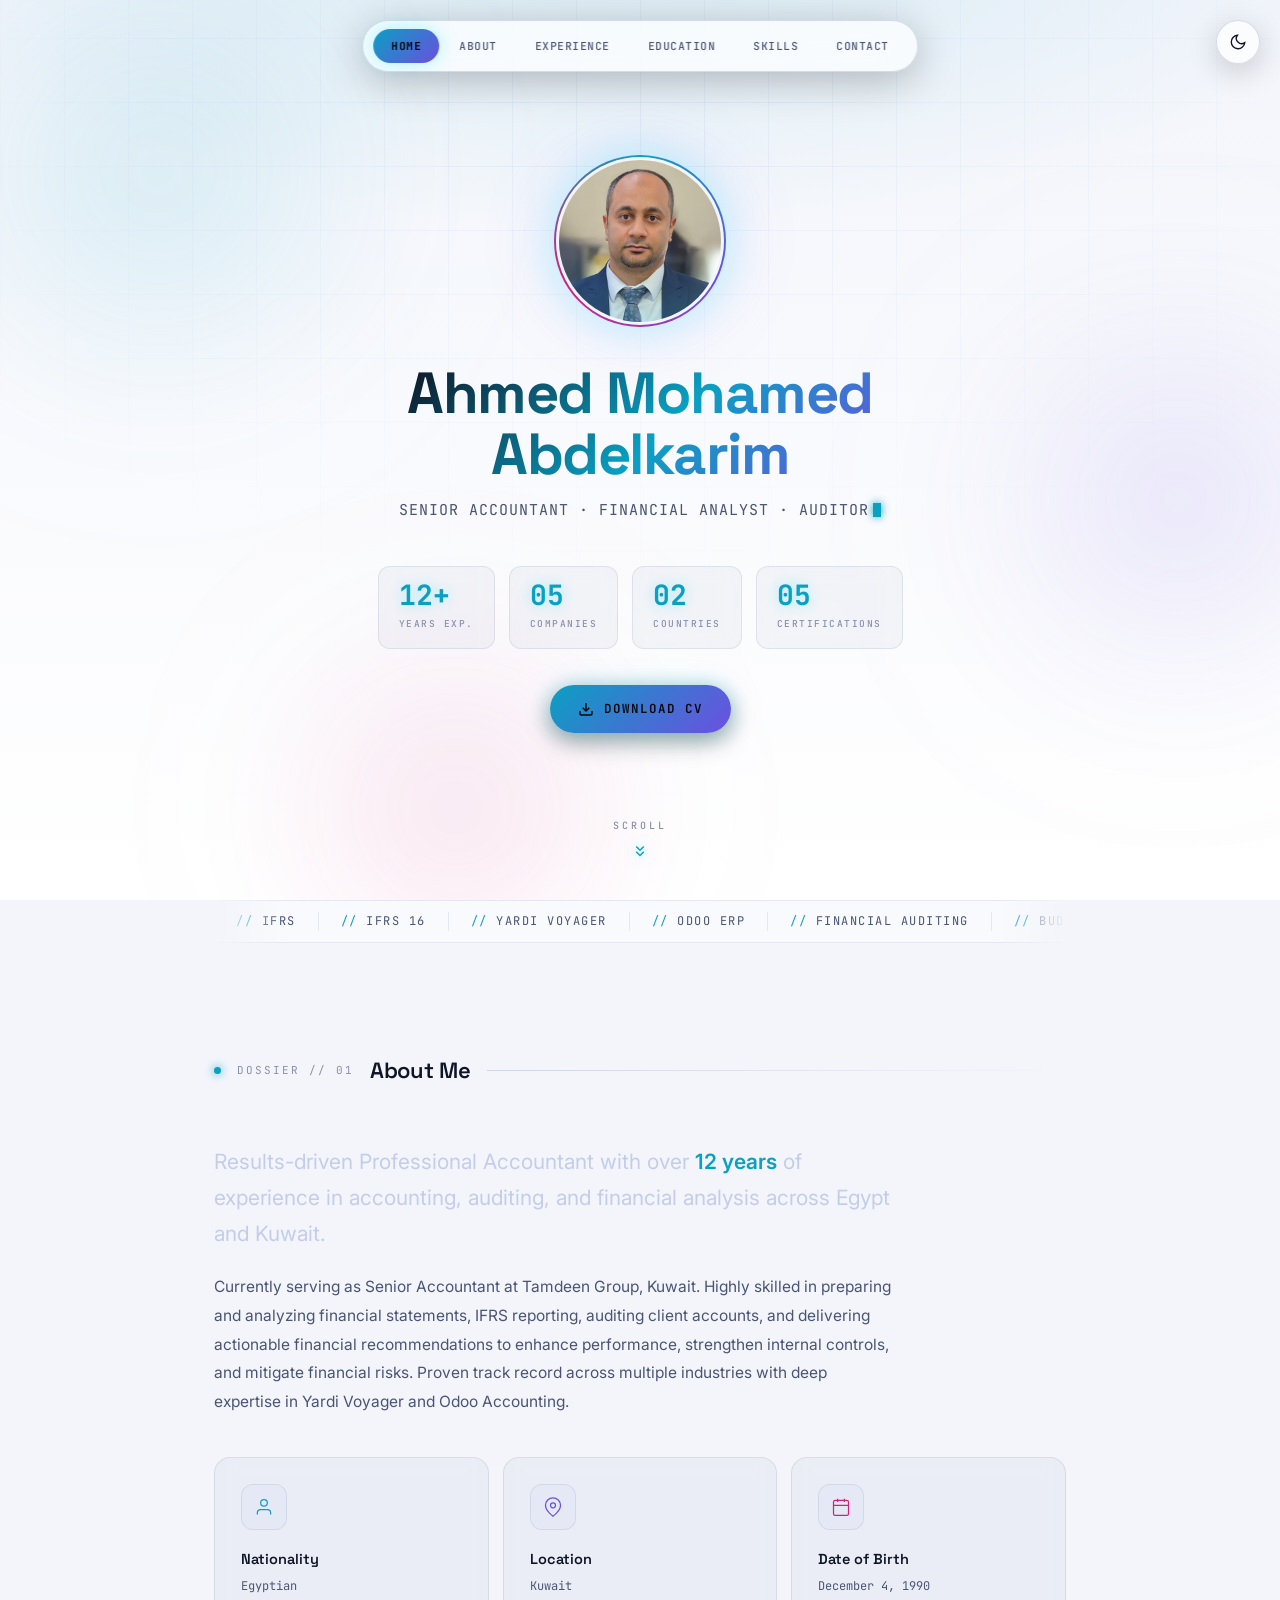
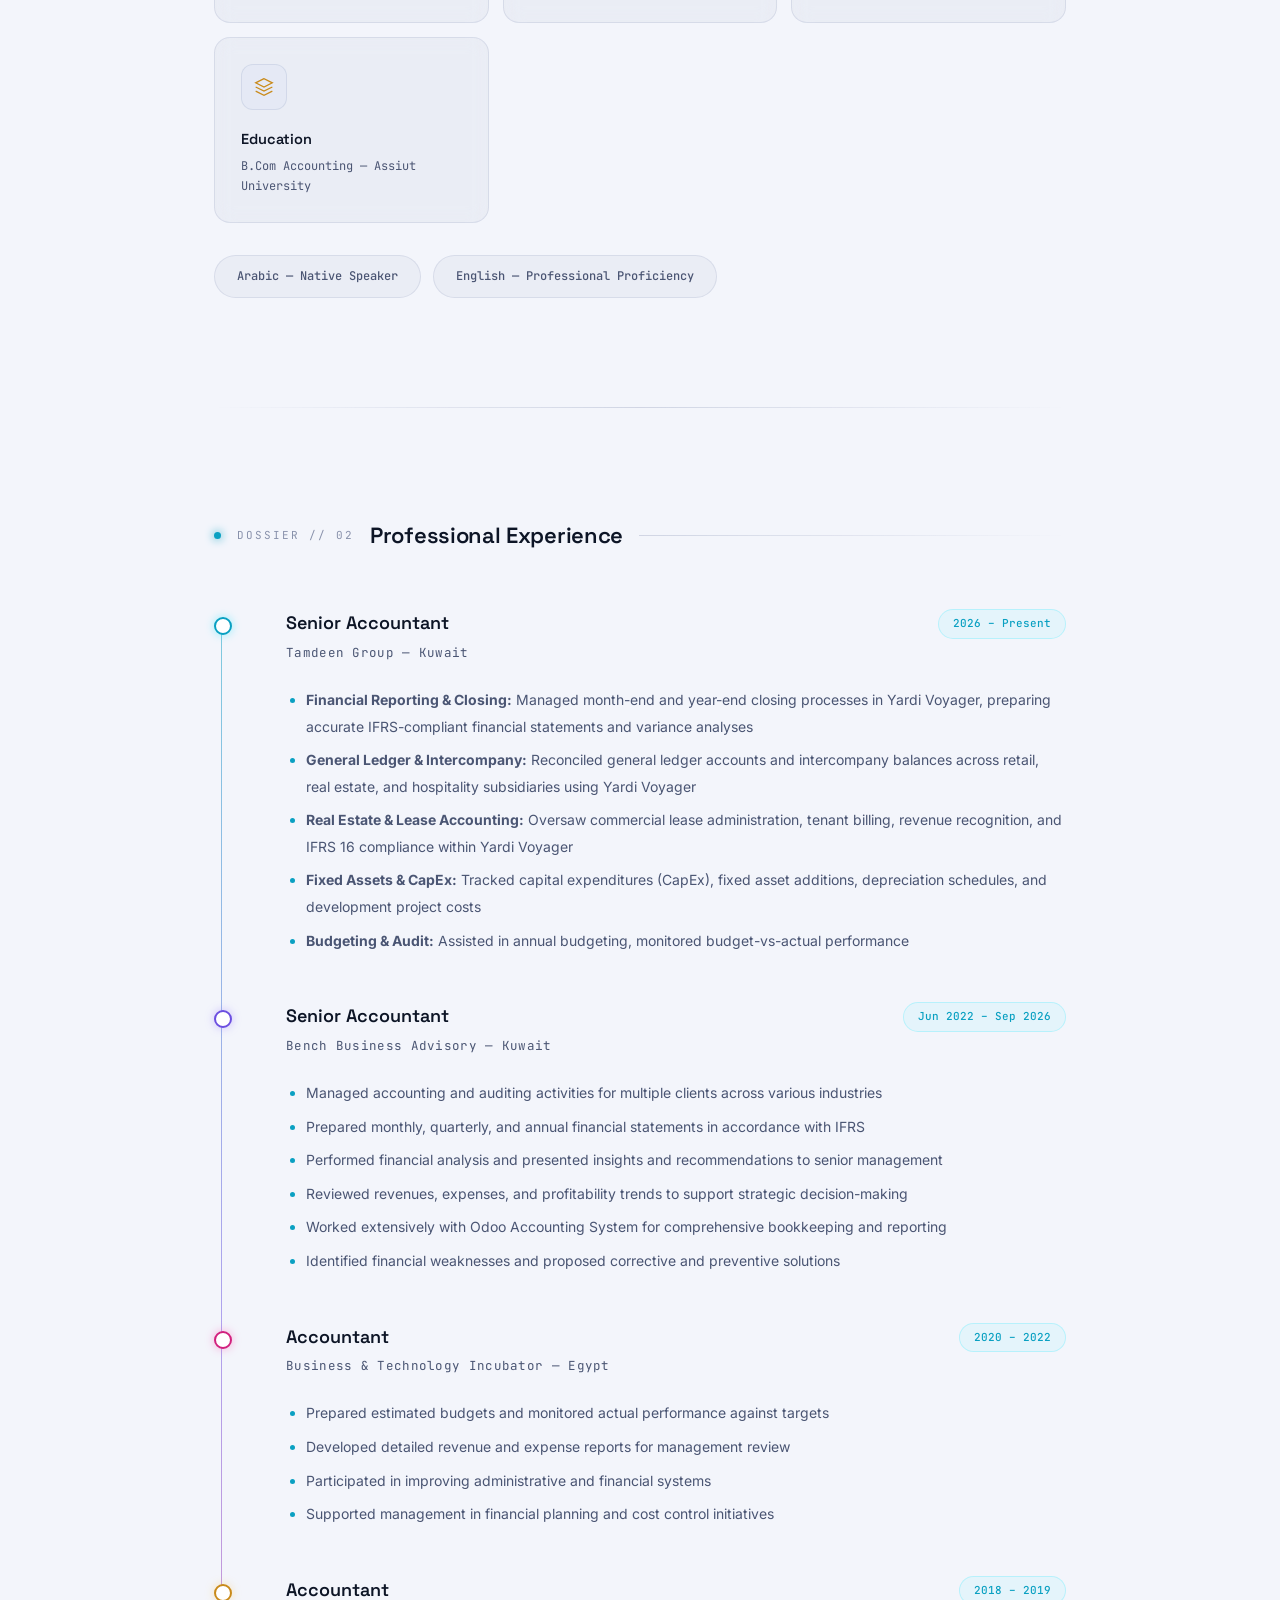
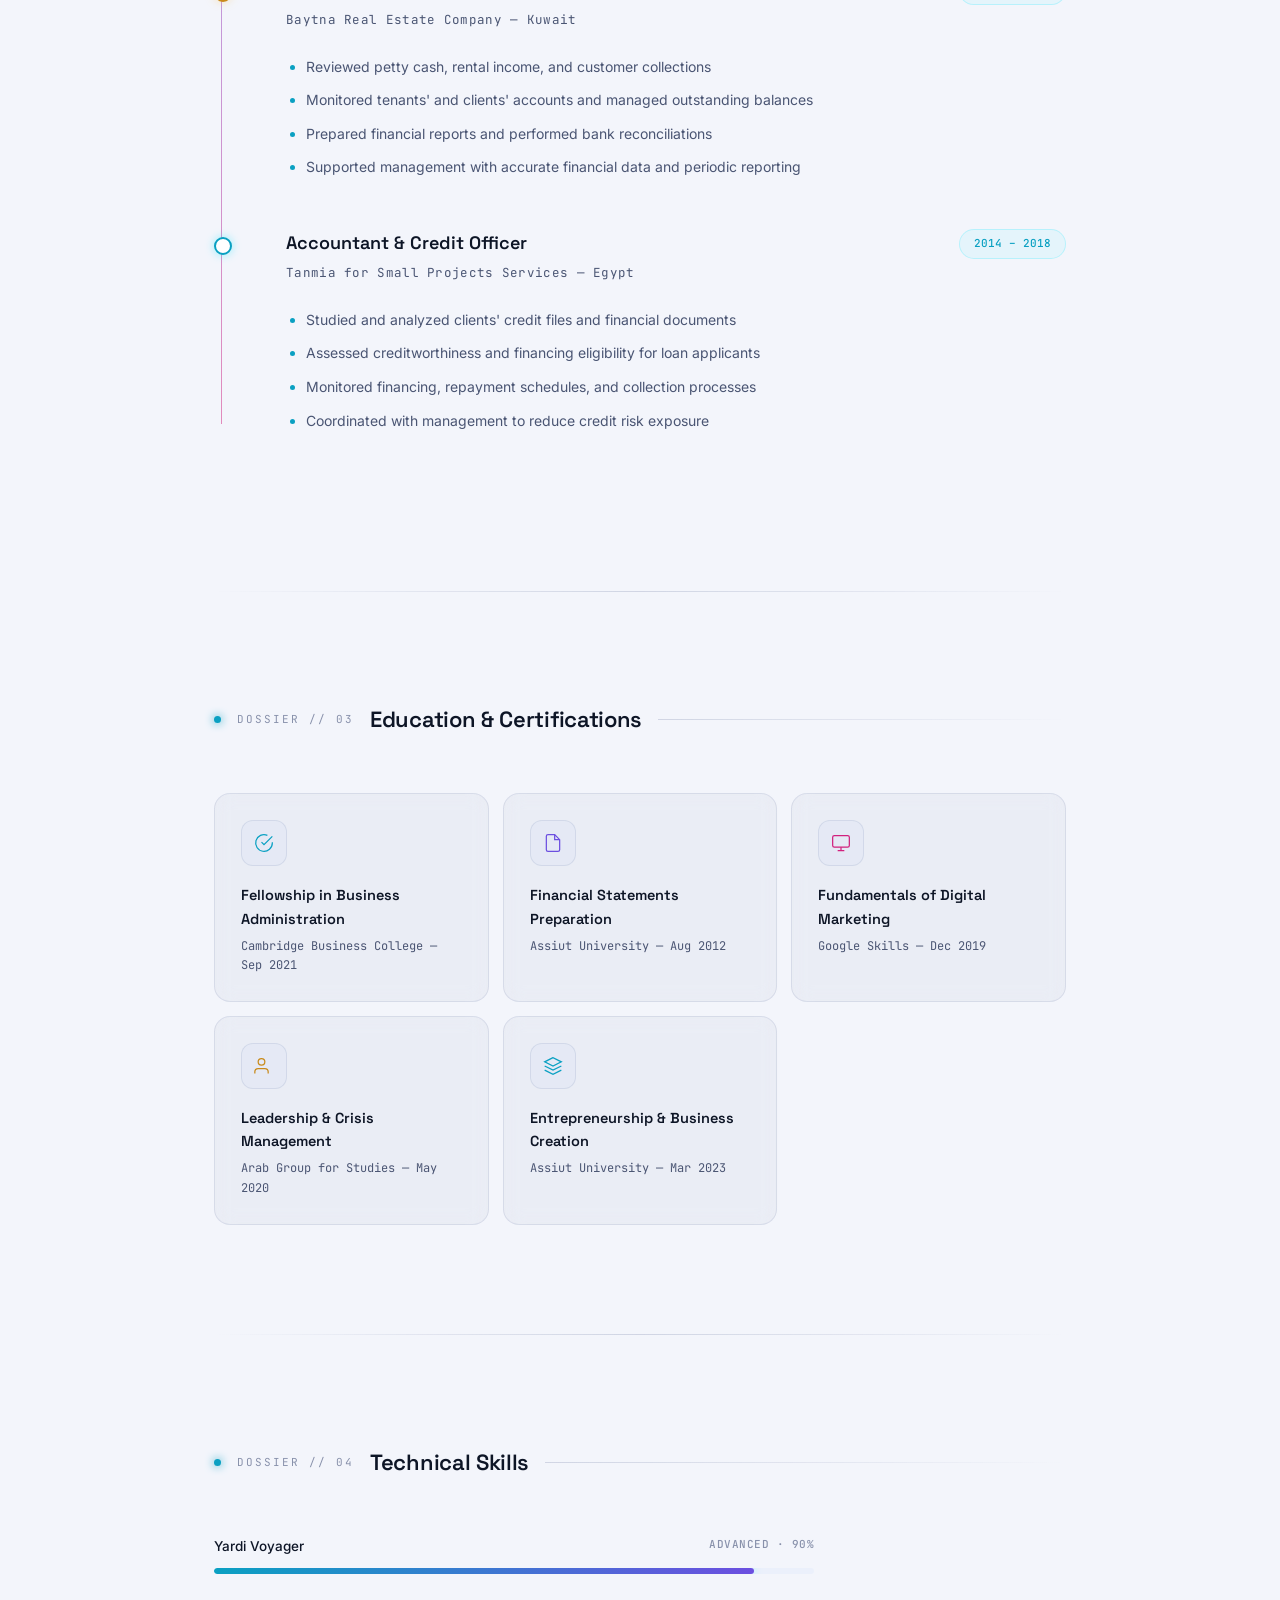
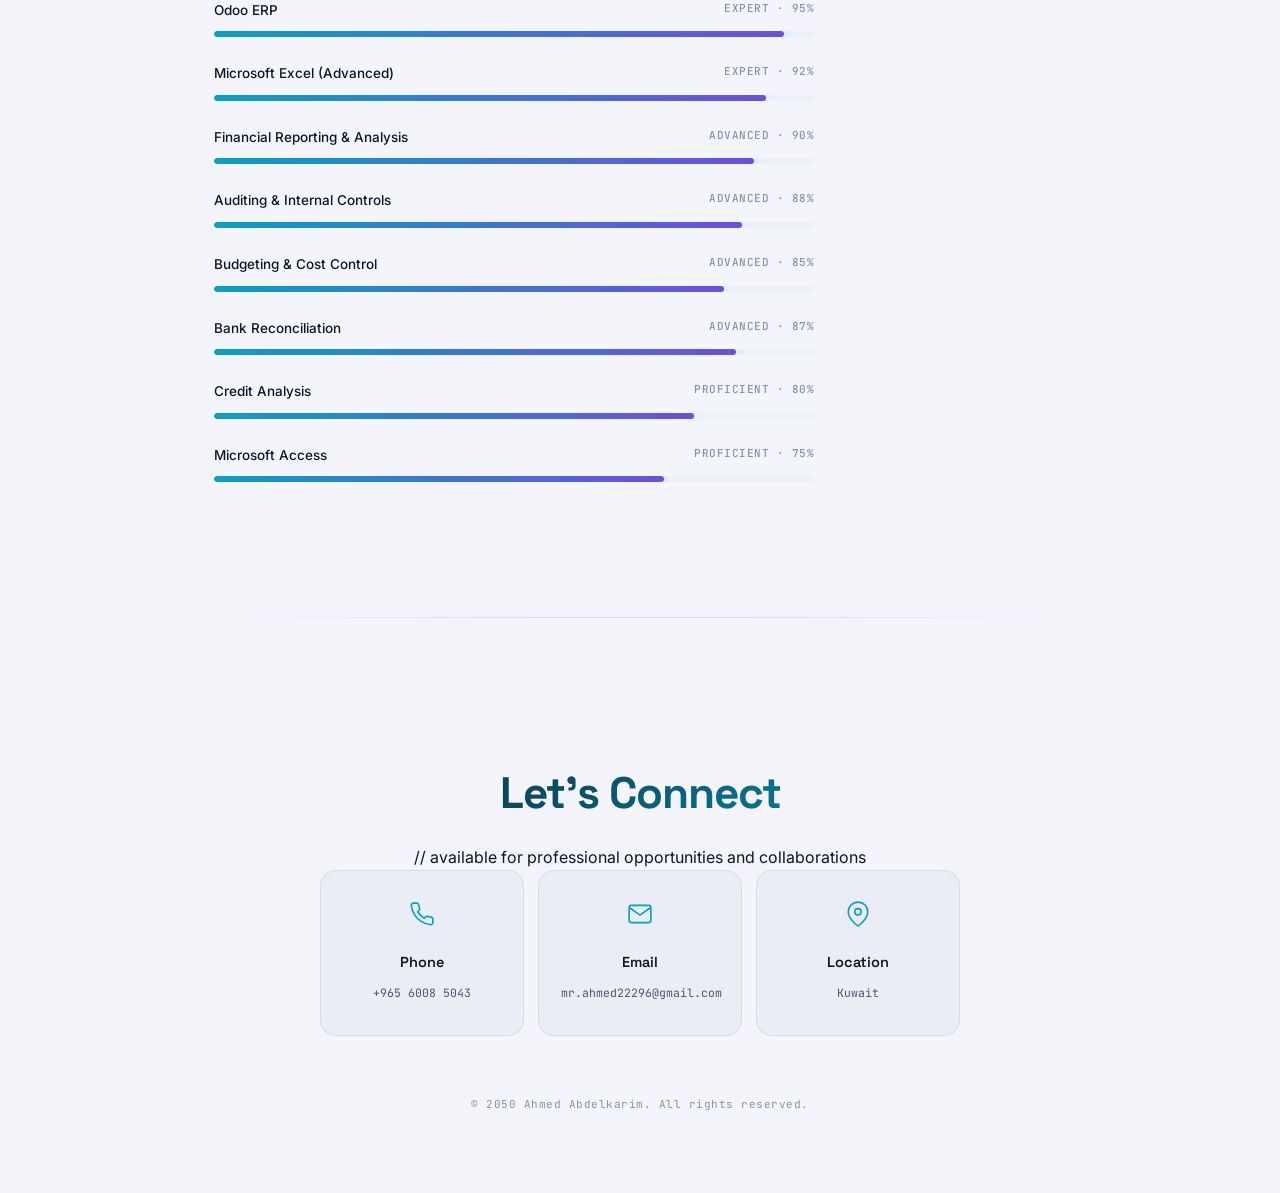
==== commit f3b49cbb: "Rename index .html to index.html" ====
--- a/index.html
+++ b/index.html
@@ -354,11 +354,11 @@
     <p class="tagline">Senior Accountant · Financial Analyst · Auditor<span class="cursor"></span></p>
     <div class="hero-stats">
       <div class="hero-stat"><span class="num">12+</span><span class="label">Years Exp.</span></div>
-      <div class="hero-stat"><span class="num">04</span><span class="label">Companies</span></div>
+      <div class="hero-stat"><span class="num">05</span><span class="label">Companies</span></div>
       <div class="hero-stat"><span class="num">02</span><span class="label">Countries</span></div>
       <div class="hero-stat"><span class="num">05</span><span class="label">Certifications</span></div>
     </div>
-    <a href="[data-uri]" download="Ahmed_Abdelkarim_CV.pdf" class="btn-download">
+    <a href="[data-uri]" download="Ahmed_Abdelkarim_CV.pdf" class="btn-download">
       <svg viewBox="0 0 24 24" fill="none" stroke="currentColor"><path d="M21 15v4a2 2 0 0 1-2 2H5a2 2 0 0 1-2-2v-4"/><polyline points="7 10 12 15 17 10"/><line x1="12" y1="15" x2="12" y2="3"/></svg>
       Download CV
     </a>
@@ -384,7 +384,7 @@
         Results-driven Professional Accountant with over <strong>12 years</strong> of experience in accounting, auditing, and financial analysis across Egypt and Kuwait.
       </p>
       <p class="sub">
-        Currently serving as Senior Accountant at Bench Business Advisory, Kuwait. Highly skilled in preparing and analyzing financial statements, auditing client accounts, and delivering actionable financial recommendations to enhance performance, strengthen internal controls, and mitigate financial risks. Proven track record across multiple industries with deep expertise in Odoo Accounting.
+        Currently serving as Senior Accountant at Tamdeen Group, Kuwait. Highly skilled in preparing and analyzing financial statements, IFRS reporting, auditing client accounts, and delivering actionable financial recommendations to enhance performance, strengthen internal controls, and mitigate financial risks. Proven track record across multiple industries with deep expertise in Yardi Voyager and Odoo Accounting.
       </p>
     </div>
 
@@ -420,16 +420,30 @@
     <div class="timeline">
       <div class="timeline-item reveal">
         <div class="timeline-header">
-          <div><h3 class="timeline-title">Senior Accountant</h3><div class="timeline-company">Bench Business Advisory — Kuwait</div></div>
-          <span class="timeline-date">Jun 2022 – Present</span>
+          <div><h3 class="timeline-title">Senior Accountant</h3><div class="timeline-company">Tamdeen Group — Kuwait</div></div>
+          <span class="timeline-date">2026 – Present</span>
         </div>
         <div class="timeline-desc"><ul>
-          <li>Manage accounting and auditing activities for multiple clients across various industries</li>
-          <li>Prepare monthly, quarterly, and annual financial statements in accordance with IFRS</li>
-          <li>Perform financial analysis and present insights and recommendations to senior management</li>
-          <li>Review revenues, expenses, and profitability trends to support strategic decision-making</li>
-          <li>Work extensively with Odoo Accounting System for comprehensive bookkeeping and reporting</li>
-          <li>Identify financial weaknesses and propose corrective and preventive solutions</li>
+          <li><strong>Financial Reporting & Closing:</strong> Managed month-end and year-end closing processes in Yardi Voyager, preparing accurate IFRS-compliant financial statements and variance analyses</li>
+          <li><strong>General Ledger & Intercompany:</strong> Reconciled general ledger accounts and intercompany balances across retail, real estate, and hospitality subsidiaries using Yardi Voyager</li>
+          <li><strong>Real Estate & Lease Accounting:</strong> Oversaw commercial lease administration, tenant billing, revenue recognition, and IFRS 16 compliance within Yardi Voyager</li>
+          <li><strong>Fixed Assets & CapEx:</strong> Tracked capital expenditures (CapEx), fixed asset additions, depreciation schedules, and development project costs</li>
+          <li><strong>Budgeting & Audit:</strong> Assisted in annual budgeting, monitored budget-vs-actual performance</li>
+        </ul></div>
+      </div>
+
+      <div class="timeline-item reveal">
+        <div class="timeline-header">
+          <div><h3 class="timeline-title">Senior Accountant</h3><div class="timeline-company">Bench Business Advisory — Kuwait</div></div>
+          <span class="timeline-date">Jun 2022 – Sep 2026</span>
+        </div>
+        <div class="timeline-desc"><ul>
+          <li>Managed accounting and auditing activities for multiple clients across various industries</li>
+          <li>Prepared monthly, quarterly, and annual financial statements in accordance with IFRS</li>
+          <li>Performed financial analysis and presented insights and recommendations to senior management</li>
+          <li>Reviewed revenues, expenses, and profitability trends to support strategic decision-making</li>
+          <li>Worked extensively with Odoo Accounting System for comprehensive bookkeeping and reporting</li>
+          <li>Identified financial weaknesses and proposed corrective and preventive solutions</li>
         </ul></div>
       </div>
 
@@ -507,6 +521,7 @@
     <div class="section-header reveal"><span class="dot"></span><span class="eyebrow">DOSSIER // 04</span><h2>Technical Skills</h2><div class="line"></div></div>
 
     <div style="max-width:600px;" class="reveal">
+      <div class="skill-bar"><div class="skill-bar-header"><span>Yardi Voyager</span><span>ADVANCED · 90%</span></div><div class="skill-bar-track"><div class="skill-bar-fill" data-width="90%"></div></div></div>
       <div class="skill-bar"><div class="skill-bar-header"><span>Odoo ERP</span><span>EXPERT · 95%</span></div><div class="skill-bar-track"><div class="skill-bar-fill" data-width="95%"></div></div></div>
       <div class="skill-bar"><div class="skill-bar-header"><span>Microsoft Excel (Advanced)</span><span>EXPERT · 92%</span></div><div class="skill-bar-track"><div class="skill-bar-fill" data-width="92%"></div></div></div>
       <div class="skill-bar"><div class="skill-bar-header"><span>Financial Reporting & Analysis</span><span>ADVANCED · 90%</span></div><div class="skill-bar-track"><div class="skill-bar-fill" data-width="90%"></div></div></div>
@@ -547,7 +562,7 @@
 
 <script>
   // ===== Ticker content =====
-  const tickerTerms = ['IFRS','ODOO ERP','FINANCIAL AUDITING','BUDGET CONTROL','BANK RECONCILIATION','CREDIT ANALYSIS','COST CONTROL','MS EXCEL ADVANCED','INTERNAL CONTROLS','FINANCIAL REPORTING'];
+  const tickerTerms = ['IFRS','IFRS 16','YARDI VOYAGER','ODOO ERP','FINANCIAL AUDITING','BUDGET CONTROL','BANK RECONCILIATION','CREDIT ANALYSIS','COST CONTROL','MS EXCEL ADVANCED','INTERNAL CONTROLS','FINANCIAL REPORTING'];
   const tickerTrack = document.getElementById('tickerTrack');
   const buildTicker = () => tickerTerms.map(t => `<span class="ticker-item"><span>//</span> ${t}</span>`).join('');
   tickerTrack.innerHTML = buildTicker() + buildTicker();
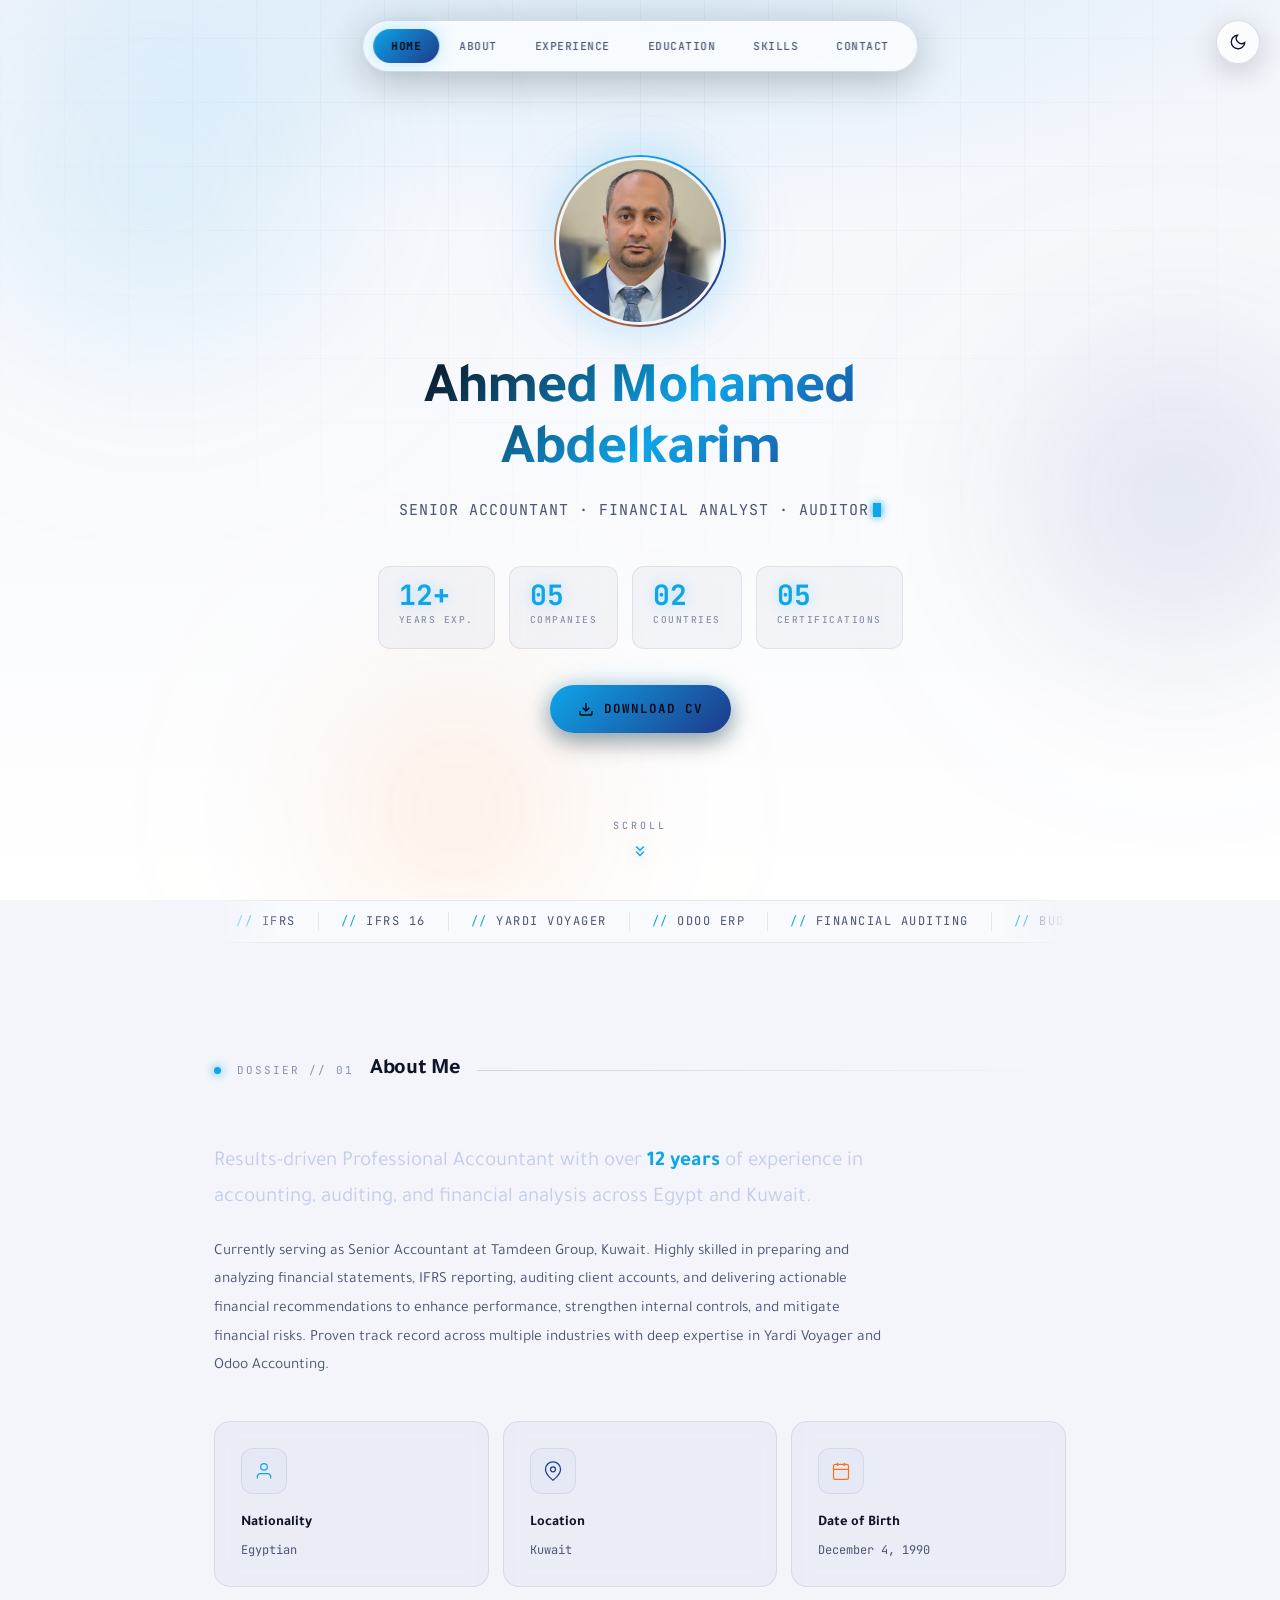
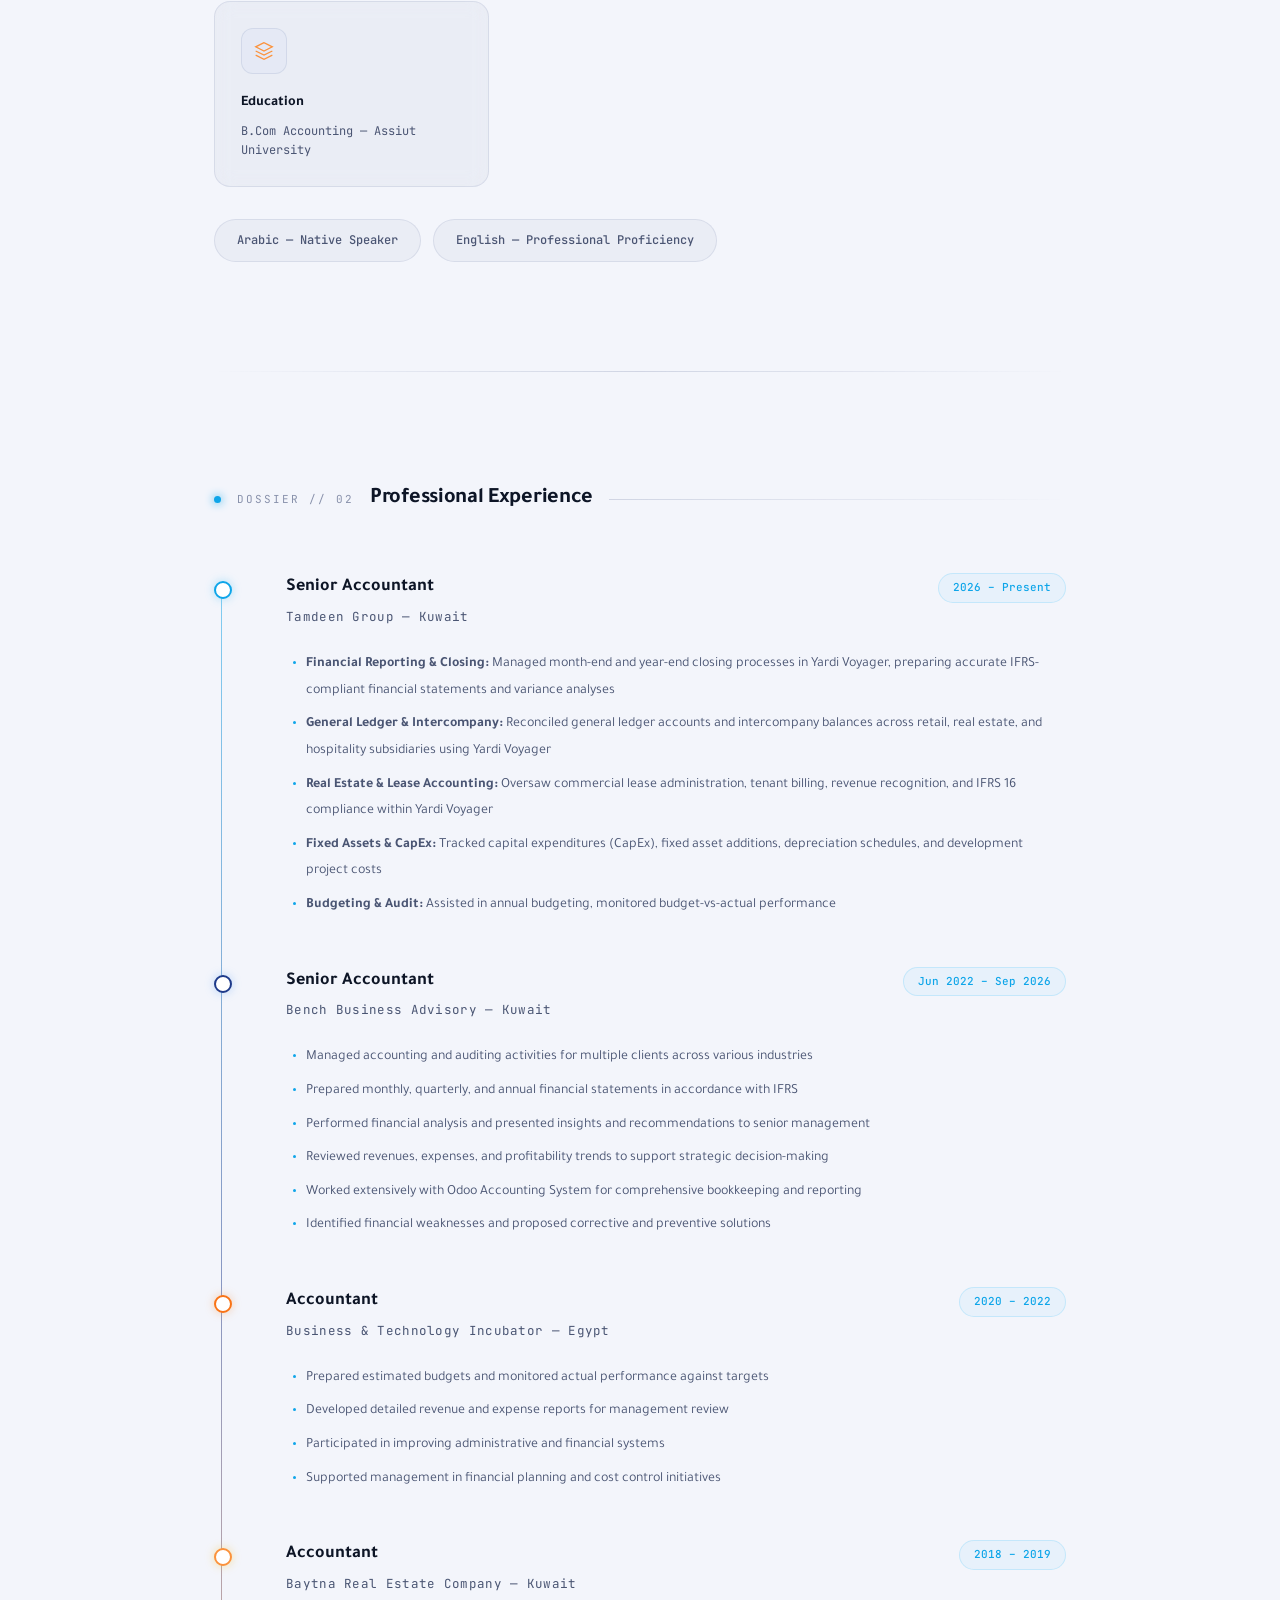
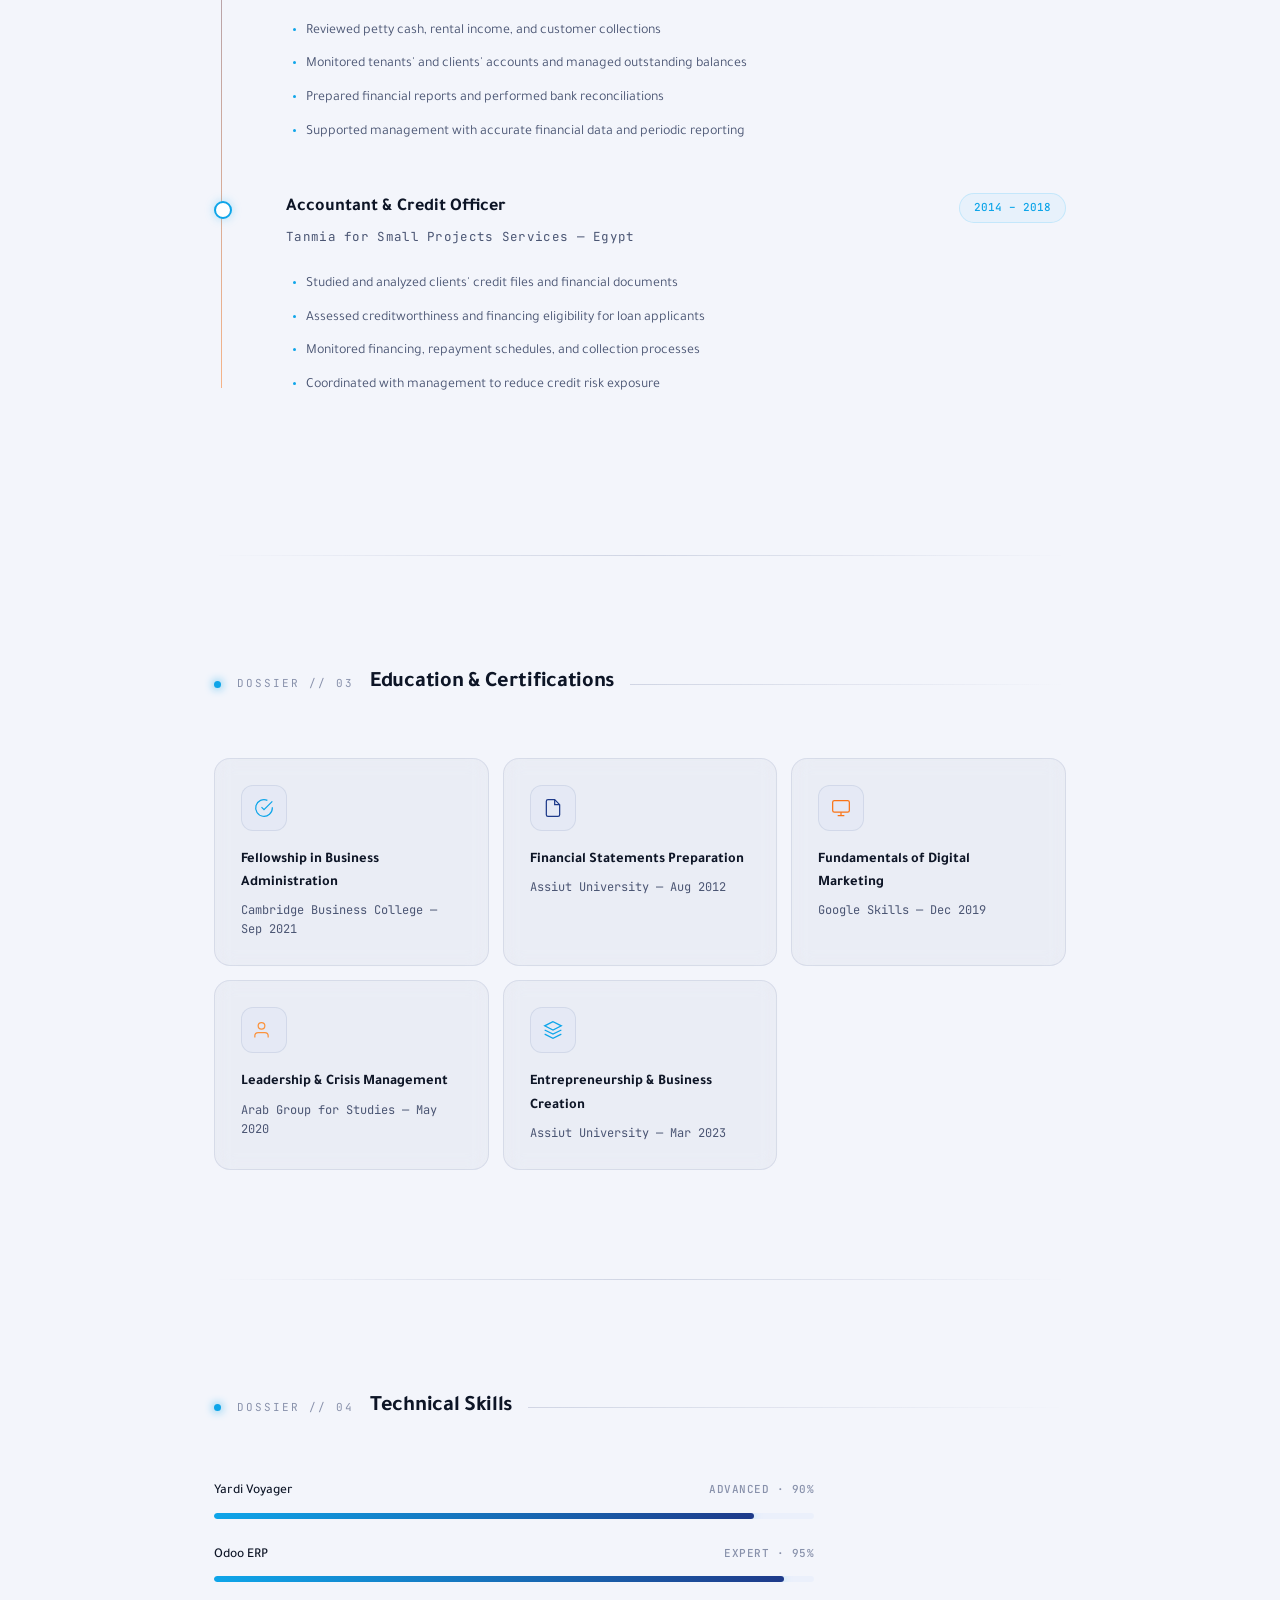
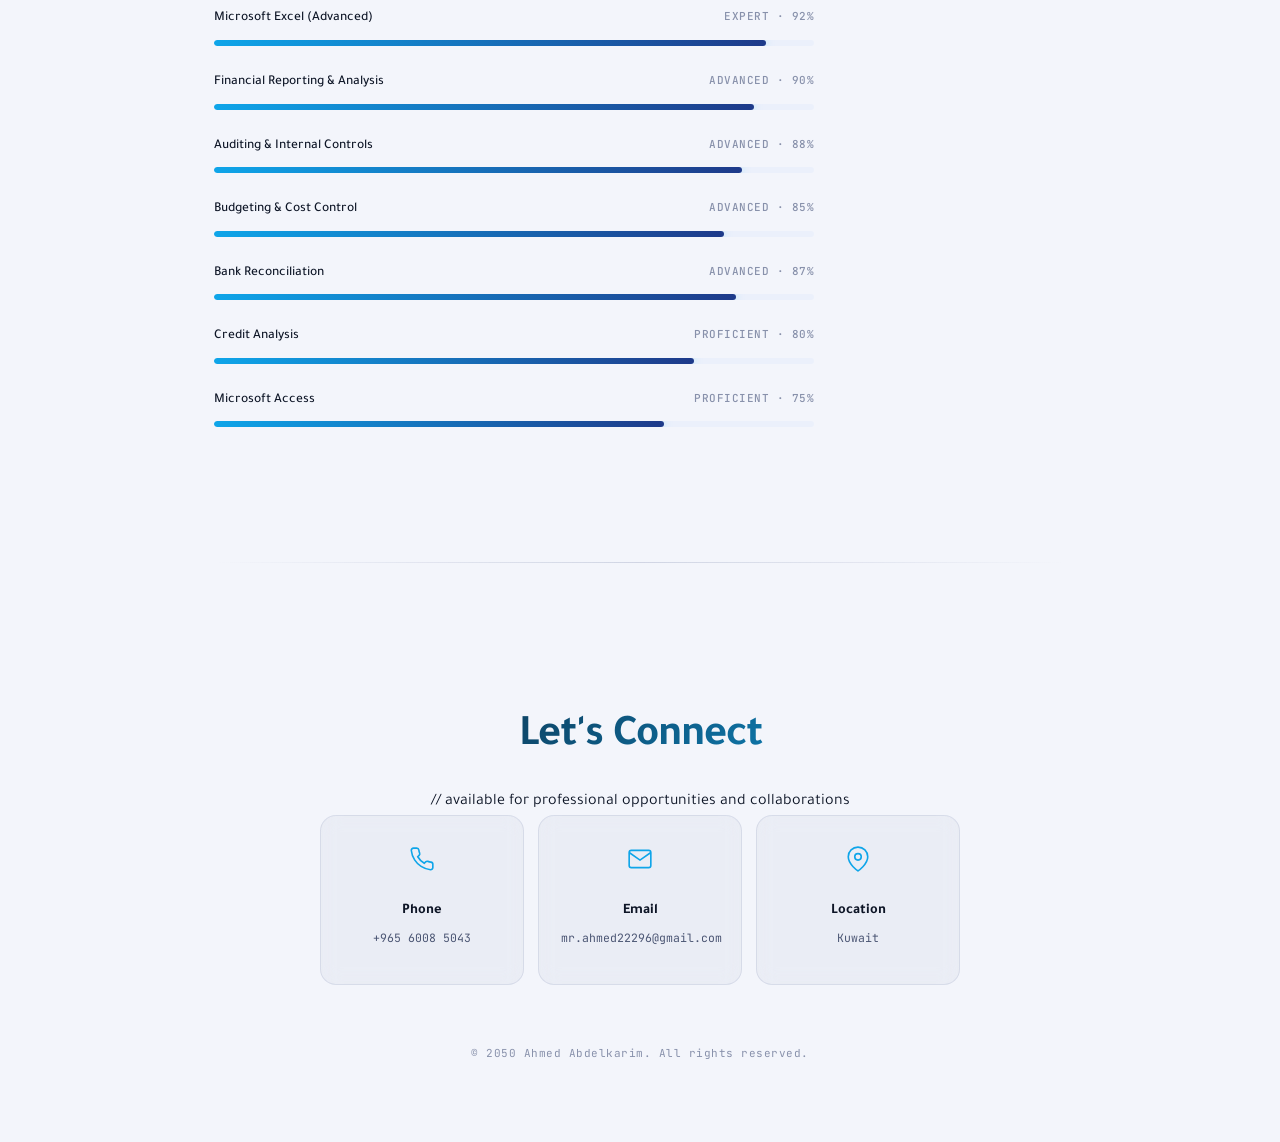
==== commit 5c843627: "Refactor font styles and color variables in index.html Updated font styles and color variables for i" ====
--- a/index.html
+++ b/index.html
@@ -6,7 +6,7 @@
 <title>Ahmed Abdelkarim — Senior Accountant</title>
 <link rel="preconnect" href="https://fonts.googleapis.com">
 <link rel="preconnect" href="https://fonts.gstatic.com" crossorigin>
-<link href="https://fonts.googleapis.com/css2?family=Space+Grotesk:wght@500;600;700&family=Inter:wght@300;400;500;600;700&family=JetBrains+Mono:wght@400;500;600;700&display=swap" rel="stylesheet">
+<link href="https://fonts.googleapis.com/css2?family=Tajawal:wght@300;400;500;700;800;900&family=Space+Grotesk:wght@500;600;700&family=Inter:wght@300;400;500;600;700&family=JetBrains+Mono:wght@400;500;600;700&display=swap" rel="stylesheet">
 <script>try{if(localStorage.getItem('site-theme')==='dark'){document.documentElement.setAttribute('data-theme','dark');}}catch(e){}</script>
 <style>
   :root{
@@ -17,22 +17,22 @@
     --panel-hover:rgba(20,30,80,0.065);
     --border:rgba(30,50,110,0.16);
     --border-soft:rgba(30,50,110,0.09);
-    --cyan:#0aa0c2;
-    --violet:#6c4fe0;
-    --magenta:#d1217e;
-    --gold:#c98a1a;
+    --cyan:#0ea5e9;
+    --violet:#1e3a8a;
+    --magenta:#f97316;
+    --gold:#fb923c;
     --text:#0d1526;
     --text-dim:#4a5573;
     --text-dimmer:#8891ab;
     --nav-bg:rgba(255,255,255,0.72);
     --ticker-bg:rgba(255,255,255,0.5);
-    --top-glow:rgba(10,160,194,0.12);
+    --top-glow:rgba(14,165,233,0.12);
     --grid-line:rgba(30,60,140,0.05);
     --heading-a:#0d1526;
     --blob-blend:multiply;
     --blob-opacity:0.14;
-    --font-display:'Space Grotesk', sans-serif;
-    --font-body:'Inter', -apple-system, BlinkMacSystemFont, sans-serif;
+    --font-display:'Tajawal','Space Grotesk', sans-serif;
+    --font-body:'Tajawal','Inter', -apple-system, BlinkMacSystemFont, sans-serif;
     --font-mono:'JetBrains Mono', monospace;
   }
   html[data-theme="dark"]{
@@ -42,10 +42,10 @@
     --panel-hover:rgba(150,180,255,0.08);
     --border:rgba(140,180,255,0.16);
     --border-soft:rgba(140,180,255,0.09);
-    --cyan:#00e7ff;
-    --violet:#8b6bff;
-    --magenta:#ff3fa4;
-    --gold:#ffc857;
+    --cyan:#38bdf8;
+    --violet:#60a5fa;
+    --magenta:#fb923c;
+    --gold:#fbbf24;
     --text:#e9f0ff;
     --text-dim:#8b96b8;
     --text-dimmer:#525d80;
@@ -75,7 +75,7 @@
     border-radius:50%;background:var(--nav-bg);border:1px solid var(--border);
     backdrop-filter:blur(20px) saturate(1.4);display:flex;align-items:center;justify-content:center;
     cursor:pointer;color:var(--text);box-shadow:0 8px 30px rgba(0,0,0,0.18);transition:all 0.3s ease;}
-  .theme-toggle:hover{border-color:var(--cyan);box-shadow:0 0 20px rgba(10,160,194,0.25), 0 8px 30px rgba(0,0,0,0.18);}
+  .theme-toggle:hover{border-color:var(--cyan);box-shadow:0 0 20px rgba(14,165,233,0.25), 0 8px 30px rgba(0,0,0,0.18);}
   .theme-toggle svg{width:18px;height:18px;stroke:currentColor;stroke-width:1.8;}
   @media (max-width:480px){.theme-toggle{top:14px;right:14px;width:38px;height:38px;}.theme-toggle svg{width:16px;height:16px;}}
 
@@ -126,7 +126,7 @@
     transition:all 0.25s ease;white-space:nowrap;
   }
   .cv-nav button:hover{color:var(--cyan);}
-  .cv-nav button.active{background:linear-gradient(135deg,var(--cyan),var(--violet));color:#05070f;font-weight:700;box-shadow:0 0 18px rgba(0,231,255,0.35);}
+  .cv-nav button.active{background:linear-gradient(135deg,var(--cyan),var(--violet));color:#05070f;font-weight:700;box-shadow:0 0 18px rgba(56,189,248,0.35);}
 
   /* ===== Ticker ===== */
   .ticker{position:relative;z-index:1;width:100%;overflow:hidden;border-top:1px solid var(--border-soft);border-bottom:1px solid var(--border-soft);
@@ -148,20 +148,20 @@
   .holo-ring .ring-spin{position:absolute;inset:0;border-radius:50%;
     background:conic-gradient(from 0deg, var(--cyan), var(--violet), var(--magenta), var(--cyan));
     padding:2px;animation:spin-slow 18s linear infinite;
-    box-shadow:0 0 40px rgba(0,231,255,0.25), 0 0 80px rgba(139,107,255,0.15);}
+    box-shadow:0 0 40px rgba(56,189,248,0.25), 0 0 80px rgba(96,165,250,0.15);}
   @keyframes spin-slow{from{transform:rotate(0deg);}to{transform:rotate(360deg);}}
   .holo-ring .ring-inner{width:100%;height:100%;border-radius:50%;background:var(--void2);
     display:flex;align-items:center;justify-content:center;overflow:hidden;
     border:3px solid var(--void);position:relative;}
   .holo-ring .ring-inner img{width:100%;height:100%;object-fit:cover;filter:saturate(1.05) contrast(1.03);}
   .holo-ring .ring-inner::after{content:'';position:absolute;inset:0;border-radius:50%;
-    background:linear-gradient(180deg, transparent 55%, rgba(0,231,255,0.14) 100%);pointer-events:none;}
+    background:linear-gradient(180deg, transparent 55%, rgba(56,189,248,0.14) 100%);pointer-events:none;}
   .orbit{position:absolute;inset:-30px;animation:orbit-spin 40s linear infinite;}
   @keyframes orbit-spin{from{transform:rotate(0deg);}to{transform:rotate(360deg);}}
   .orbit-tag{position:absolute;top:50%;left:50%;transform-origin:0 0;font-family:var(--font-mono);
     font-size:9px;letter-spacing:1px;color:var(--cyan);background:rgba(6,10,20,0.85);
     border:1px solid var(--border);padding:4px 8px;border-radius:20px;white-space:nowrap;
-    animation:counter-spin 40s linear infinite;box-shadow:0 0 12px rgba(0,231,255,0.2);}
+    animation:counter-spin 40s linear infinite;box-shadow:0 0 12px rgba(56,189,248,0.2);}
   @keyframes counter-spin{from{transform:rotate(0deg) translate(0,0) rotate(0deg);}to{transform:rotate(-360deg) translate(0,0) rotate(0deg);}}
   .ot-1{transform:rotate(30deg) translate(112px) rotate(-30deg);}
   .ot-2{transform:rotate(150deg) translate(112px) rotate(-150deg);color:var(--violet);}
@@ -180,7 +180,7 @@
   .hero-stats{display:flex;gap:14px;margin-bottom:36px;flex-wrap:wrap;justify-content:center;}
   .hero-stat{text-align:left;background:var(--panel);border:1px solid var(--border-soft);
     border-radius:12px;padding:14px 20px;backdrop-filter:blur(10px);min-width:104px;}
-  .hero-stat .num{font-family:var(--font-mono);font-size:28px;font-weight:700;display:block;line-height:1;color:var(--cyan);text-shadow:0 0 16px rgba(0,231,255,0.4);}
+  .hero-stat .num{font-family:var(--font-mono);font-size:28px;font-weight:700;display:block;line-height:1;color:var(--cyan);text-shadow:0 0 16px rgba(56,189,248,0.4);}
   .hero-stat .label{font-family:var(--font-mono);font-size:9.5px;color:var(--text-dimmer);margin-top:8px;
     text-transform:uppercase;letter-spacing:1.5px;font-weight:500;}
 
@@ -188,9 +188,9 @@
     font-size:12.5px;font-weight:600;letter-spacing:1px;text-transform:uppercase;color:#05070f;
     background:linear-gradient(135deg,var(--cyan),var(--violet));border:none;border-radius:40px;
     padding:14px 28px;cursor:pointer;text-decoration:none;margin-bottom:52px;
-    box-shadow:0 0 24px rgba(0,231,255,0.25), 0 8px 24px rgba(0,0,0,0.4);
+    box-shadow:0 0 24px rgba(56,189,248,0.25), 0 8px 24px rgba(0,0,0,0.4);
     transition:all 0.3s ease;}
-  .btn-download:hover{transform:translateY(-3px);box-shadow:0 0 34px rgba(0,231,255,0.4), 0 12px 30px rgba(0,0,0,0.5);}
+  .btn-download:hover{transform:translateY(-3px);box-shadow:0 0 34px rgba(56,189,248,0.4), 0 12px 30px rgba(0,0,0,0.5);}
   .btn-download svg{width:16px;height:16px;stroke:#05070f;stroke-width:2.2;}
 
   .scroll-hint{position:absolute;bottom:40px;left:50%;transform:translateX(-50%);
@@ -198,7 +198,7 @@
     font-family:var(--font-mono);font-size:10px;letter-spacing:3px;font-weight:500;
     animation:bounce 2.5s infinite ease-in-out;}
   @keyframes bounce{0%,20%,50%,80%,100%{transform:translateX(-50%) translateY(0);}40%{transform:translateX(-50%) translateY(-10px);}60%{transform:translateX(-50%) translateY(-5px);}}
-  .scroll-hint svg{stroke:var(--cyan);filter:drop-shadow(0 0 6px rgba(0,231,255,0.5));}
+  .scroll-hint svg{stroke:var(--cyan);filter:drop-shadow(0 0 6px rgba(56,189,248,0.5));}
 
   /* ===== Section Styling ===== */
   .section-pro{padding:110px 0;position:relative;}
@@ -226,7 +226,7 @@
     background:linear-gradient(90deg,var(--cyan),var(--violet));transform:scaleX(0);transform-origin:left;
     transition:transform 0.35s cubic-bezier(0.25,0.46,0.45,0.94);}
   .info-card:hover{transform:translateY(-5px);background:var(--panel-hover);border-color:var(--border);
-    box-shadow:0 16px 48px rgba(0,231,255,0.08);}
+    box-shadow:0 16px 48px rgba(56,189,248,0.08);}
   .info-card:hover::before{transform:scaleX(1);}
   .info-card .icon-wrap{width:46px;height:46px;border-radius:12px;background:rgba(140,180,255,0.06);
     border:1px solid var(--border-soft);display:flex;align-items:center;justify-content:center;
@@ -243,7 +243,7 @@
   .lang-pill{padding:11px 22px;border:1px solid var(--border-soft);border-radius:40px;
     font-family:var(--font-mono);font-size:12px;background:var(--panel);color:var(--text-dim);
     font-weight:500;transition:all 0.25s;}
-  .lang-pill:hover{border-color:var(--cyan);color:var(--cyan);box-shadow:0 0 14px rgba(0,231,255,0.2);}
+  .lang-pill:hover{border-color:var(--cyan);color:var(--cyan);box-shadow:0 0 14px rgba(56,189,248,0.2);}
 
   /* ===== Timeline ===== */
   .timeline{position:relative;padding-left:36px;}
@@ -252,16 +252,16 @@
   .timeline-item{position:relative;margin-bottom:48px;padding-left:36px;}
   .timeline-item::before{content:'';position:absolute;left:-36px;top:8px;width:14px;height:14px;
     border-radius:50%;background:var(--void2);border:2.5px solid var(--cyan);z-index:2;
-    transition:all 0.3s ease;box-shadow:0 0 10px rgba(0,231,255,0.4);}
-  .timeline-item:nth-child(2)::before{border-color:var(--violet);box-shadow:0 0 10px rgba(139,107,255,0.4);}
-  .timeline-item:nth-child(3)::before{border-color:var(--magenta);box-shadow:0 0 10px rgba(255,63,164,0.4);}
-  .timeline-item:nth-child(4)::before{border-color:var(--gold);box-shadow:0 0 10px rgba(255,200,87,0.4);}
+    transition:all 0.3s ease;box-shadow:0 0 10px rgba(56,189,248,0.4);}
+  .timeline-item:nth-child(2)::before{border-color:var(--violet);box-shadow:0 0 10px rgba(96,165,250,0.4);}
+  .timeline-item:nth-child(3)::before{border-color:var(--magenta);box-shadow:0 0 10px rgba(251,146,60,0.4);}
+  .timeline-item:nth-child(4)::before{border-color:var(--gold);box-shadow:0 0 10px rgba(251,191,36,0.4);}
   .timeline-item:hover::before{transform:scale(1.3);}
   .timeline-header{display:flex;justify-content:space-between;align-items:flex-start;margin-bottom:10px;flex-wrap:wrap;gap:10px;}
   .timeline-title{font-family:var(--font-display);font-size:18px;font-weight:600;margin:0;color:var(--text);}
   .timeline-company{font-family:var(--font-mono);font-size:12.5px;color:var(--text-dim);margin:5px 0 14px;letter-spacing:0.3px;}
-  .timeline-date{font-family:var(--font-mono);font-size:11px;color:var(--cyan);background:rgba(0,231,255,0.06);
-    border:1px solid rgba(0,231,255,0.2);padding:5px 14px;border-radius:20px;font-weight:500;white-space:nowrap;}
+  .timeline-date{font-family:var(--font-mono);font-size:11px;color:var(--cyan);background:rgba(56,189,248,0.06);
+    border:1px solid rgba(56,189,248,0.2);padding:5px 14px;border-radius:20px;font-weight:500;white-space:nowrap;}
   .timeline-desc{color:var(--text-dim);font-size:14px;line-height:1.9;}
   .timeline-desc ul{margin:0;padding-left:20px;}
   .timeline-desc li{margin-bottom:7px;}
@@ -274,7 +274,7 @@
   .skill-bar-header span:last-child{font-family:var(--font-mono);color:var(--text-dimmer);font-weight:500;font-size:11px;letter-spacing:0.5px;}
   .skill-bar-track{height:6px;background:rgba(140,180,255,0.07);border-radius:3px;overflow:hidden;}
   .skill-bar-fill{height:100%;background:linear-gradient(90deg,var(--cyan),var(--violet));border-radius:3px;
-    width:0;transition:width 1.3s cubic-bezier(0.25,0.46,0.45,0.94);box-shadow:0 0 10px rgba(0,231,255,0.4);}
+    width:0;transition:width 1.3s cubic-bezier(0.25,0.46,0.45,0.94);box-shadow:0 0 10px rgba(56,189,248,0.4);}
 
   /* ===== Contact ===== */
   .contact-section{text-align:center;padding:140px 24px 80px;}
@@ -285,10 +285,10 @@
   .contact-card{padding:30px 22px;border:1px solid var(--border-soft);border-radius:16px;background:var(--panel);
     cursor:pointer;transition:all 0.35s ease;text-decoration:none;color:inherit;display:block;backdrop-filter:blur(10px);}
   .contact-card:hover{background:var(--panel-hover);border-color:var(--cyan);transform:translateY(-4px);
-    box-shadow:0 16px 40px rgba(0,231,255,0.15);}
+    box-shadow:0 16px 40px rgba(56,189,248,0.15);}
   .contact-card svg{width:26px;height:26px;margin-bottom:16px;stroke:var(--cyan);transition:all 0.35s;
     filter:drop-shadow(0 0 0 transparent);}
-  .contact-card:hover svg{filter:drop-shadow(0 0 8px rgba(0,231,255,0.6));}
+  .contact-card:hover svg{filter:drop-shadow(0 0 8px rgba(56,189,248,0.6));}
   .contact-card h4{font-family:var(--font-display);font-size:14.5px;font-weight:600;margin:0 0 5px;color:var(--text);}
   .contact-card span{font-family:var(--font-mono);font-size:11.5px;color:var(--text-dim);}
   .footer-note{font-family:var(--font-mono);font-size:11px;color:var(--text-dimmer);margin-top:60px;letter-spacing:0.5px;}
